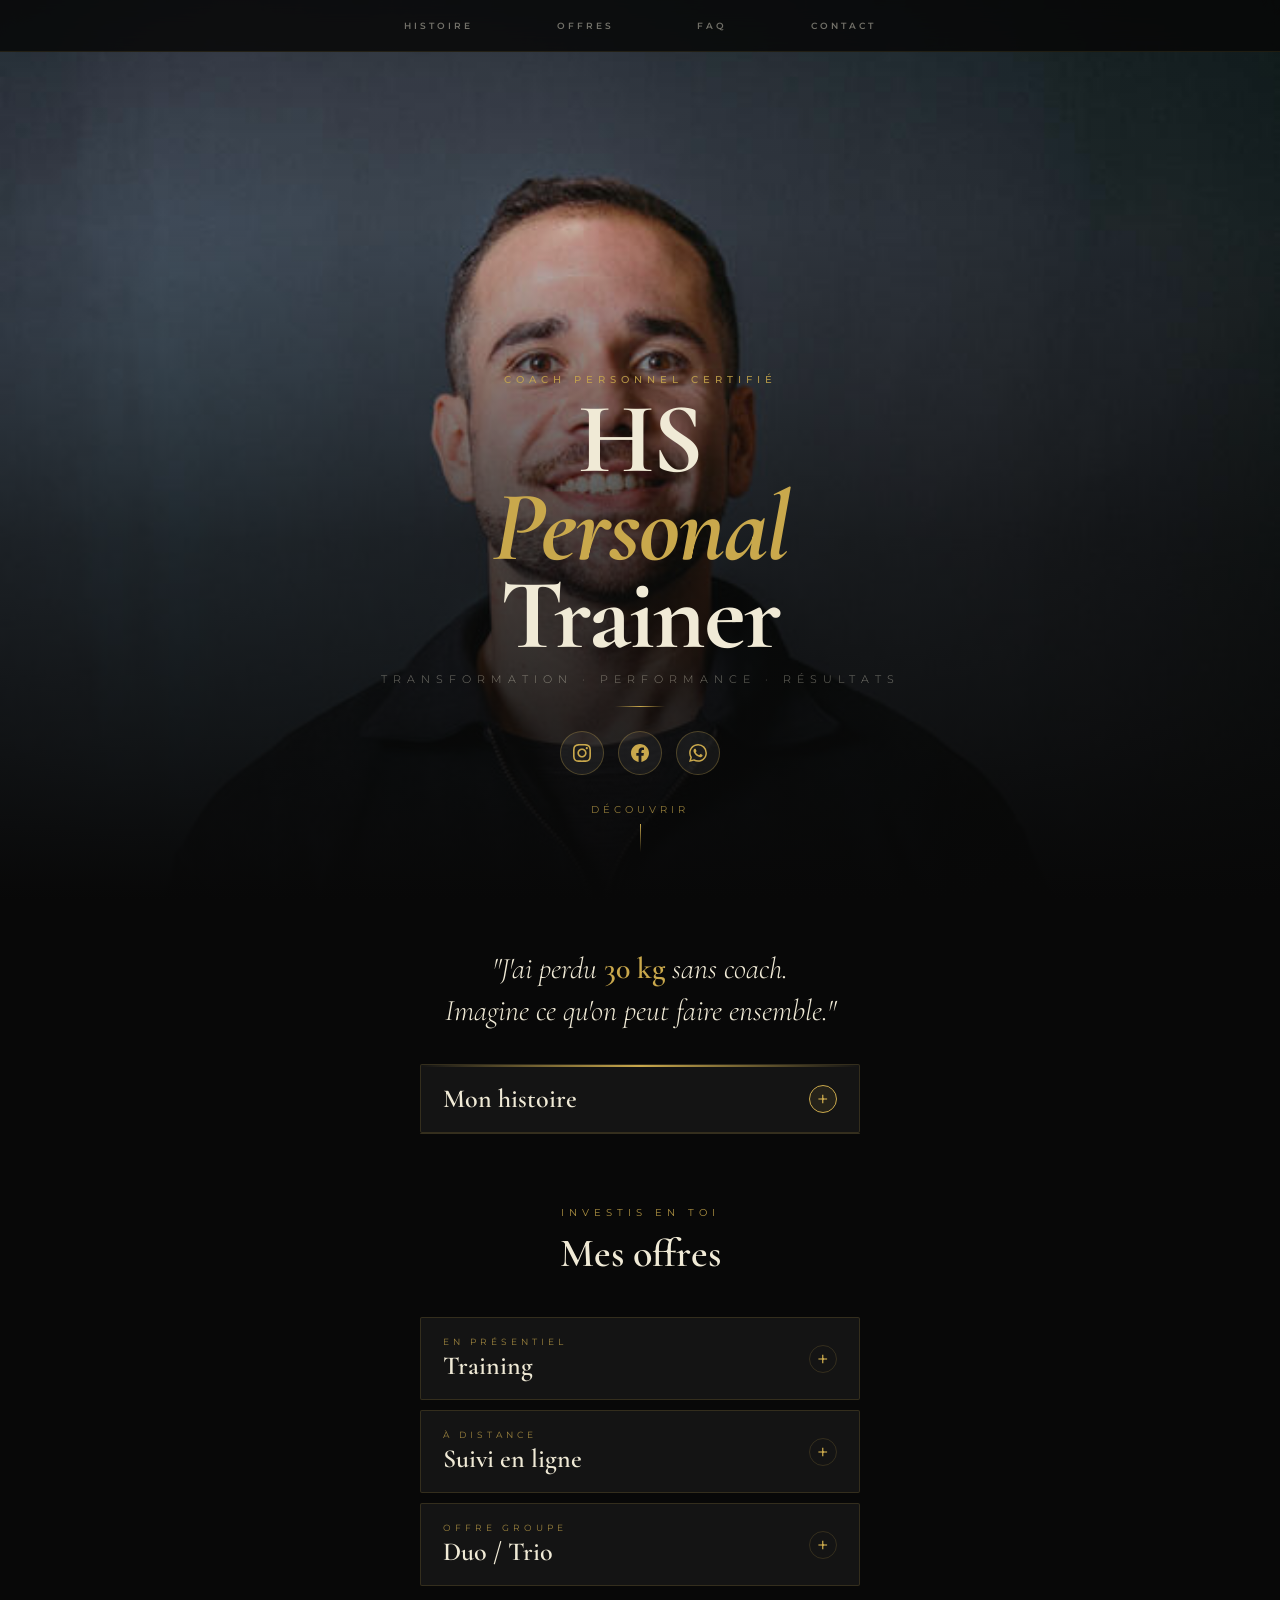
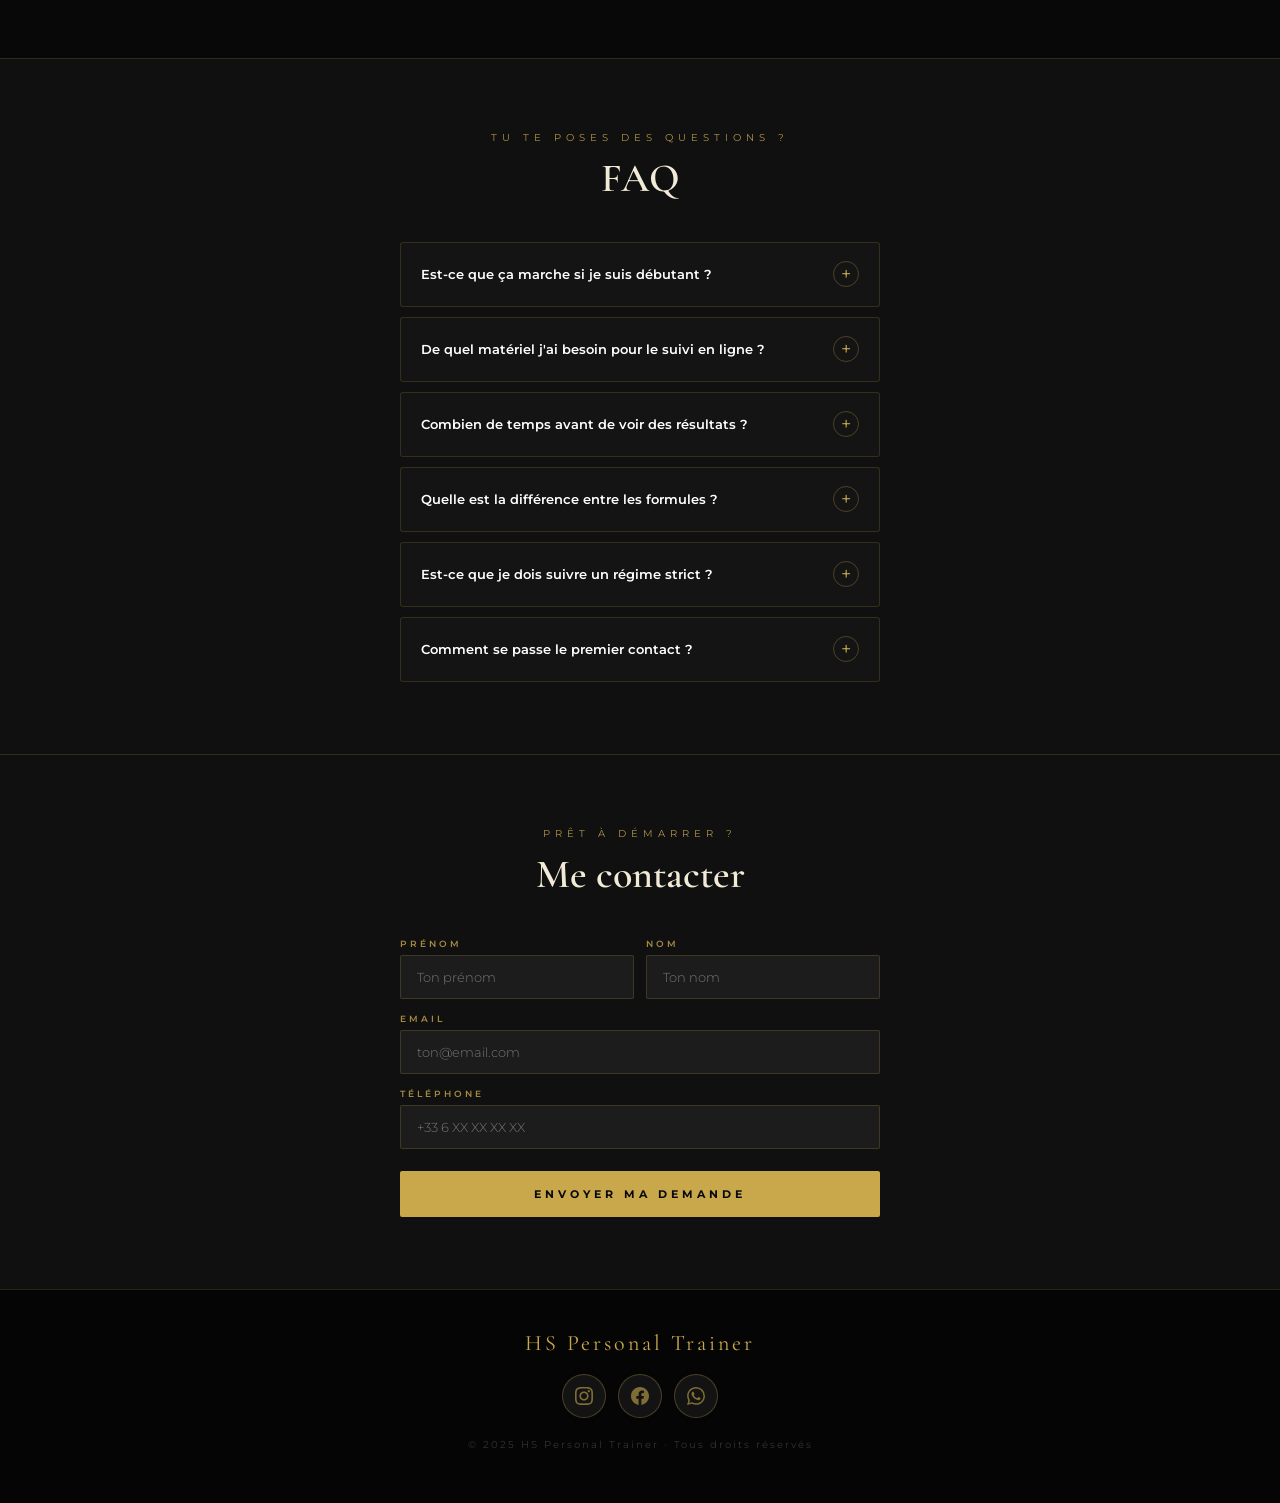
==== index.html @ ca347dcc "Rename Index.html to index.html" ====
<!DOCTYPE html>
<html lang="fr">
<head>
<meta charset="UTF-8">
<meta name="viewport" content="width=device-width, initial-scale=1.0">
<title>HS Personal Trainer</title>
<link href="https://fonts.googleapis.com/css2?family=Cormorant+Garamond:wght@300;400;600;700&family=Montserrat:wght@300;400;500;600;700;800&display=swap" rel="stylesheet">
<style>
  :root {
    --gold:#C9A84C; --gold-light:#E2C06A; --gold-dark:#8A6A22;
    --black:#080808; --dark:#101010; --card-bg:#141414;
    --border:rgba(201,168,76,0.18); --border-active:rgba(201,168,76,0.55);
    --text:#F0EAD6; --text-dim:rgba(240,234,214,0.45);
  }
  * { margin:0; padding:0; box-sizing:border-box; }
  body { background:var(--black); color:var(--text); font-family:'Montserrat',sans-serif; overflow-x:hidden; }

  /* HERO */
  .hero { min-height:100vh; display:flex; flex-direction:column; align-items:center; justify-content:flex-end; position:relative; text-align:center; overflow:hidden; padding-bottom:48px; }
  .hero-bg { position:absolute; inset:0; z-index:0; }
  .hero-bg img { width:100%; height:100%; object-fit:cover; object-position:center top; display:block; }
  .hero-bg::after { content:''; position:absolute; inset:0; background:linear-gradient(to bottom, rgba(8,8,8,0.05) 0%, rgba(8,8,8,0.15) 25%, rgba(8,8,8,0.7) 60%, rgba(8,8,8,1) 100%); }
  .hero-content { position:relative; z-index:2; display:flex; flex-direction:column; align-items:center; width:100%; padding:0 24px; }
  .brand-tag { font-size:10px; letter-spacing:5px; text-transform:uppercase; color:var(--gold); font-weight:500; margin-bottom:10px; opacity:0.85; }
  .brand-name { font-family:'Cormorant Garamond',serif; font-size:clamp(60px,14vw,100px); font-weight:700; line-height:0.88; letter-spacing:-2px; color:var(--text); }
  .brand-name span { color:var(--gold); font-style:italic; }
  .brand-sub { font-size:11px; letter-spacing:6px; text-transform:uppercase; color:var(--text-dim); font-weight:300; margin-top:12px; }
  .divider { width:50px; height:1px; background:linear-gradient(to right,transparent,var(--gold),transparent); margin:20px auto; }
  .social-bar { display:flex; gap:14px; margin-top:4px; }
  .social-btn { width:44px; height:44px; border-radius:50%; border:1px solid rgba(201,168,76,0.3); background:rgba(255,255,255,0.06); display:flex; align-items:center; justify-content:center; text-decoration:none; transition:all 0.25s; }
  .social-btn:hover { border-color:var(--gold); background:var(--gold); }
  .social-btn svg { width:18px; height:18px; display:block; }
  .scroll-hint { margin-top:28px; display:flex; flex-direction:column; align-items:center; gap:8px; cursor:pointer; }
  .scroll-hint span { font-size:10px; letter-spacing:4px; text-transform:uppercase; color:var(--gold); opacity:0.7; }
  .scroll-arrow { width:1px; height:28px; background:linear-gradient(to bottom,var(--gold),transparent); animation:pulse 2s ease infinite; }

  /* TARIFS */
  .section { padding:72px 20px; max-width:480px; margin:0 auto; background:var(--black); }
  .section-header { text-align:center; margin-bottom:40px; }
  .section-eyebrow { font-size:10px; letter-spacing:5px; text-transform:uppercase; color:var(--gold); margin-bottom:10px; opacity:0.85; }
  .section-title { font-family:'Cormorant Garamond',serif; font-size:40px; font-weight:600; color:var(--text); }
  .offer-list { display:flex; flex-direction:column; gap:10px; }

  /* ACCORDION */
  .offer-card { background:var(--card-bg); border:1px solid var(--border); border-radius:2px; overflow:hidden; position:relative; }
  .offer-card.active { border-color:var(--border-active); box-shadow:0 4px 30px rgba(201,168,76,0.1); }
  .offer-card::before { content:''; position:absolute; top:0; left:0; right:0; height:2px; background:linear-gradient(to right,transparent,var(--gold),transparent); opacity:0; transition:opacity 0.3s; }
  .offer-card.active::before { opacity:1; }
  .offer-header { padding:18px 22px; display:flex; align-items:center; justify-content:space-between; cursor:pointer; -webkit-user-select:none; user-select:none; }
  .offer-header:active { background:rgba(255,255,255,0.03); }
  .offer-category { font-size:9px; letter-spacing:4px; text-transform:uppercase; color:var(--gold); opacity:0.75; display:block; margin-bottom:3px; }
  .offer-name { font-family:'Cormorant Garamond',serif; font-size:26px; font-weight:600; color:var(--text); }
  .offer-toggle { width:28px; height:28px; border-radius:50%; border:1px solid var(--border); display:flex; align-items:center; justify-content:center; flex-shrink:0; color:var(--gold); font-size:20px; line-height:1; transition:all 0.3s; }
  .offer-card.active .offer-toggle { border-color:var(--gold); background:rgba(201,168,76,0.1); transform:rotate(45deg); }
  .offer-body { max-height:0; overflow:hidden; transition:max-height 0.4s ease; }
  .offer-card.active .offer-body { max-height:600px; }
  .offer-inner { padding:0 22px 22px; border-top:1px solid var(--border); }
  .offer-desc { font-size:12px; line-height:1.8; color:var(--text-dim); font-weight:300; margin:14px 0; }

  .packs-grid { display:flex; flex-direction:column; gap:7px; margin:14px 0; }
  .pack-row { background:rgba(255,255,255,0.03); border:1px solid rgba(201,168,76,0.1); border-radius:2px; padding:13px 15px; display:flex; align-items:center; justify-content:space-between; }
  .pack-row-name { font-size:11px; font-weight:700; letter-spacing:2px; text-transform:uppercase; color:var(--text); margin-bottom:2px; }
  .pack-row-duration { font-size:10px; color:var(--text-dim); letter-spacing:1px; }
  .pack-price-amount { font-family:'Cormorant Garamond',serif; font-size:28px; font-weight:700; color:var(--gold); line-height:1; text-align:right; }
  .pack-price-period { font-size:9px; color:var(--text-dim); letter-spacing:1px; margin-top:2px; text-align:right; }
  .pack-badge { font-size:9px; letter-spacing:2px; text-transform:uppercase; color:var(--black); background:var(--gold); padding:2px 6px; border-radius:2px; font-weight:700; margin-left:6px; }
  .features { display:flex; flex-direction:column; gap:7px; margin:14px 0; }
  .feature-item { display:flex; align-items:center; gap:10px; font-size:11px; }
  .feature-dot { width:5px; height:5px; border-radius:50%; flex-shrink:0; }
  .feature-item.included { color:var(--text); }
  .feature-item.included .feature-dot { background:var(--gold); }
  .feature-item.excluded { opacity:0.3; color:var(--text-dim); }
  .feature-item.excluded .feature-dot { background:rgba(255,255,255,0.2); }
  .cta-btn { display:block; width:100%; padding:14px; background:transparent; border:1px solid var(--gold); color:var(--gold); font-family:'Montserrat',sans-serif; font-size:10px; font-weight:700; letter-spacing:4px; text-transform:uppercase; cursor:pointer; margin-top:18px; text-decoration:none; text-align:center; border-radius:2px; -webkit-appearance:none; }

  /* CONTACT */
  .contact-section { background:var(--dark); padding:72px 20px; border-top:1px solid var(--border); }
  .contact-inner { max-width:480px; margin:0 auto; }
  .contact-form { display:flex; flex-direction:column; gap:14px; margin-top:36px; }
  .form-row { display:flex; gap:12px; }
  .form-row .input-wrap { flex:1; }
  .input-wrap { display:flex; flex-direction:column; gap:6px; }
  .input-label { font-size:9px; letter-spacing:3px; text-transform:uppercase; color:rgba(201,168,76,0.8); font-weight:600; }
  .input-field { background:rgba(255,255,255,0.05); border:1px solid rgba(201,168,76,0.2); border-radius:2px; padding:13px 16px; font-family:'Montserrat',sans-serif; font-size:13px; font-weight:300; color:var(--text); outline:none; width:100%; }
  .input-field:focus { border-color:var(--gold); }
  .submit-btn { margin-top:8px; padding:16px; background:var(--gold); border:none; color:var(--black); font-family:'Montserrat',sans-serif; font-size:11px; font-weight:700; letter-spacing:4px; text-transform:uppercase; cursor:pointer; border-radius:2px; width:100%; -webkit-appearance:none; }
  .form-success { display:none; text-align:center; padding:40px 24px; border:1px solid rgba(201,168,76,0.2); border-radius:3px; }
  .form-success-icon { font-size:32px; color:var(--gold); margin-bottom:14px; }
  .form-success p { font-size:13px; color:var(--text-dim); line-height:1.8; }
  .form-success strong { color:var(--gold); }

  /* FOOTER */
  .footer { background:#050505; text-align:center; padding:40px 24px 52px; border-top:1px solid var(--border); }
  .footer-logo { font-family:'Cormorant Garamond',serif; font-size:22px; color:var(--gold); letter-spacing:3px; margin-bottom:18px; }
  .footer-social { display:flex; justify-content:center; gap:12px; margin-bottom:20px; }
  .footer-copy { font-size:10px; color:rgba(255,255,255,0.18); letter-spacing:2px; }

  /* TIMELINE */
  .timeline-wrap { position:relative; padding:8px 0; }
  .timeline-wrap::before { content:''; position:absolute; left:50%; transform:translateX(-50%); top:0; bottom:0; width:1px; background:#C9A84C; opacity:0.25; }
  .tl-item { position:relative; margin-bottom:40px; }
  .tl-item:last-child { margin-bottom:0; }
  .tl-item:nth-child(odd) { padding-right:calc(50% + 24px); text-align:right; }
  .tl-item:nth-child(even) { padding-left:calc(50% + 24px); text-align:left; }
  .tl-dot { position:absolute; top:8px; left:50%; transform:translateX(-50%); width:11px; height:11px; border-radius:50%; background:var(--card-bg); border:2px solid var(--gold); z-index:2; transition:background 0.4s, box-shadow 0.4s; }
  .tl-item.visible .tl-dot { background:var(--gold); box-shadow:0 0 12px rgba(201,168,76,0.5); }
  .tl-item { opacity:0; transform:translateY(20px); transition:opacity 0.5s ease, transform 0.5s ease; }
  .tl-item.visible { opacity:1; transform:translateY(0); }
  .tl-year { font-family:'Cormorant Garamond',serif; font-size:34px; font-weight:700; color:var(--gold); line-height:1; margin-bottom:4px; }
  .tl-label { font-size:10px; font-weight:700; letter-spacing:2px; text-transform:uppercase; color:#ffffff; margin-bottom:6px; }
  .tl-desc { font-size:11px; line-height:1.8; color:#cccccc; font-weight:300; }
  .tl-badge { display:inline-block; margin-top:8px; padding:3px 10px; border:1px solid rgba(201,168,76,0.4); border-radius:20px; font-size:9px; letter-spacing:2px; text-transform:uppercase; color:var(--gold); }

  /* FAQ */
  .faq-section { background:var(--dark); padding:72px 20px; border-top:1px solid var(--border); }
  .faq-inner { max-width:480px; margin:0 auto; }
  .faq-list { display:flex; flex-direction:column; gap:10px; margin-top:40px; }
  .faq-item { background:var(--card-bg); border:1px solid var(--border); border-radius:3px; overflow:hidden; opacity:0; transform:translateY(16px); transition:opacity 0.4s ease, transform 0.4s ease, border-color 0.3s; }
  .faq-item.visible { opacity:1; transform:translateY(0); }
  .faq-item.open { border-color:rgba(201,168,76,0.5); }
  .faq-question { padding:18px 20px; display:flex; align-items:center; justify-content:space-between; gap:12px; cursor:pointer; -webkit-user-select:none; user-select:none; }
  .faq-question:active { background:rgba(255,255,255,0.02); }
  .faq-q-text { font-size:13px; font-weight:600; color:#ffffff; line-height:1.4; flex:1; }
  .faq-toggle { width:26px; height:26px; border-radius:50%; border:1px solid rgba(201,168,76,0.3); display:flex; align-items:center; justify-content:center; color:var(--gold); font-size:18px; line-height:1; flex-shrink:0; transition:transform 0.3s, background 0.3s, border-color 0.3s; }
  .faq-item.open .faq-toggle { transform:rotate(45deg); background:rgba(201,168,76,0.1); border-color:var(--gold); }
  .faq-answer { max-height:0; overflow:hidden; transition:max-height 0.4s ease; border-top:1px solid transparent; }
  .faq-item.open .faq-answer { max-height:300px; border-top-color:rgba(201,168,76,0.15); }
  .faq-a-text { padding:16px 20px; font-size:12px; line-height:1.9; color:#cccccc; font-weight:300; }
  .faq-a-text strong { color:var(--gold); font-weight:600; }

  /* NAVBAR */
  .navbar {
    position:fixed; top:0; left:0; right:0; z-index:999;
    background:rgba(8,8,8,0.85);
    backdrop-filter:blur(12px); -webkit-backdrop-filter:blur(12px);
    border-bottom:1px solid rgba(201,168,76,0.12);
    padding:0 20px;
    display:flex; align-items:center; justify-content:center;
    height:52px;
  }
  .navbar ul {
    display:flex; gap:0; list-style:none; width:100%; max-width:480px; justify-content:space-between;
  }
  .navbar ul li a {
    font-size:9px; letter-spacing:3px; text-transform:uppercase;
    color:rgba(240,234,214,0.45); text-decoration:none; font-weight:600;
    padding:6px 4px; display:block;
    transition:color 0.25s;
    border-bottom:1px solid transparent;
  }
  .navbar ul li a:hover { color:var(--gold); }
  .navbar ul li a.active {
    color:var(--gold);
    border-bottom-color:var(--gold);
  }

  @keyframes pulse { 0%,100%{opacity:1} 50%{opacity:0.3} }

  /* ACCROCHE */
  .accroche {
    text-align:center; padding:48px 24px 0; max-width:480px; margin:0 auto;
  }
  .accroche-text {
    font-family:'Cormorant Garamond',serif;
    font-size:clamp(22px,5vw,30px);
    font-style:italic;
    color:var(--text);
    line-height:1.4;
    font-weight:300;
  }
  .accroche-text strong { color:var(--gold); font-style:normal; font-weight:600; }

  /* ABOUT */
  .about-card {
    max-width:480px; margin:32px auto 0; padding:0 20px;
  }
  .about-header {
    padding:18px 22px;
    display:flex; align-items:center; justify-content:space-between;
    cursor:pointer; -webkit-user-select:none; user-select:none;
    background:var(--card-bg);
    border:1px solid var(--border);
    border-radius:2px;
    position:relative;
  }
  .about-header::before {
    content:''; position:absolute; top:0; left:0; right:0; height:2px;
    background:linear-gradient(to right,transparent,var(--gold),transparent);
  }
  .about-title {
    font-family:'Cormorant Garamond',serif;
    font-size:26px; font-weight:600; color:var(--text);
  }
  .about-toggle {
    width:28px; height:28px; border-radius:50%;
    border:1px solid var(--gold); background:rgba(201,168,76,0.1);
    display:flex; align-items:center; justify-content:center;
    color:var(--gold); font-size:20px; line-height:1; transition:transform 0.3s;
    flex-shrink:0;
  }
  .about-card.open .about-toggle { transform:rotate(45deg); }
  .about-body {
    max-height:0; overflow:hidden; transition:max-height 0.4s ease;
    background:var(--card-bg);
    border:1px solid var(--border); border-top:none;
    border-radius:0 0 2px 2px;
  }
  .about-card.open .about-body { max-height:600px; }
  .about-inner { padding:24px 22px; max-height:320px; overflow-y:auto; -webkit-overflow-scrolling:touch; }

</style>
</head>
<body>

<!-- NAVBAR -->
<nav class="navbar">
  <ul>
    <li><a href="#aboutCard" onclick="smoothScroll('aboutCard')">Histoire</a></li>
    <li><a href="#tarifs" onclick="smoothScroll('tarifs')">Offres</a></li>
    <li><a href="#faq-section" onclick="smoothScroll('faq-section')">FAQ</a></li>
    <li><a href="#contact" onclick="smoothScroll('contact')">Contact</a></li>
  </ul>
</nav>

<!-- HERO -->
<section class="hero">
  <div class="hero-bg">
    <img src="[data-uri]" alt="Hélio Santo">
  </div>
  <div class="hero-content">
    <p class="brand-tag">Coach Personnel Certifié</p>
    <h1 class="brand-name">HS<br><span>Personal</span><br>Trainer</h1>
    <p class="brand-sub">Transformation · Performance · Résultats</p>
    <div class="divider"></div>
    <div class="social-bar">
      <a class="social-btn" href="https://www.instagram.com/helioosanto?igsh=MW5tNTdtajlxYWZvYg%3D%3D&utm_source=qr" target="_blank">
        <svg viewBox="0 0 24 24"><path fill="#C9A84C" d="M12 2.163c3.204 0 3.584.012 4.85.07 3.252.148 4.771 1.691 4.919 4.919.058 1.265.069 1.645.069 4.849 0 3.205-.012 3.584-.069 4.849-.149 3.225-1.664 4.771-4.919 4.919-1.266.058-1.644.07-4.85.07-3.204 0-3.584-.012-4.849-.07-3.26-.149-4.771-1.699-4.919-4.92-.058-1.265-.07-1.644-.07-4.849 0-3.204.013-3.583.07-4.849.149-3.227 1.664-4.771 4.919-4.919 1.266-.057 1.645-.069 4.849-.069zm0-2.163c-3.259 0-3.667.014-4.947.072-4.358.2-6.78 2.618-6.98 6.98-.059 1.281-.073 1.689-.073 4.948 0 3.259.014 3.668.072 4.948.2 4.358 2.618 6.78 6.98 6.98 1.281.058 1.689.072 4.948.072 3.259 0 3.668-.014 4.948-.072 4.354-.2 6.782-2.618 6.979-6.98.059-1.28.073-1.689.073-4.948 0-3.259-.014-3.667-.072-4.947-.196-4.354-2.617-6.78-6.979-6.98-1.281-.059-1.69-.073-4.949-.073zm0 5.838c-3.403 0-6.162 2.759-6.162 6.162s2.759 6.163 6.162 6.163 6.162-2.759 6.162-6.163c0-3.403-2.759-6.162-6.162-6.162zm0 10.162c-2.209 0-4-1.79-4-4 0-2.209 1.791-4 4-4s4 1.791 4 4c0 2.21-1.791 4-4 4zm6.406-11.845c-.796 0-1.441.645-1.441 1.44s.645 1.44 1.441 1.44c.795 0 1.439-.645 1.439-1.44s-.644-1.44-1.439-1.44z"/></svg>
      </a>
      <a class="social-btn" href="https://www.facebook.com/share/1AyCTRtEKN/?mibextid=wwXIfr" target="_blank">
        <svg viewBox="0 0 24 24"><path fill="#C9A84C" d="M24 12.073c0-6.627-5.373-12-12-12s-12 5.373-12 12c0 5.99 4.388 10.954 10.125 11.854v-8.385H7.078v-3.47h3.047V9.43c0-3.007 1.792-4.669 4.533-4.669 1.312 0 2.686.235 2.686.235v2.953H15.83c-1.491 0-1.956.925-1.956 1.874v2.25h3.328l-.532 3.47h-2.796v8.385C19.612 23.027 24 18.062 24 12.073z"/></svg>
      </a>
      <a class="social-btn" href="https://wa.me/33614696264" target="_blank">
        <svg viewBox="0 0 24 24"><path fill="#C9A84C" d="M17.472 14.382c-.297-.149-1.758-.867-2.03-.967-.273-.099-.471-.148-.67.15-.197.297-.767.966-.94 1.164-.173.199-.347.223-.644.075-.297-.15-1.255-.463-2.39-1.475-.883-.788-1.48-1.761-1.653-2.059-.173-.297-.018-.458.13-.606.134-.133.298-.347.446-.52.149-.174.198-.298.298-.497.099-.198.05-.371-.025-.52-.075-.149-.669-1.612-.916-2.207-.242-.579-.487-.5-.669-.51-.173-.008-.371-.01-.57-.01-.198 0-.52.074-.792.372-.272.297-1.04 1.016-1.04 2.479 0 1.462 1.065 2.875 1.213 3.074.149.198 2.096 3.2 5.077 4.487.709.306 1.262.489 1.694.625.712.227 1.36.195 1.871.118.571-.085 1.758-.719 2.006-1.413.248-.694.248-1.289.173-1.413-.074-.124-.272-.198-.57-.347m-5.421 7.403h-.004a9.87 9.87 0 01-5.031-1.378l-.361-.214-3.741.982.998-3.648-.235-.374a9.86 9.86 0 01-1.51-5.26c.001-5.45 4.436-9.884 9.888-9.884 2.64 0 5.122 1.03 6.988 2.898a9.825 9.825 0 012.893 6.994c-.003 5.45-4.437 9.884-9.885 9.884m8.413-18.297A11.815 11.815 0 0012.05 0C5.495 0 .16 5.335.157 11.892c0 2.096.547 4.142 1.588 5.945L.057 24l6.305-1.654a11.882 11.882 0 005.683 1.448h.005c6.554 0 11.89-5.335 11.893-11.893a11.821 11.821 0 00-3.48-8.413z"/></svg>
      </a>
    </div>
    <div class="scroll-hint" onclick="document.getElementById('tarifs').scrollIntoView({behavior:'smooth'})">
      <span>Découvrir</span><div class="scroll-arrow"></div>
    </div>
  </div>
</section>

<!-- ACCROCHE + ABOUT -->
<div style="background:var(--black); padding-bottom:0;">
  <div class="accroche">
    <p class="accroche-text">"J'ai perdu <strong>30 kg</strong> sans coach.<br>Imagine ce qu'on peut faire ensemble."</p>
  </div>
  <div class="about-card" id="aboutCard">
    <div class="about-header" onclick="toggleAbout()">
      <span class="about-title">Mon histoire</span>
      <div class="about-toggle">+</div>
    </div>
    <div class="about-body">
      <div class="about-inner">
        <div class="timeline-wrap">

          <div class="tl-item" id="tl1">
            <div class="tl-dot"></div>
            <div class="tl-year">2021</div>
            <div class="tl-label">Point de départ</div>
            <p class="tl-desc">Cigarettes, alcool, fast-food, sédentarité. Une hygiène de vie destructrice. 30 kg de trop et aucune perspective de changement.</p>
            <span class="tl-badge">Le déclic arrive</span>
          </div>

          <div class="tl-item" id="tl2">
            <div class="tl-dot"></div>
            <div class="tl-year">2022</div>
            <div class="tl-label">Tout arrêter</div>
            <p class="tl-desc">Du jour au lendemain, j'ai tout jeté à la poubelle. Sans coach, sans accompagnement. Juste une décision radicale et irrévocable.</p>
            <span class="tl-badge">Zéro compromis</span>
          </div>

          <div class="tl-item" id="tl3">
            <div class="tl-dot"></div>
            <div class="tl-year">2023</div>
            <div class="tl-label">La transformation</div>
            <p class="tl-desc">30 kg perdus. La musculation devient une passion. Je découvre l'amour de transmettre ce que d'autres passionnés m'ont apporté.</p>
            <span class="tl-badge">30 kg perdus</span>
          </div>

          <div class="tl-item" id="tl4">
            <div class="tl-dot"></div>
            <div class="tl-year">2025</div>
            <div class="tl-label">Le coach est né</div>
            <p class="tl-desc">CQP Instructeur Fitness obtenu. Je veux être le coach que je n'ai jamais eu, pour ceux qui veulent vraiment changer.</p>
            <span class="tl-badge">CQP Certifié</span>
          </div>

        </div>
      </div>
    </div>
  </div>
</div>

<!-- TARIFS -->
<section class="section" id="tarifs">
  <div class="section-header">
    <p class="section-eyebrow">Investis en toi</p>
    <h2 class="section-title">Mes offres</h2>
  </div>
  <div class="offer-list">

    <div class="offer-card" id="c1">
      <div class="offer-header" onclick="toggleCard('c1')">
        <div><span class="offer-category">En présentiel</span><span class="offer-name">Training</span></div>
        <div class="offer-toggle">+</div>
      </div>
      <div class="offer-body"><div class="offer-inner">
        <p class="offer-desc">Séances en salle avec suivi complet de ton entraînement et de ta nutrition.</p>
        <div class="features">
          <div class="feature-item included"><div class="feature-dot"></div>Application mobile</div>
          <div class="feature-item included"><div class="feature-dot"></div>Suivi entraînement</div>
          <div class="feature-item included"><div class="feature-dot"></div>Suivi diététique</div>
          <div class="feature-item excluded"><div class="feature-dot"></div>Pas de majoration week-end &amp; après 20h (Perfect only)</div>
          <div class="feature-item excluded"><div class="feature-dot"></div>Résultats durables garantis (Perfect only)</div>
        </div>
        <div class="packs-grid">
          <div class="pack-row"><div><div class="pack-row-name">Clean</div><div class="pack-row-duration">3 mois · 12 semaines</div></div><div><div class="pack-price-amount">280€</div><div class="pack-price-period">/ 4 semaines</div></div></div>
          <div class="pack-row"><div><div class="pack-row-name">Healthy <span class="pack-badge">-15%</span></div><div class="pack-row-duration">6 mois · 24 semaines</div></div><div><div class="pack-price-amount">240€</div><div class="pack-price-period">/ 4 semaines</div></div></div>
          <div class="pack-row" style="border-color:rgba(201,168,76,0.3)"><div><div class="pack-row-name">Perfect <span class="pack-badge">-30%</span></div><div class="pack-row-duration">12 mois · 52 semaines</div></div><div><div class="pack-price-amount">200€</div><div class="pack-price-period">/ 4 semaines</div></div></div>
        </div>
        <a class="cta-btn" href="#contact" onclick="document.getElementById('contact').scrollIntoView({behavior:'smooth'});return false;">Commencer maintenant</a>
      </div></div>
    </div>

    <div class="offer-card" id="c2">
      <div class="offer-header" onclick="toggleCard('c2')">
        <div><span class="offer-category">À distance</span><span class="offer-name">Suivi en ligne</span></div>
        <div class="offer-toggle">+</div>
      </div>
      <div class="offer-body"><div class="offer-inner">
        <p class="offer-desc">Tu t'entraînes où tu veux, je t'accompagne à distance. Programme personnalisé et suivi diététique.</p>
        <div class="features">
          <div class="feature-item included"><div class="feature-dot"></div>Application mobile</div>
          <div class="feature-item included"><div class="feature-dot"></div>Suivi d'entraînement</div>
          <div class="feature-item included"><div class="feature-dot"></div>Suivi diététique</div>
          <div class="feature-item included"><div class="feature-dot"></div>On-demand (6 &amp; 12 mois)</div>
          <div class="feature-item included"><div class="feature-dot"></div>Conseil 7j/7 (12 mois)</div>
        </div>
        <div class="packs-grid">
          <div class="pack-row"><div><div class="pack-row-name">Pack 3 mois</div><div class="pack-row-duration">Sans conseil 7j/7 ni on-demand</div></div><div><div class="pack-price-amount">150€</div><div class="pack-price-period">/ mois</div></div></div>
          <div class="pack-row"><div><div class="pack-row-name">Pack 6 mois</div><div class="pack-row-duration">Avec on-demand</div></div><div><div class="pack-price-amount">120€</div><div class="pack-price-period">/ mois</div></div></div>
          <div class="pack-row" style="border-color:rgba(201,168,76,0.3)"><div><div class="pack-row-name">Pack 12 mois <span class="pack-badge">★</span></div><div class="pack-row-duration">On-demand + Conseil 7j/7</div></div><div><div class="pack-price-amount">90€</div><div class="pack-price-period">/ mois</div></div></div>
        </div>
        <a class="cta-btn" href="#contact" onclick="document.getElementById('contact').scrollIntoView({behavior:'smooth'});return false;">Commencer maintenant</a>
      </div></div>
    </div>

    <div class="offer-card" id="c3">
      <div class="offer-header" onclick="toggleCard('c3')">
        <div><span class="offer-category">Offre groupe</span><span class="offer-name">Duo / Trio</span></div>
        <div class="offer-toggle">+</div>
      </div>
      <div class="offer-body"><div class="offer-inner">
        <p class="offer-desc">À plusieurs, l'effort se partage et la motivation décuple. Même qualité de suivi qu'en solo.</p>
        <div class="features">
          <div class="feature-item included"><div class="feature-dot"></div>Application mobile</div>
          <div class="feature-item included"><div class="feature-dot"></div>Suivi entraînement</div>
          <div class="feature-item included"><div class="feature-dot"></div>Suivi diététique</div>
          <div class="feature-item excluded"><div class="feature-dot"></div>Pas de majoration week-end &amp; après 20h (Perfect only)</div>
          <div class="feature-item excluded"><div class="feature-dot"></div>Résultats durables garantis (Perfect only)</div>
        </div>
        <div class="packs-grid">
          <div class="pack-row"><div><div class="pack-row-name">Clean</div><div class="pack-row-duration">3 mois · 12 semaines</div></div><div><div class="pack-price-amount">360€</div><div class="pack-price-period">/ 4 semaines</div></div></div>
          <div class="pack-row"><div><div class="pack-row-name">Healthy <span class="pack-badge">-10%</span></div><div class="pack-row-duration">6 mois · 24 semaines</div></div><div><div class="pack-price-amount">320€</div><div class="pack-price-period">/ 4 semaines</div></div></div>
          <div class="pack-row" style="border-color:rgba(201,168,76,0.3)"><div><div class="pack-row-name">Perfect <span class="pack-badge">-20%</span></div><div class="pack-row-duration">12 mois · 52 semaines</div></div><div><div class="pack-price-amount">280€</div><div class="pack-price-period">/ 4 semaines</div></div></div>
        </div>
        <a class="cta-btn" href="#contact" onclick="document.getElementById('contact').scrollIntoView({behavior:'smooth'});return false;">Commencer maintenant</a>
      </div></div>
    </div>

  </div>
</section>

<!-- FAQ -->
<section class="faq-section" id="faq-section">
  <div class="faq-inner">
    <div class="section-header">
      <p class="section-eyebrow">Tu te poses des questions ?</p>
      <h2 class="section-title">FAQ</h2>
    </div>
    <div class="faq-list">

      <div class="faq-item" id="f1">
        <div class="faq-question" onclick="toggleFaq('f1')">
          <span class="faq-q-text">Est-ce que ça marche si je suis débutant ?</span>
          <div class="faq-toggle">+</div>
        </div>
        <div class="faq-answer"><p class="faq-a-text">Absolument. Les débutants sont souvent ceux qui progressent le plus vite. Mon rôle c'est justement de t'éviter les erreurs que j'ai faites moi-même quand j'ai commencé seul. <strong>Tu pars de zéro ? C'est le meilleur moment pour bien faire les choses.</strong></p></div>
      </div>

      <div class="faq-item" id="f2">
        <div class="faq-question" onclick="toggleFaq('f2')">
          <span class="faq-q-text">De quel matériel j'ai besoin pour le suivi en ligne ?</span>
          <div class="faq-toggle">+</div>
        </div>
        <div class="faq-answer"><p class="faq-a-text">Ça dépend de tes objectifs et de ce que tu as accès. <strong>On adapte ton programme à ta situation</strong> — salle de sport, maison, peu d'équipement. L'important c'est la régularité, pas le matériel.</p></div>
      </div>

      <div class="faq-item" id="f3">
        <div class="faq-question" onclick="toggleFaq('f3')">
          <span class="faq-q-text">Combien de temps avant de voir des résultats ?</span>
          <div class="faq-toggle">+</div>
        </div>
        <div class="faq-answer"><p class="faq-a-text">Les premiers changements se sentent en <strong>3 à 4 semaines</strong> — plus d'énergie, meilleur sommeil, corps qui se recompose. Les résultats visibles arrivent généralement entre <strong>6 et 12 semaines</strong> selon ton implication et tes objectifs.</p></div>
      </div>

      <div class="faq-item" id="f4">
        <div class="faq-question" onclick="toggleFaq('f4')">
          <span class="faq-q-text">Quelle est la différence entre les formules ?</span>
          <div class="faq-toggle">+</div>
        </div>
        <div class="faq-answer"><p class="faq-a-text"><strong>Training</strong> c'est du présentiel, on s'entraîne ensemble en salle. <strong>Suivi en ligne</strong> c'est à distance, tu t'entraînes où tu veux avec mon accompagnement. <strong>Duo/Trio</strong> c'est la même chose qu'en Training mais à 2 ou 3, ce qui réduit le tarif.</p></div>
      </div>

      <div class="faq-item" id="f5">
        <div class="faq-question" onclick="toggleFaq('f5')">
          <span class="faq-q-text">Est-ce que je dois suivre un régime strict ?</span>
          <div class="faq-toggle">+</div>
        </div>
        <div class="faq-answer"><p class="faq-a-text">Non. Je ne crois pas aux régimes draconiens, j'y suis passé moi-même. <strong>On construit ensemble une alimentation que tu peux tenir sur la durée.</strong> L'objectif c'est un changement de vie, pas une souffrance temporaire.</p></div>
      </div>

      <div class="faq-item" id="f6">
        <div class="faq-question" onclick="toggleFaq('f6')">
          <span class="faq-q-text">Comment se passe le premier contact ?</span>
          <div class="faq-toggle">+</div>
        </div>
        <div class="faq-answer"><p class="faq-a-text">Tu remplis le formulaire de contact ou tu m'envoies un message sur WhatsApp. <strong>On fait un premier échange gratuit</strong> pour comprendre tes objectifs, ta situation et voir si on est sur la même longueur d'onde. Sans engagement.</p></div>
      </div>

    </div>
  </div>
</section>

<!-- CONTACT -->
<section class="contact-section" id="contact">
  <div class="contact-inner">
    <div class="section-header">
      <p class="section-eyebrow">Prêt à démarrer ?</p>
      <h2 class="section-title">Me contacter</h2>
    </div>
    <div id="contactForm" class="contact-form">
      <div class="form-row">
        <div class="input-wrap"><label class="input-label">Prénom</label><input class="input-field" type="text" id="prenom" placeholder="Ton prénom"></div>
        <div class="input-wrap"><label class="input-label">Nom</label><input class="input-field" type="text" id="nom" placeholder="Ton nom"></div>
      </div>
      <div class="input-wrap"><label class="input-label">Email</label><input class="input-field" type="email" id="email" placeholder="ton@email.com"></div>
      <div class="input-wrap"><label class="input-label">Téléphone</label><input class="input-field" type="tel" id="tel" placeholder="+33 6 XX XX XX XX"></div>
      <button class="submit-btn" id="submitBtn">Envoyer ma demande</button>
    </div>
    <div id="formSuccess" class="form-success">
      <div class="form-success-icon">✦</div>
      <p><strong>Merci !</strong><br>Tes informations ont bien été reçues.<br>Je te recontacte très rapidement.</p>
    </div>
  </div>
</section>

<!-- FOOTER -->
<footer class="footer">
  <div class="footer-logo">HS Personal Trainer</div>
  <div class="footer-social">
    <a class="social-btn" href="https://www.instagram.com/helioosanto?igsh=MW5tNTdtajlxYWZvYg%3D%3D&utm_source=qr" target="_blank"><svg viewBox="0 0 24 24"><path fill="rgba(201,168,76,0.6)" d="M12 2.163c3.204 0 3.584.012 4.85.07 3.252.148 4.771 1.691 4.919 4.919.058 1.265.069 1.645.069 4.849 0 3.205-.012 3.584-.069 4.849-.149 3.225-1.664 4.771-4.919 4.919-1.266.058-1.644.07-4.85.07-3.204 0-3.584-.012-4.849-.07-3.26-.149-4.771-1.699-4.919-4.92-.058-1.265-.07-1.644-.07-4.849 0-3.204.013-3.583.07-4.849.149-3.227 1.664-4.771 4.919-4.919 1.266-.057 1.645-.069 4.849-.069zm0-2.163c-3.259 0-3.667.014-4.947.072-4.358.2-6.78 2.618-6.98 6.98-.059 1.281-.073 1.689-.073 4.948 0 3.259.014 3.668.072 4.948.2 4.358 2.618 6.78 6.98 6.98 1.281.058 1.689.072 4.948.072 3.259 0 3.668-.014 4.948-.072 4.354-.2 6.782-2.618 6.979-6.98.059-1.28.073-1.689.073-4.948 0-3.259-.014-3.667-.072-4.947-.196-4.354-2.617-6.78-6.979-6.98-1.281-.059-1.69-.073-4.949-.073zm0 5.838c-3.403 0-6.162 2.759-6.162 6.162s2.759 6.163 6.162 6.163 6.162-2.759 6.162-6.163c0-3.403-2.759-6.162-6.162-6.162zm0 10.162c-2.209 0-4-1.79-4-4 0-2.209 1.791-4 4-4s4 1.791 4 4c0 2.21-1.791 4-4 4zm6.406-11.845c-.796 0-1.441.645-1.441 1.44s.645 1.44 1.441 1.44c.795 0 1.439-.645 1.439-1.44s-.644-1.44-1.439-1.44z"/></svg></a>
    <a class="social-btn" href="https://www.facebook.com/share/1AyCTRtEKN/?mibextid=wwXIfr" target="_blank"><svg viewBox="0 0 24 24"><path fill="rgba(201,168,76,0.6)" d="M24 12.073c0-6.627-5.373-12-12-12s-12 5.373-12 12c0 5.99 4.388 10.954 10.125 11.854v-8.385H7.078v-3.47h3.047V9.43c0-3.007 1.792-4.669 4.533-4.669 1.312 0 2.686.235 2.686.235v2.953H15.83c-1.491 0-1.956.925-1.956 1.874v2.25h3.328l-.532 3.47h-2.796v8.385C19.612 23.027 24 18.062 24 12.073z"/></svg></a>
    <a class="social-btn" href="https://wa.me/33614696264" target="_blank"><svg viewBox="0 0 24 24"><path fill="rgba(201,168,76,0.6)" d="M17.472 14.382c-.297-.149-1.758-.867-2.03-.967-.273-.099-.471-.148-.67.15-.197.297-.767.966-.94 1.164-.173.199-.347.223-.644.075-.297-.15-1.255-.463-2.39-1.475-.883-.788-1.48-1.761-1.653-2.059-.173-.297-.018-.458.13-.606.134-.133.298-.347.446-.52.149-.174.198-.298.298-.497.099-.198.05-.371-.025-.52-.075-.149-.669-1.612-.916-2.207-.242-.579-.487-.5-.669-.51-.173-.008-.371-.01-.57-.01-.198 0-.52.074-.792.372-.272.297-1.04 1.016-1.04 2.479 0 1.462 1.065 2.875 1.213 3.074.149.198 2.096 3.2 5.077 4.487.709.306 1.262.489 1.694.625.712.227 1.36.195 1.871.118.571-.085 1.758-.719 2.006-1.413.248-.694.248-1.289.173-1.413-.074-.124-.272-.198-.57-.347m-5.421 7.403h-.004a9.87 9.87 0 01-5.031-1.378l-.361-.214-3.741.982.998-3.648-.235-.374a9.86 9.86 0 01-1.51-5.26c.001-5.45 4.436-9.884 9.888-9.884 2.64 0 5.122 1.03 6.988 2.898a9.825 9.825 0 012.893 6.994c-.003 5.45-4.437 9.884-9.885 9.884m8.413-18.297A11.815 11.815 0 0012.05 0C5.495 0 .16 5.335.157 11.892c0 2.096.547 4.142 1.588 5.945L.057 24l6.305-1.654a11.882 11.882 0 005.683 1.448h.005c6.554 0 11.89-5.335 11.893-11.893a11.821 11.821 0 00-3.48-8.413z"/></svg></a>
  </div>
  <div class="footer-copy">© 2025 HS Personal Trainer · Tous droits réservés</div>
</footer>

<script>
function toggleCard(id) {
  var card = document.getElementById(id);
  var isOpen = card.classList.contains('active');
  document.querySelectorAll('.offer-card').forEach(function(c) { c.classList.remove('active'); });
  if (!isOpen) { card.classList.add('active'); }
}

// Timeline animation
function initTimeline() {
  var tlItems = document.querySelectorAll('.tl-item');
  if (!tlItems.length) return;
  var obs = new IntersectionObserver(function(entries) {
    entries.forEach(function(entry) {
      if (entry.isIntersecting) {
        var idx = Array.from(tlItems).indexOf(entry.target);
        setTimeout(function() { entry.target.classList.add('visible'); }, idx * 150);
      }
    });
  }, { threshold: 0.1 });
  tlItems.forEach(function(item) { obs.observe(item); });
}
initTimeline();

// Smooth scroll
function smoothScroll(id) {
  var el = document.getElementById(id);
  if (el) {
    var offset = 60;
    var top = el.getBoundingClientRect().top + window.pageYOffset - offset;
    window.scrollTo({ top: top, behavior: 'smooth' });
  }
  return false;
}

// Active nav link on scroll
var sections = ['aboutCard', 'tarifs', 'faq-section', 'contact'];
var navLinks = document.querySelectorAll('.navbar ul li a');
window.addEventListener('scroll', function() {
  var scrollY = window.pageYOffset + 200;
  var current = '';
  sections.forEach(function(id) {
    var el = document.getElementById(id);
    if (el && el.offsetTop <= scrollY) { current = id; }
  });
  navLinks.forEach(function(link) {
    link.classList.remove('active');
    if (link.getAttribute('href') === '#' + current || (current === 'aboutCard' && link.getAttribute('href') === '#aboutCard')) {
      link.classList.add('active');
    }
  });
});

function toggleFaq(id) {
  var item = document.getElementById(id);
  var isOpen = item.classList.contains('open');
  document.querySelectorAll('.faq-item').forEach(function(i) { i.classList.remove('open'); });
  if (!isOpen) { item.classList.add('open'); }
}

// FAQ animation
var faqItems = document.querySelectorAll('.faq-item');
var faqObserver = new IntersectionObserver(function(entries) {
  entries.forEach(function(entry) {
    if (entry.isIntersecting && !entry.target.classList.contains('visible')) {
      var idx = Array.from(faqItems).indexOf(entry.target);
      setTimeout(function() { entry.target.classList.add('visible'); }, idx * 100);
    }
  });
}, { threshold: 0.1 });
faqItems.forEach(function(item) { faqObserver.observe(item); });

function toggleAbout() {
  var card = document.getElementById('aboutCard');
  card.classList.toggle('open');
}

document.getElementById('submitBtn').addEventListener('click', function() {
  var p = document.getElementById('prenom').value.trim();
  var n = document.getElementById('nom').value.trim();
  var e = document.getElementById('email').value.trim();
  var t = document.getElementById('tel').value.trim();
  if (!p || !n || !e || !t) { alert('Merci de remplir tous les champs.'); return; }
  var msg = encodeURIComponent('Nouvelle demande :\n\nNom : ' + p + ' ' + n + '\nEmail : ' + e + '\nTél : ' + t);
  window.location.href = 'https://wa.me/33614696264?text=' + msg;
  document.getElementById('contactForm').style.display = 'none';
  document.getElementById('formSuccess').style.display = 'block';
});
</script>
</body>
</html>
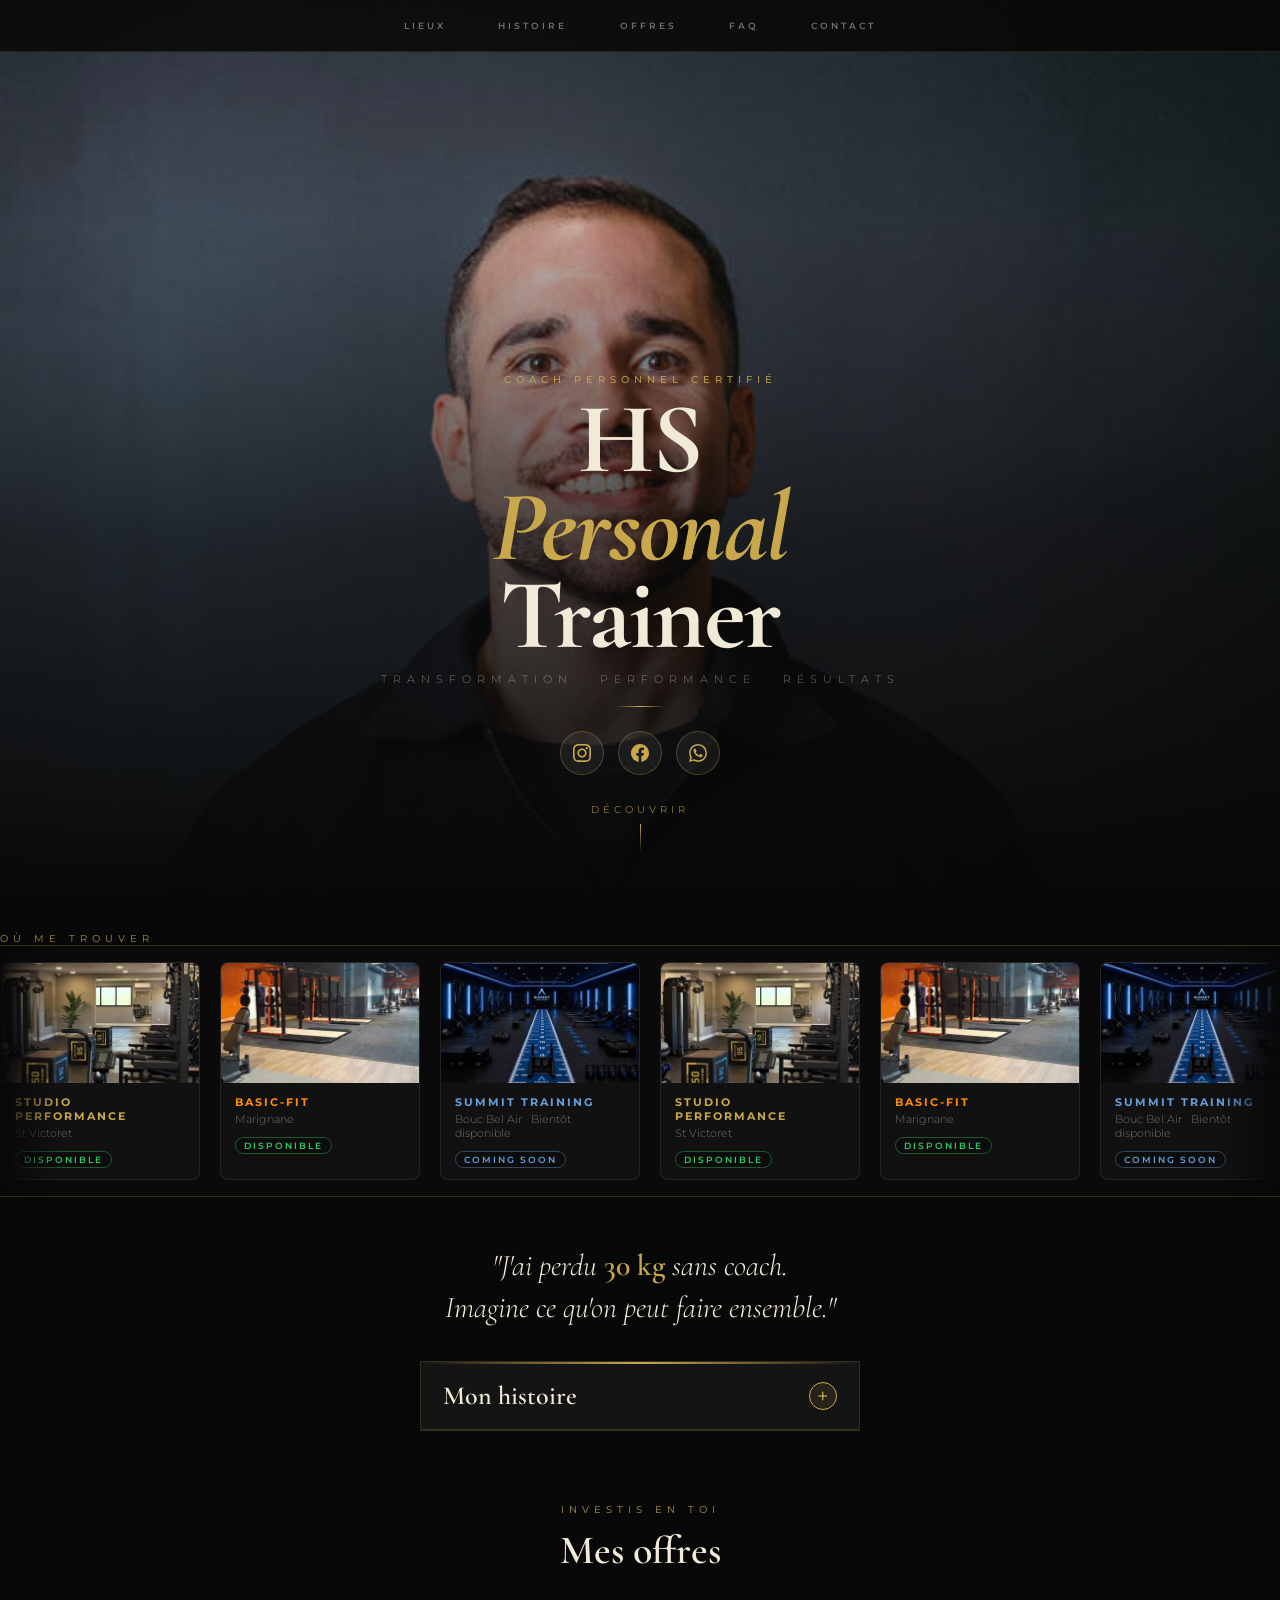
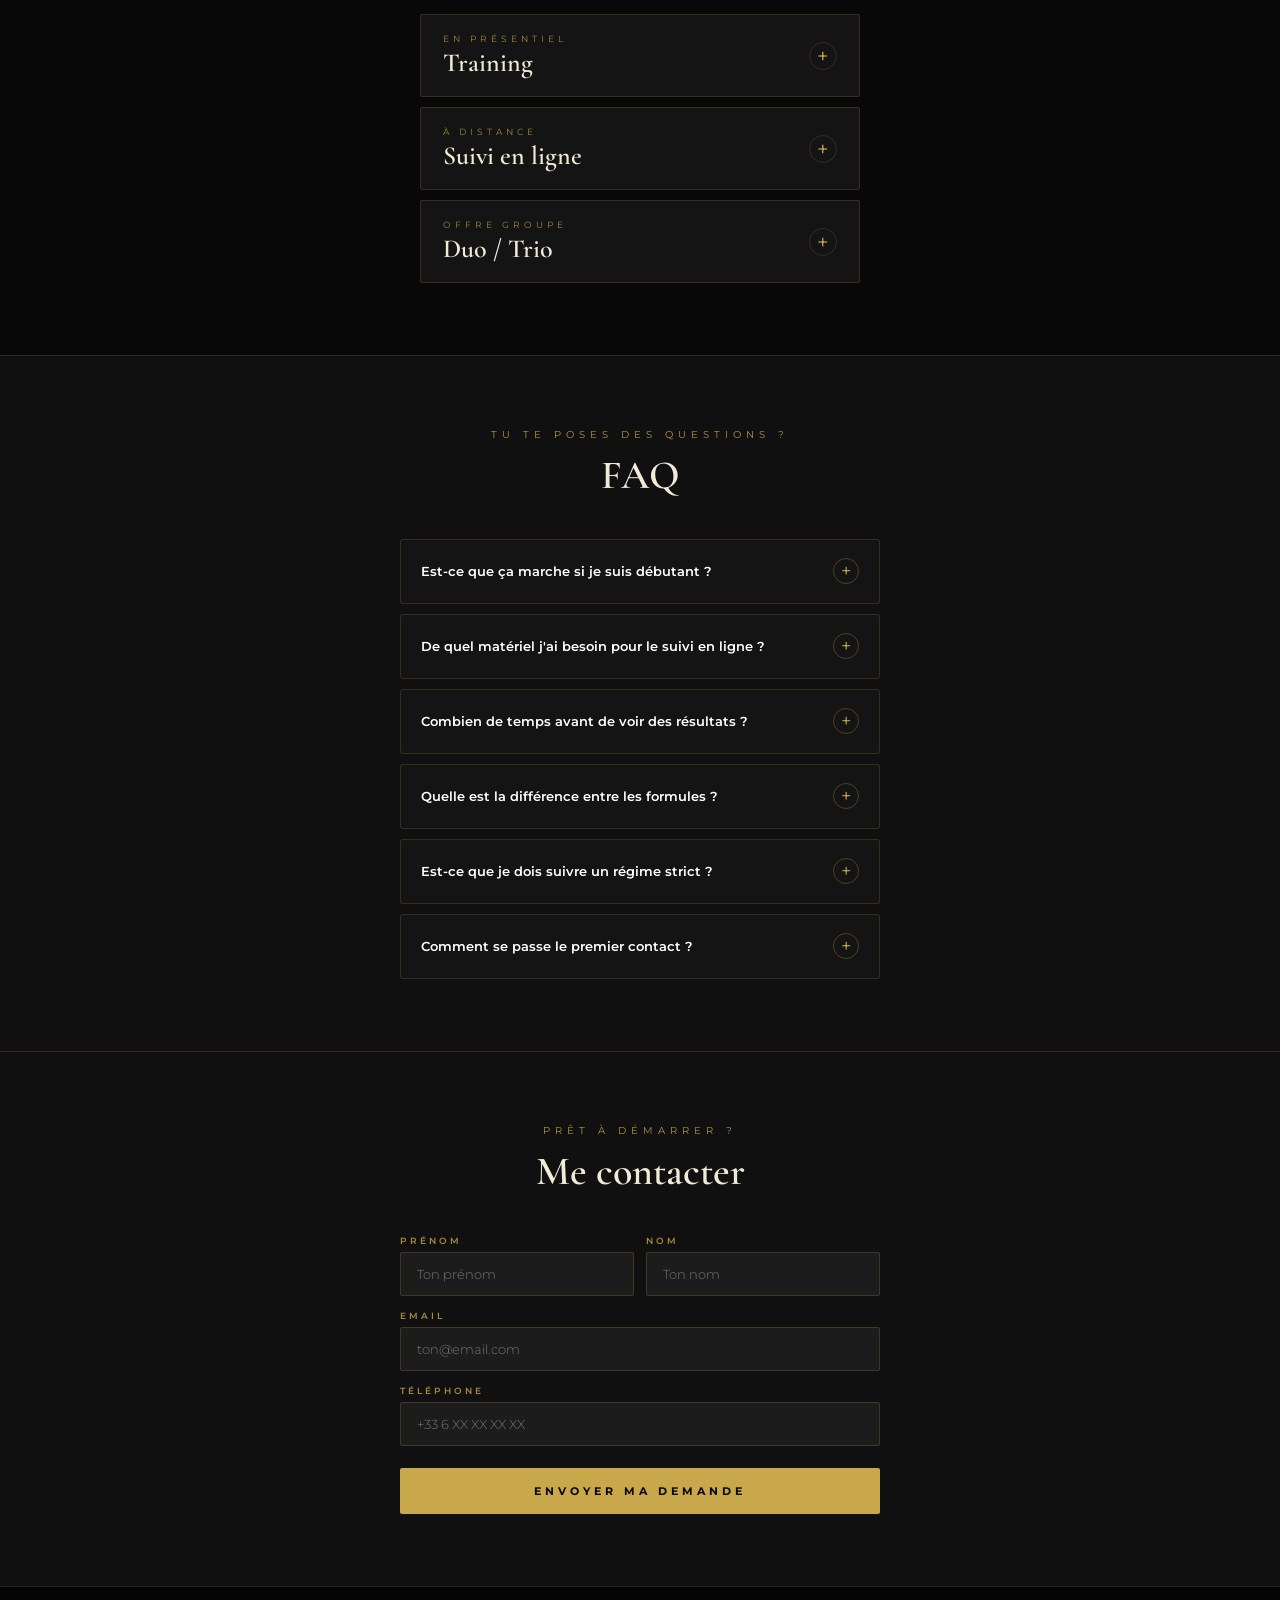
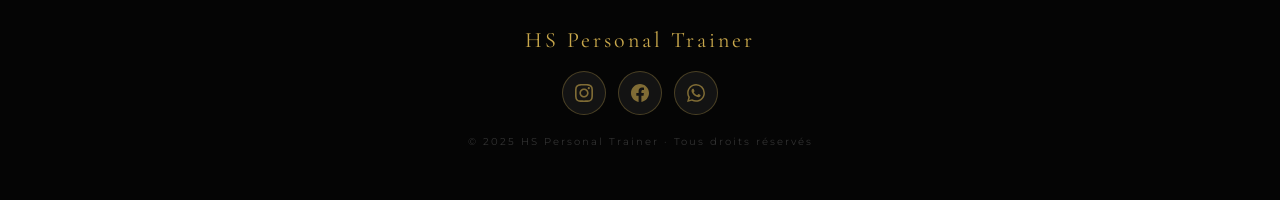
==== commit ad380a65: "Update index.html" ====
--- a/index.html
+++ b/index.html
@@ -154,6 +154,59 @@
     border-bottom-color:var(--gold);
   }
 
+  /* TICKER */
+  .label { font-size:10px; letter-spacing:5px; text-transform:uppercase; color:#C9A84C; opacity:0.8; }
+
+  .ticker-wrap {
+    width:100%; overflow:hidden;
+    border-top:1px solid rgba(201,168,76,0.2);
+    border-bottom:1px solid rgba(201,168,76,0.2);
+    background:#0a0a0a; padding:16px 0; position:relative;
+  }
+  .ticker-wrap::before, .ticker-wrap::after {
+    content:''; position:absolute; top:0; bottom:0; width:60px; z-index:2; pointer-events:none;
+  }
+  .ticker-wrap::before { left:0; background:linear-gradient(to right, #080808, transparent); }
+  .ticker-wrap::after  { right:0; background:linear-gradient(to left, #080808, transparent); }
+
+  .ticker-track {
+    display:flex; gap:20px; width:max-content;
+    animation:ticker 14s linear infinite;
+  }
+  .ticker-track:hover { animation-play-state:paused; }
+
+  @keyframes ticker {
+    0%   { transform:translateX(0); }
+    100% { transform:translateX(-50%); }
+  }
+
+  .slide-card {
+    width:200px; flex-shrink:0;
+    border-radius:8px; overflow:hidden;
+    border:1px solid rgba(255,255,255,0.08);
+    background:#111; text-decoration:none;
+    display:block; cursor:pointer;
+    transition:transform 0.25s, box-shadow 0.25s;
+  }
+  .slide-card:hover { transform:scale(1.04); }
+
+  .slide-img {
+    width:100%; height:120px;
+    display:flex; align-items:center; justify-content:center;
+    font-size:28px; font-weight:700; letter-spacing:2px;
+  }
+
+  .slide-info { padding:12px 14px; }
+  .slide-name { font-size:11px; font-weight:700; letter-spacing:2px; text-transform:uppercase; margin-bottom:3px; }
+  .slide-loc { font-size:11px; color:rgba(255,255,255,0.4); font-weight:300; margin-bottom:8px; }
+  .slide-badge {
+    font-size:9px; letter-spacing:2px; text-transform:uppercase; font-weight:600;
+    padding:2px 8px; border-radius:10px; border:1px solid; background:rgba(0,0,0,0.3);
+  }
+
+
+  .ticker-section { padding:32px 0 0; }
+
   @keyframes pulse { 0%,100%{opacity:1} 50%{opacity:0.3} }
 
   /* ACCROCHE */
@@ -215,6 +268,7 @@
 <!-- NAVBAR -->
 <nav class="navbar">
   <ul>
+    <li><a href="#ticker-section" onclick="smoothScroll('ticker-section')">Lieux</a></li>
     <li><a href="#aboutCard" onclick="smoothScroll('aboutCard')">Histoire</a></li>
     <li><a href="#tarifs" onclick="smoothScroll('tarifs')">Offres</a></li>
     <li><a href="#faq-section" onclick="smoothScroll('faq-section')">FAQ</a></li>
@@ -249,6 +303,73 @@
   </div>
 </section>
 
+<!-- TICKER -->
+<div class="ticker-section" id="ticker-section">
+<p class="label">Où me trouver</p>
+
+<div class="ticker-wrap">
+  <div class="ticker-track">
+
+    <!-- Studio Performance x2 pour loop -->
+    <a class="slide-card" href="https://www.instagram.com/studioperformance.stvictoret?igsh=eDJlZzE0bG45dnpk" target="_blank">
+      <div class="slide-img" style="background-image:url('[data-uri]');background-size:cover;background-position:center;"></div>
+      <div class="slide-info">
+        <div class="slide-name" style="color:#C9A84C">Studio Performance</div>
+        <div class="slide-loc">St Victoret</div>
+        <span class="slide-badge" style="color:#32C864;border-color:rgba(50,200,100,0.4)">Disponible</span>
+      </div>
+    </a>
+
+    <a class="slide-card" href="https://www.basic-fit.com/fr-fr/clubs/basic-fit-marignane-avenue-du-8-mai-1945-24-7-bb264b7f7f0a4cbbb1279835254ef968.html" target="_blank">
+      <div class="slide-img" style="background-image:url('[data-uri]');background-size:cover;background-position:center;"></div>
+      <div class="slide-info">
+        <div class="slide-name" style="color:#FF8C00">Basic-Fit</div>
+        <div class="slide-loc">Marignane</div>
+        <span class="slide-badge" style="color:#32C864;border-color:rgba(50,200,100,0.4)">Disponible</span>
+      </div>
+    </a>
+
+    <a class="slide-card" href="https://www.instagram.com/summittraining_boucbelair?igsh=cGNia3g2Y2Jqd3pz" target="_blank">
+      <div class="slide-img" style="background-image:url('[data-uri]');background-size:cover;background-position:center;"></div>
+      <div class="slide-info">
+        <div class="slide-name" style="color:#64A0DC">Summit Training</div>
+        <div class="slide-loc">Bouc Bel Air · Bientôt disponible</div>
+        <span class="slide-badge" style="color:#64A0DC;border-color:rgba(100,160,220,0.4)">Coming soon</span>
+      </div>
+    </a>
+
+    <!-- Duplicate for seamless loop -->
+    <a class="slide-card" href="https://www.instagram.com/studioperformance.stvictoret?igsh=eDJlZzE0bG45dnpk" target="_blank">
+      <div class="slide-img" style="background-image:url('[data-uri]');background-size:cover;background-position:center;"></div>
+      <div class="slide-info">
+        <div class="slide-name" style="color:#C9A84C">Studio Performance</div>
+        <div class="slide-loc">St Victoret</div>
+        <span class="slide-badge" style="color:#32C864;border-color:rgba(50,200,100,0.4)">Disponible</span>
+      </div>
+    </a>
+
+    <a class="slide-card" href="https://www.basic-fit.com/fr-fr/clubs/basic-fit-marignane-avenue-du-8-mai-1945-24-7-bb264b7f7f0a4cbbb1279835254ef968.html" target="_blank">
+      <div class="slide-img" style="background-image:url('[data-uri]');background-size:cover;background-position:center;"></div>
+      <div class="slide-info">
+        <div class="slide-name" style="color:#FF8C00">Basic-Fit</div>
+        <div class="slide-loc">Marignane</div>
+        <span class="slide-badge" style="color:#32C864;border-color:rgba(50,200,100,0.4)">Disponible</span>
+      </div>
+    </a>
+
+    <a class="slide-card" href="https://www.instagram.com/summittraining_boucbelair?igsh=cGNia3g2Y2Jqd3pz" target="_blank">
+      <div class="slide-img" style="background-image:url('[data-uri]');background-size:cover;background-position:center;"></div>
+      <div class="slide-info">
+        <div class="slide-name" style="color:#64A0DC">Summit Training</div>
+        <div class="slide-loc">Bouc Bel Air · Bientôt disponible</div>
+        <span class="slide-badge" style="color:#64A0DC;border-color:rgba(100,160,220,0.4)">Coming soon</span>
+      </div>
+    </a>
+
+  </div>
+</div>
+</div>
+
 <!-- ACCROCHE + ABOUT -->
 <div style="background:var(--black); padding-bottom:0;">
   <div class="accroche">
@@ -512,7 +633,7 @@
 }
 
 // Active nav link on scroll
-var sections = ['aboutCard', 'tarifs', 'faq-section', 'contact'];
+var sections = ['ticker-section', 'aboutCard', 'tarifs', 'faq-section', 'contact'];
 var navLinks = document.querySelectorAll('.navbar ul li a');
 window.addEventListener('scroll', function() {
   var scrollY = window.pageYOffset + 200;
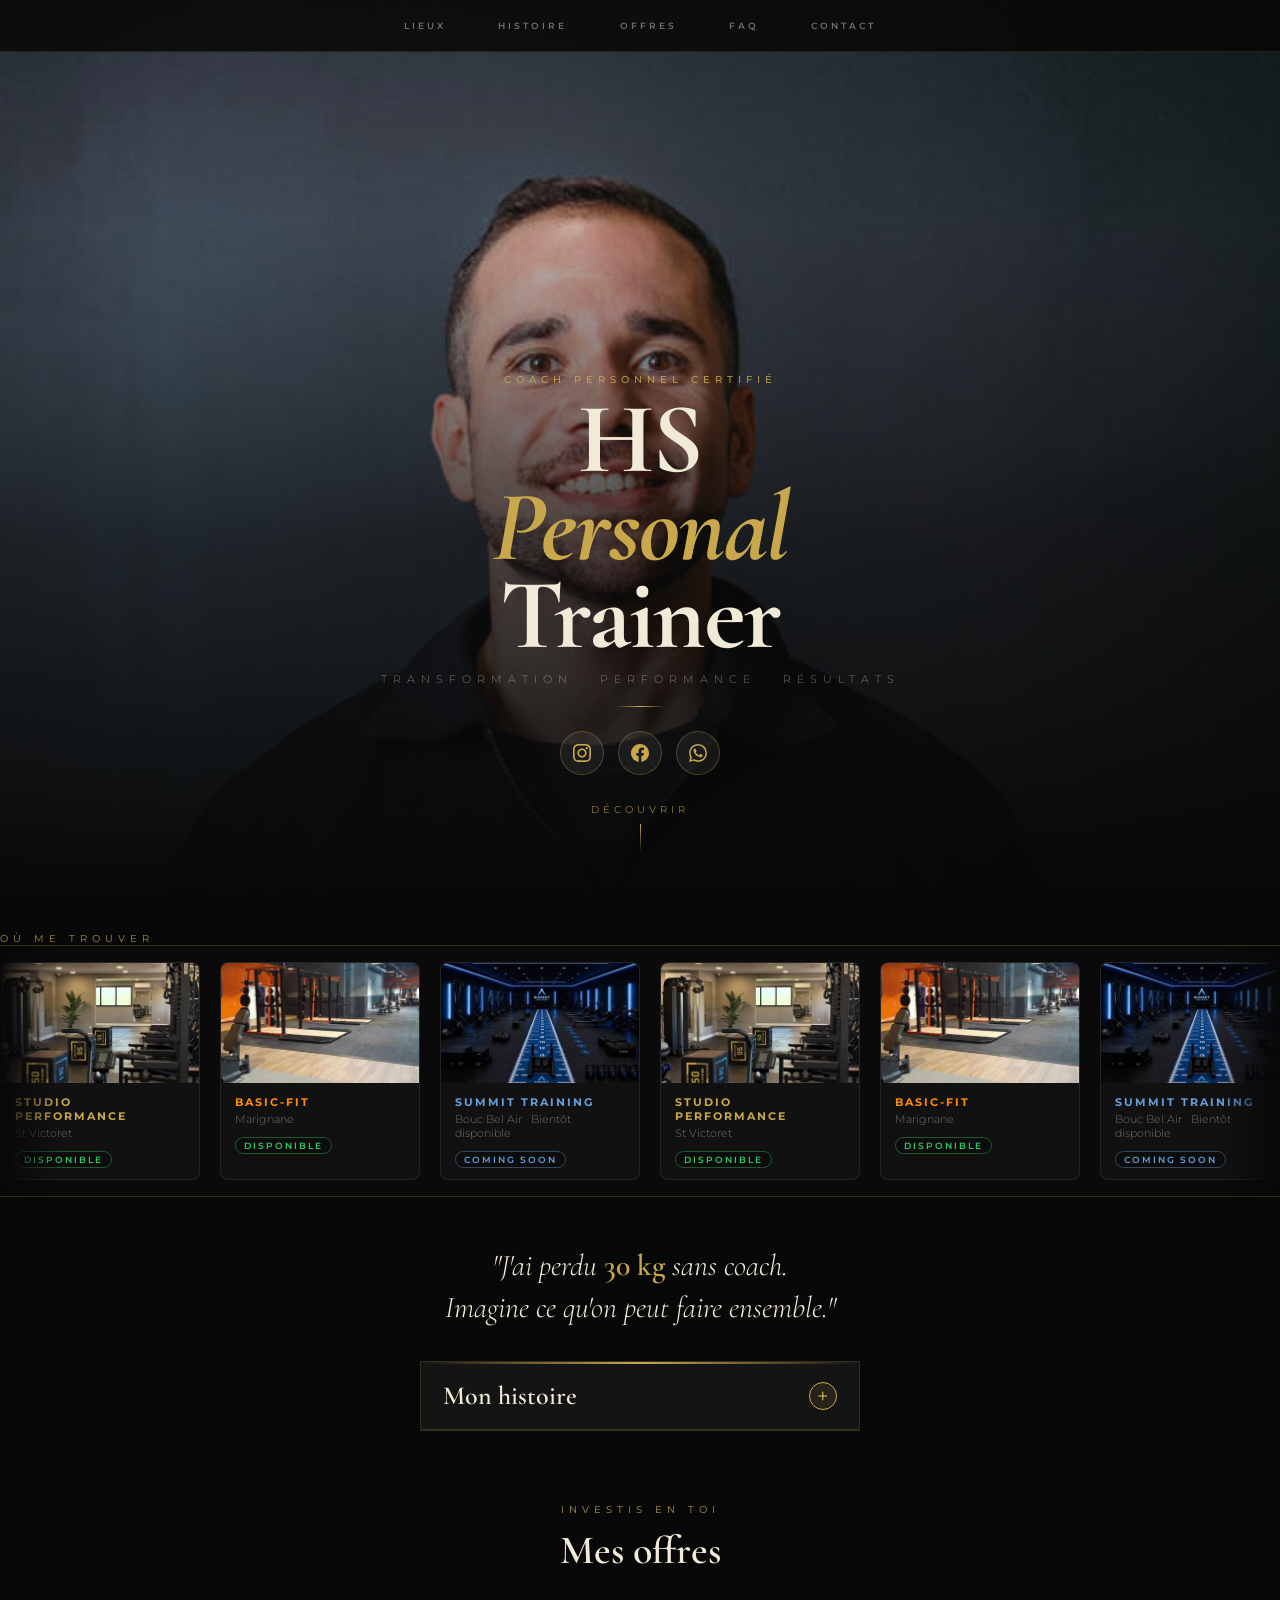
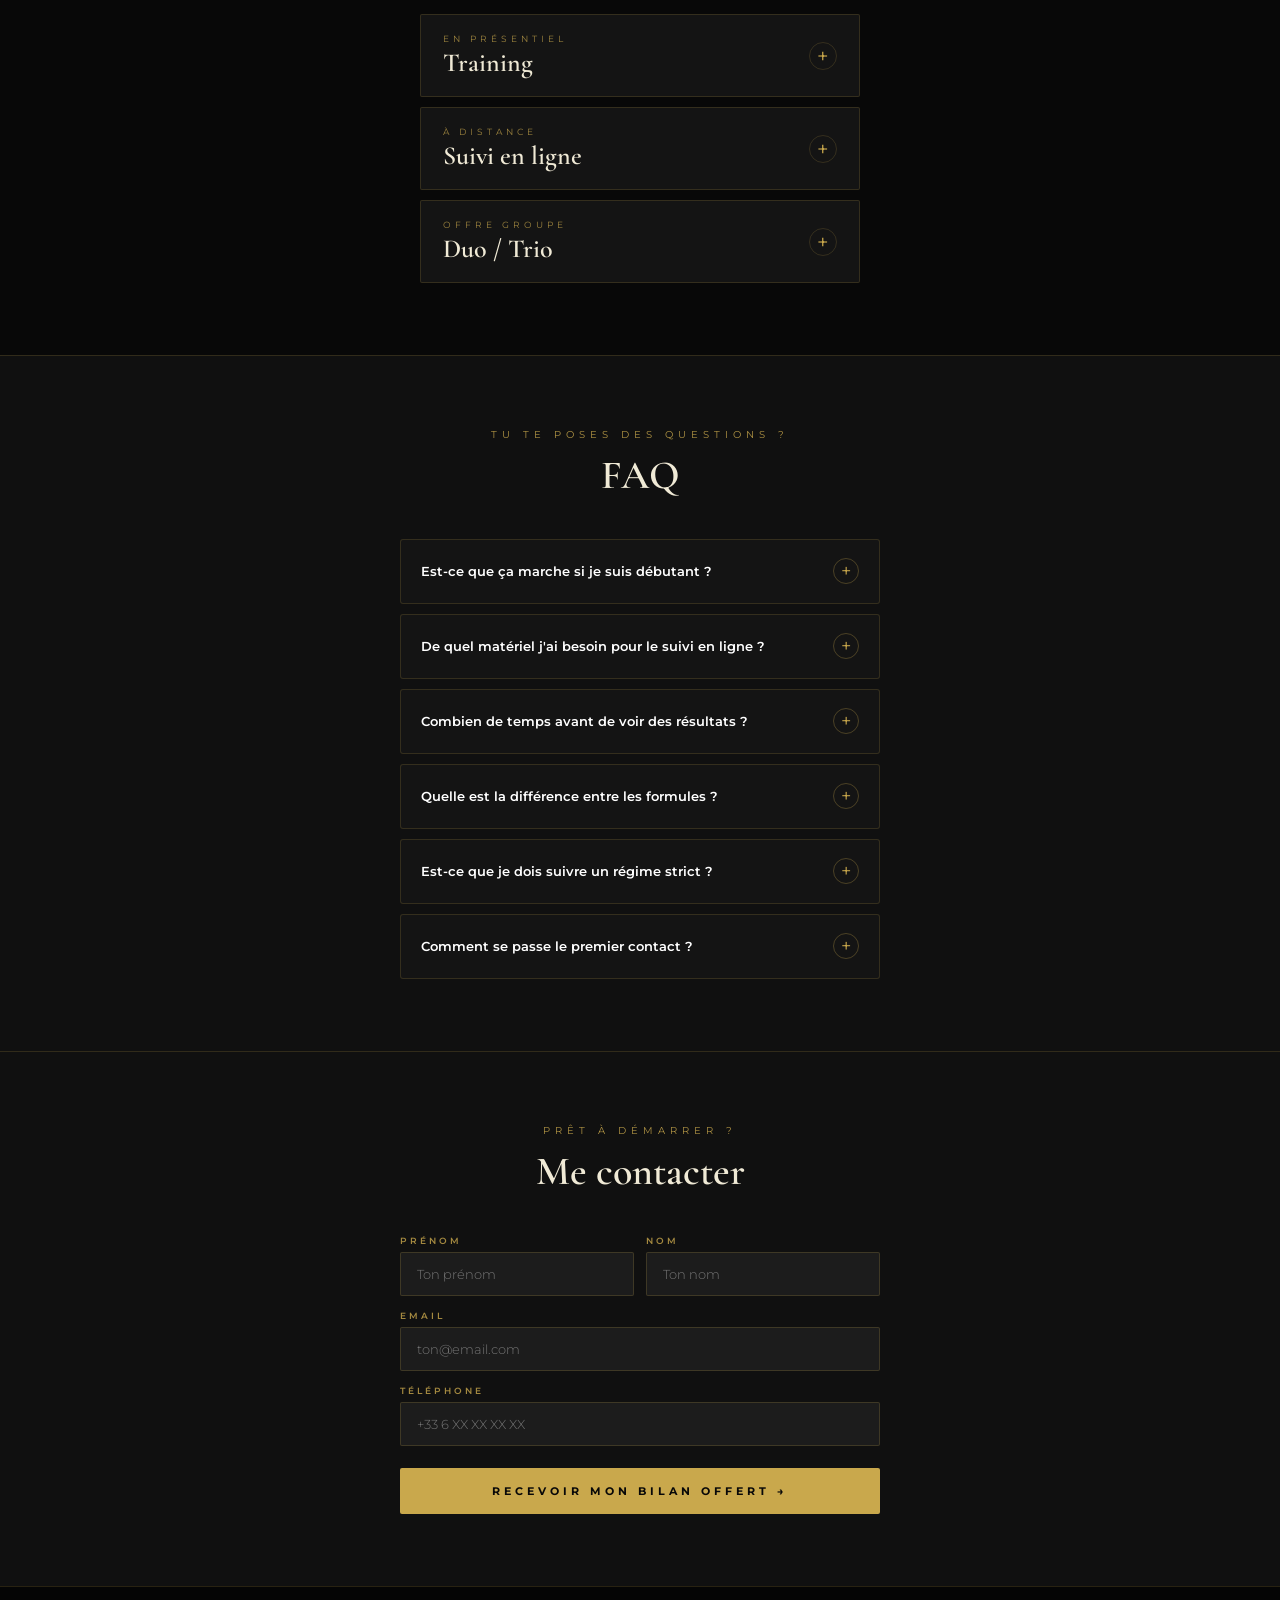
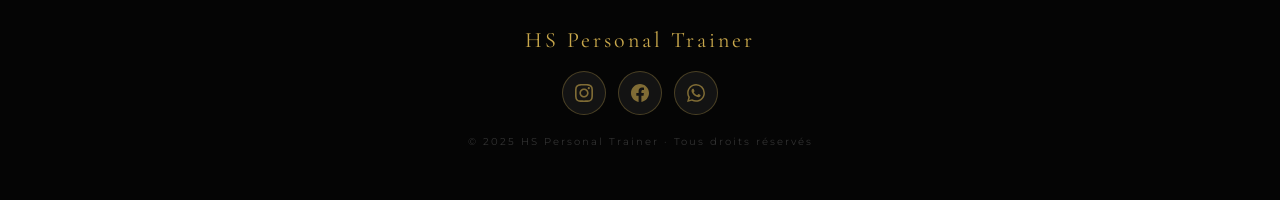
==== commit 1b2aeb74: "Update index.html" ====
--- a/index.html
+++ b/index.html
@@ -577,7 +577,7 @@
       </div>
       <div class="input-wrap"><label class="input-label">Email</label><input class="input-field" type="email" id="email" placeholder="ton@email.com"></div>
       <div class="input-wrap"><label class="input-label">Téléphone</label><input class="input-field" type="tel" id="tel" placeholder="+33 6 XX XX XX XX"></div>
-      <button class="submit-btn" id="submitBtn">Envoyer ma demande</button>
+      <button class="submit-btn" id="submitBtn">Recevoir mon bilan offert →</button>
     </div>
     <div id="formSuccess" class="form-success">
       <div class="form-success-icon">✦</div>
@@ -680,10 +680,31 @@
   var e = document.getElementById('email').value.trim();
   var t = document.getElementById('tel').value.trim();
   if (!p || !n || !e || !t) { alert('Merci de remplir tous les champs.'); return; }
-  var msg = encodeURIComponent('Nouvelle demande :\n\nNom : ' + p + ' ' + n + '\nEmail : ' + e + '\nTél : ' + t);
-  window.location.href = 'https://wa.me/33614696264?text=' + msg;
-  document.getElementById('contactForm').style.display = 'none';
-  document.getElementById('formSuccess').style.display = 'block';
+
+  var btn = document.getElementById('submitBtn');
+  btn.textContent = 'Envoi en cours...';
+  btn.disabled = true;
+
+  // 1. Enregistre le contact via Formspree
+  var data = new FormData();
+  data.append('prenom', p);
+  data.append('nom', n);
+  data.append('email', e);
+  data.append('telephone', t);
+  data.append('_subject', '📩 Nouveau contact — ' + p + ' ' + n);
+  data.append('_replyto', e);
+
+  fetch('https://formspree.io/f/xaqzwvqd', {
+    method: 'POST',
+    body: data,
+    headers: { 'Accept': 'application/json' }
+  }).finally(function() {
+    // 2. Redirige vers le questionnaire avec les infos en URL
+    var params = new URLSearchParams({
+      prenom: p, nom: n, email: e, tel: t
+    });
+    window.location.href = 'bilan-questionnaire.html?' + params.toString();
+  });
 });
 </script>
 </body>
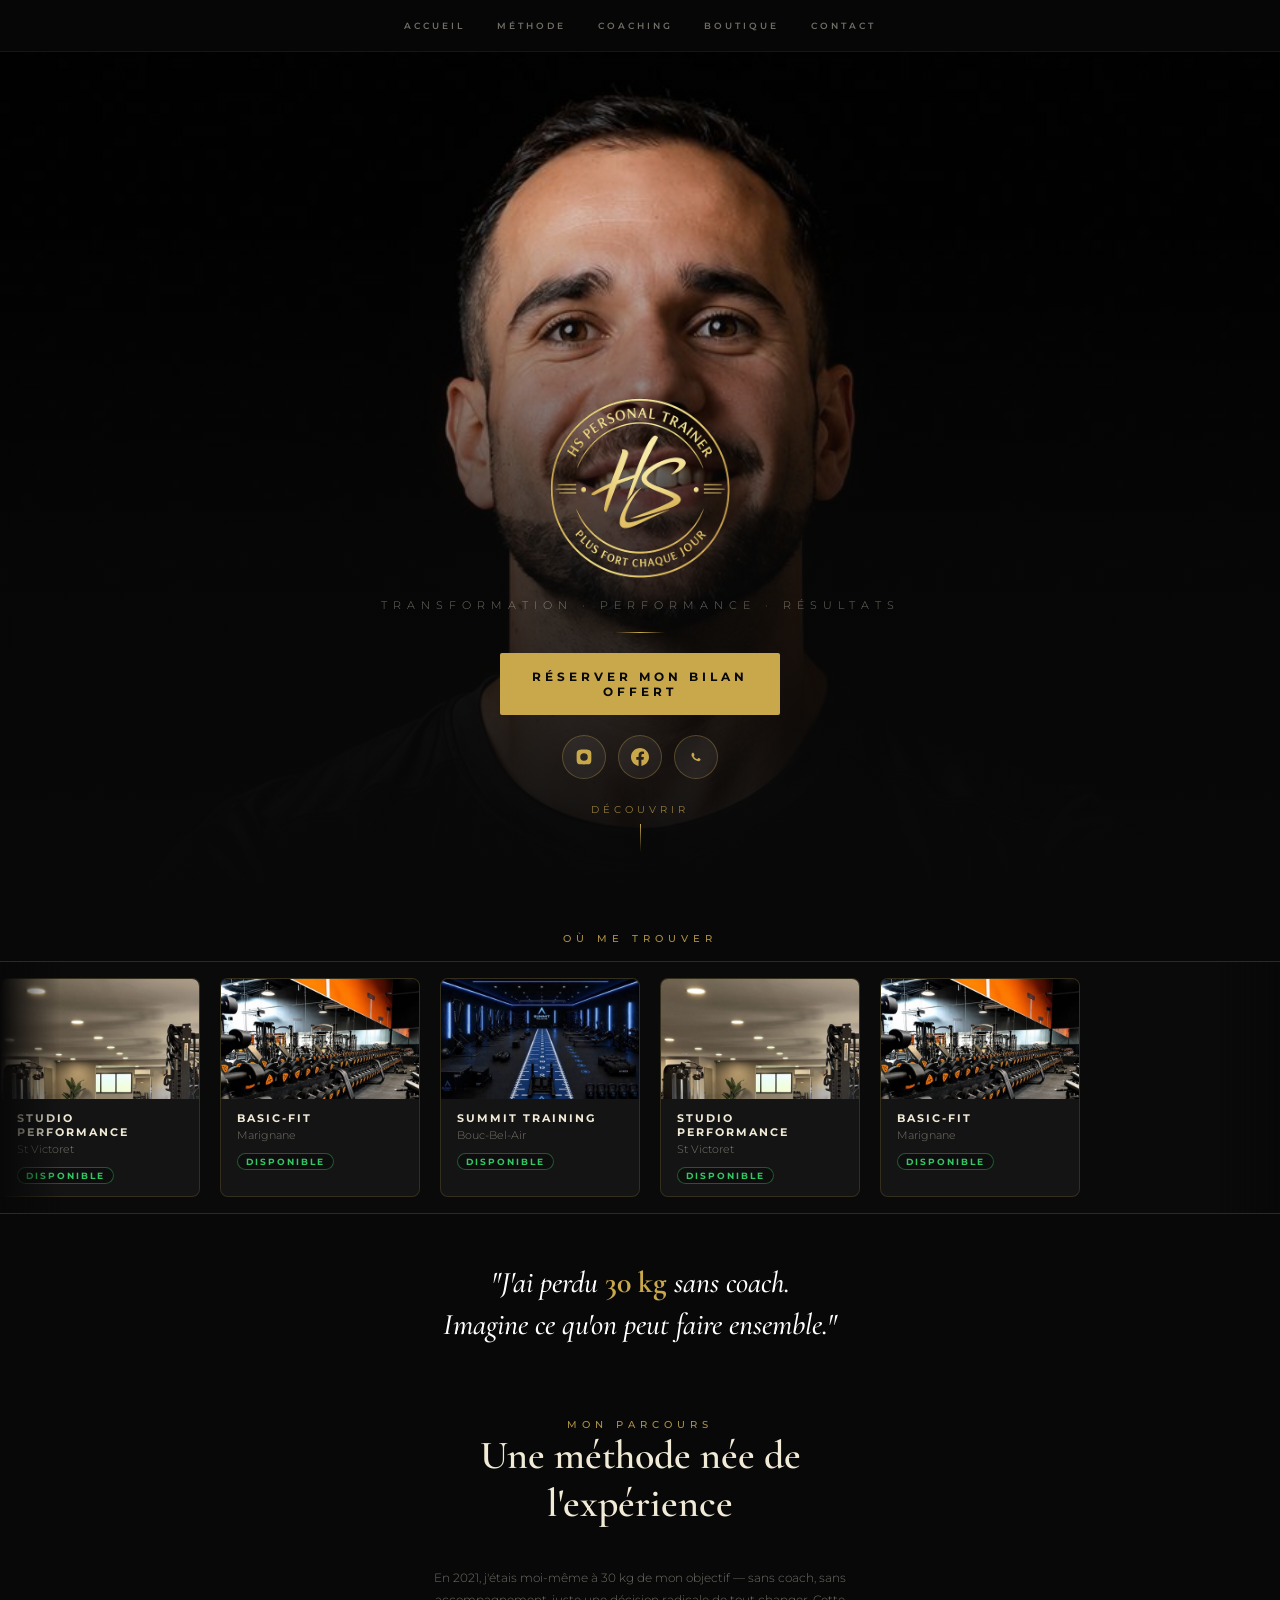
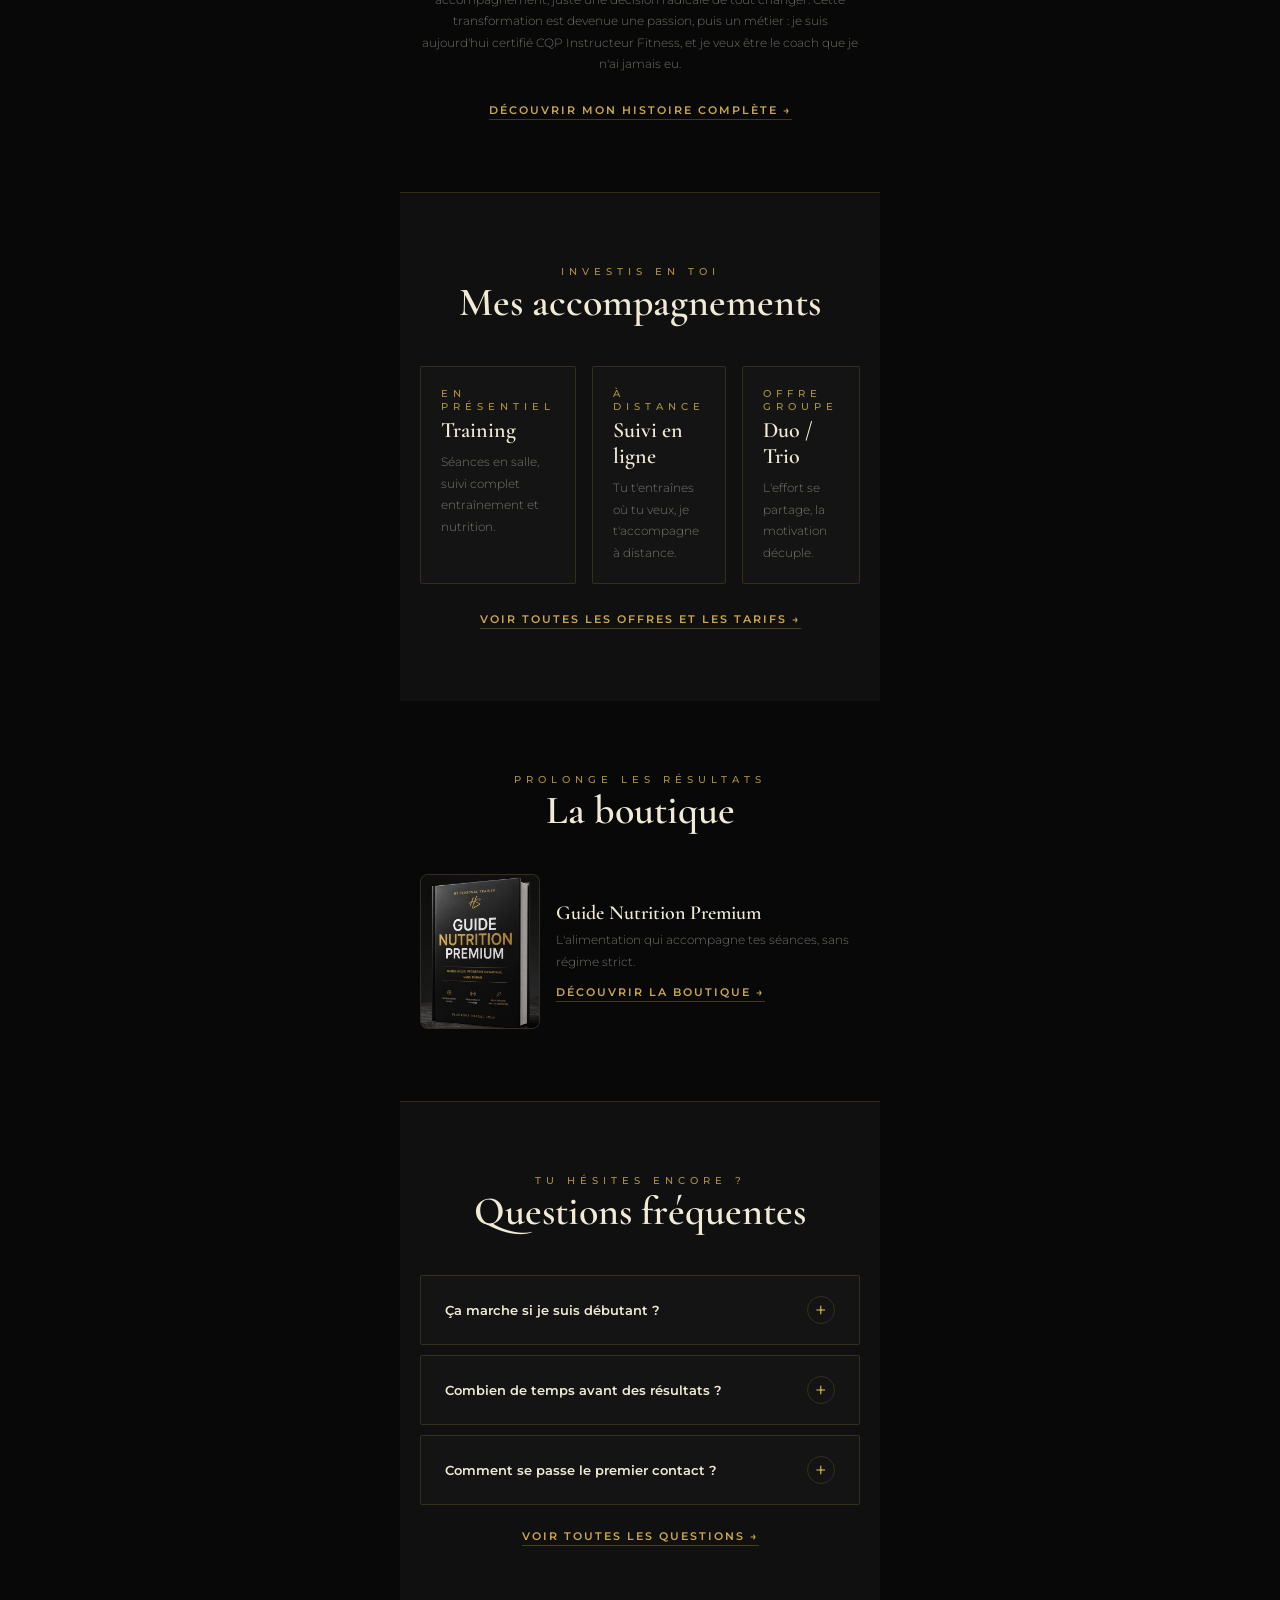
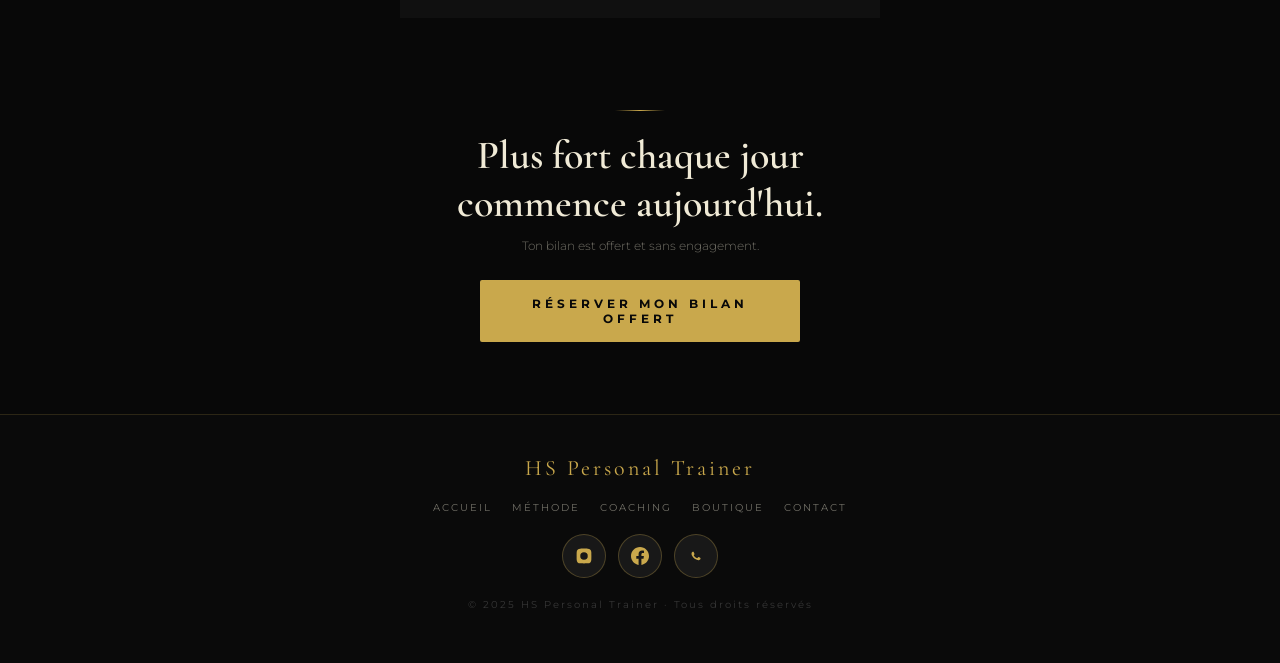
==== commit 1c6a2651: "Add files via upload" ====
--- a/index.html
+++ b/index.html
@@ -3,709 +3,282 @@
 <head>
 <meta charset="UTF-8">
 <meta name="viewport" content="width=device-width, initial-scale=1.0">
-<title>HS Personal Trainer</title>
-<link href="https://fonts.googleapis.com/css2?family=Cormorant+Garamond:wght@300;400;600;700&family=Montserrat:wght@300;400;500;600;700;800&display=swap" rel="stylesheet">
+<title>HS Personal Trainer — Coach sportif premium à Marignane, Aix-en-Provence</title>
+<meta name="description" content="Coach sportif certifié à Marignane, Saint-Victoret et Bouc-Bel-Air. Accompagnement premium, méthode personnalisée, résultats durables. Réservez votre bilan offert.">
+<link rel="stylesheet" href="design-system.css">
+<script src="common.js" defer></script>
 <style>
-  :root {
-    --gold:#C9A84C; --gold-light:#E2C06A; --gold-dark:#8A6A22;
-    --black:#080808; --dark:#101010; --card-bg:#141414;
-    --border:rgba(201,168,76,0.18); --border-active:rgba(201,168,76,0.55);
-    --text:#F0EAD6; --text-dim:rgba(240,234,214,0.45);
-  }
-  * { margin:0; padding:0; box-sizing:border-box; }
-  body { background:var(--black); color:var(--text); font-family:'Montserrat',sans-serif; overflow-x:hidden; }
-
-  /* HERO */
-  .hero { min-height:100vh; display:flex; flex-direction:column; align-items:center; justify-content:flex-end; position:relative; text-align:center; overflow:hidden; padding-bottom:48px; }
-  .hero-bg { position:absolute; inset:0; z-index:0; }
-  .hero-bg img { width:100%; height:100%; object-fit:cover; object-position:center top; display:block; }
-  .hero-bg::after { content:''; position:absolute; inset:0; background:linear-gradient(to bottom, rgba(8,8,8,0.05) 0%, rgba(8,8,8,0.15) 25%, rgba(8,8,8,0.7) 60%, rgba(8,8,8,1) 100%); }
-  .hero-content { position:relative; z-index:2; display:flex; flex-direction:column; align-items:center; width:100%; padding:0 24px; }
-  .brand-tag { font-size:10px; letter-spacing:5px; text-transform:uppercase; color:var(--gold); font-weight:500; margin-bottom:10px; opacity:0.85; }
-  .brand-name { font-family:'Cormorant Garamond',serif; font-size:clamp(60px,14vw,100px); font-weight:700; line-height:0.88; letter-spacing:-2px; color:var(--text); }
-  .brand-name span { color:var(--gold); font-style:italic; }
-  .brand-sub { font-size:11px; letter-spacing:6px; text-transform:uppercase; color:var(--text-dim); font-weight:300; margin-top:12px; }
-  .divider { width:50px; height:1px; background:linear-gradient(to right,transparent,var(--gold),transparent); margin:20px auto; }
-  .social-bar { display:flex; gap:14px; margin-top:4px; }
-  .social-btn { width:44px; height:44px; border-radius:50%; border:1px solid rgba(201,168,76,0.3); background:rgba(255,255,255,0.06); display:flex; align-items:center; justify-content:center; text-decoration:none; transition:all 0.25s; }
-  .social-btn:hover { border-color:var(--gold); background:var(--gold); }
-  .social-btn svg { width:18px; height:18px; display:block; }
-  .scroll-hint { margin-top:28px; display:flex; flex-direction:column; align-items:center; gap:8px; cursor:pointer; }
-  .scroll-hint span { font-size:10px; letter-spacing:4px; text-transform:uppercase; color:var(--gold); opacity:0.7; }
-  .scroll-arrow { width:1px; height:28px; background:linear-gradient(to bottom,var(--gold),transparent); animation:pulse 2s ease infinite; }
-
-  /* TARIFS */
-  .section { padding:72px 20px; max-width:480px; margin:0 auto; background:var(--black); }
-  .section-header { text-align:center; margin-bottom:40px; }
-  .section-eyebrow { font-size:10px; letter-spacing:5px; text-transform:uppercase; color:var(--gold); margin-bottom:10px; opacity:0.85; }
-  .section-title { font-family:'Cormorant Garamond',serif; font-size:40px; font-weight:600; color:var(--text); }
-  .offer-list { display:flex; flex-direction:column; gap:10px; }
-
-  /* ACCORDION */
-  .offer-card { background:var(--card-bg); border:1px solid var(--border); border-radius:2px; overflow:hidden; position:relative; }
-  .offer-card.active { border-color:var(--border-active); box-shadow:0 4px 30px rgba(201,168,76,0.1); }
-  .offer-card::before { content:''; position:absolute; top:0; left:0; right:0; height:2px; background:linear-gradient(to right,transparent,var(--gold),transparent); opacity:0; transition:opacity 0.3s; }
-  .offer-card.active::before { opacity:1; }
-  .offer-header { padding:18px 22px; display:flex; align-items:center; justify-content:space-between; cursor:pointer; -webkit-user-select:none; user-select:none; }
-  .offer-header:active { background:rgba(255,255,255,0.03); }
-  .offer-category { font-size:9px; letter-spacing:4px; text-transform:uppercase; color:var(--gold); opacity:0.75; display:block; margin-bottom:3px; }
-  .offer-name { font-family:'Cormorant Garamond',serif; font-size:26px; font-weight:600; color:var(--text); }
-  .offer-toggle { width:28px; height:28px; border-radius:50%; border:1px solid var(--border); display:flex; align-items:center; justify-content:center; flex-shrink:0; color:var(--gold); font-size:20px; line-height:1; transition:all 0.3s; }
-  .offer-card.active .offer-toggle { border-color:var(--gold); background:rgba(201,168,76,0.1); transform:rotate(45deg); }
-  .offer-body { max-height:0; overflow:hidden; transition:max-height 0.4s ease; }
-  .offer-card.active .offer-body { max-height:600px; }
-  .offer-inner { padding:0 22px 22px; border-top:1px solid var(--border); }
-  .offer-desc { font-size:12px; line-height:1.8; color:var(--text-dim); font-weight:300; margin:14px 0; }
-
-  .packs-grid { display:flex; flex-direction:column; gap:7px; margin:14px 0; }
-  .pack-row { background:rgba(255,255,255,0.03); border:1px solid rgba(201,168,76,0.1); border-radius:2px; padding:13px 15px; display:flex; align-items:center; justify-content:space-between; }
-  .pack-row-name { font-size:11px; font-weight:700; letter-spacing:2px; text-transform:uppercase; color:var(--text); margin-bottom:2px; }
-  .pack-row-duration { font-size:10px; color:var(--text-dim); letter-spacing:1px; }
-  .pack-price-amount { font-family:'Cormorant Garamond',serif; font-size:28px; font-weight:700; color:var(--gold); line-height:1; text-align:right; }
-  .pack-price-period { font-size:9px; color:var(--text-dim); letter-spacing:1px; margin-top:2px; text-align:right; }
-  .pack-badge { font-size:9px; letter-spacing:2px; text-transform:uppercase; color:var(--black); background:var(--gold); padding:2px 6px; border-radius:2px; font-weight:700; margin-left:6px; }
-  .features { display:flex; flex-direction:column; gap:7px; margin:14px 0; }
-  .feature-item { display:flex; align-items:center; gap:10px; font-size:11px; }
-  .feature-dot { width:5px; height:5px; border-radius:50%; flex-shrink:0; }
-  .feature-item.included { color:var(--text); }
-  .feature-item.included .feature-dot { background:var(--gold); }
-  .feature-item.excluded { opacity:0.3; color:var(--text-dim); }
-  .feature-item.excluded .feature-dot { background:rgba(255,255,255,0.2); }
-  .cta-btn { display:block; width:100%; padding:14px; background:transparent; border:1px solid var(--gold); color:var(--gold); font-family:'Montserrat',sans-serif; font-size:10px; font-weight:700; letter-spacing:4px; text-transform:uppercase; cursor:pointer; margin-top:18px; text-decoration:none; text-align:center; border-radius:2px; -webkit-appearance:none; }
-
-  /* CONTACT */
-  .contact-section { background:var(--dark); padding:72px 20px; border-top:1px solid var(--border); }
-  .contact-inner { max-width:480px; margin:0 auto; }
-  .contact-form { display:flex; flex-direction:column; gap:14px; margin-top:36px; }
-  .form-row { display:flex; gap:12px; }
-  .form-row .input-wrap { flex:1; }
-  .input-wrap { display:flex; flex-direction:column; gap:6px; }
-  .input-label { font-size:9px; letter-spacing:3px; text-transform:uppercase; color:rgba(201,168,76,0.8); font-weight:600; }
-  .input-field { background:rgba(255,255,255,0.05); border:1px solid rgba(201,168,76,0.2); border-radius:2px; padding:13px 16px; font-family:'Montserrat',sans-serif; font-size:13px; font-weight:300; color:var(--text); outline:none; width:100%; }
-  .input-field:focus { border-color:var(--gold); }
-  .submit-btn { margin-top:8px; padding:16px; background:var(--gold); border:none; color:var(--black); font-family:'Montserrat',sans-serif; font-size:11px; font-weight:700; letter-spacing:4px; text-transform:uppercase; cursor:pointer; border-radius:2px; width:100%; -webkit-appearance:none; }
-  .form-success { display:none; text-align:center; padding:40px 24px; border:1px solid rgba(201,168,76,0.2); border-radius:3px; }
-  .form-success-icon { font-size:32px; color:var(--gold); margin-bottom:14px; }
-  .form-success p { font-size:13px; color:var(--text-dim); line-height:1.8; }
-  .form-success strong { color:var(--gold); }
-
-  /* FOOTER */
-  .footer { background:#050505; text-align:center; padding:40px 24px 52px; border-top:1px solid var(--border); }
-  .footer-logo { font-family:'Cormorant Garamond',serif; font-size:22px; color:var(--gold); letter-spacing:3px; margin-bottom:18px; }
-  .footer-social { display:flex; justify-content:center; gap:12px; margin-bottom:20px; }
-  .footer-copy { font-size:10px; color:rgba(255,255,255,0.18); letter-spacing:2px; }
-
-  /* TIMELINE */
-  .timeline-wrap { position:relative; padding:8px 0; }
-  .timeline-wrap::before { content:''; position:absolute; left:50%; transform:translateX(-50%); top:0; bottom:0; width:1px; background:#C9A84C; opacity:0.25; }
-  .tl-item { position:relative; margin-bottom:40px; }
-  .tl-item:last-child { margin-bottom:0; }
-  .tl-item:nth-child(odd) { padding-right:calc(50% + 24px); text-align:right; }
-  .tl-item:nth-child(even) { padding-left:calc(50% + 24px); text-align:left; }
-  .tl-dot { position:absolute; top:8px; left:50%; transform:translateX(-50%); width:11px; height:11px; border-radius:50%; background:var(--card-bg); border:2px solid var(--gold); z-index:2; transition:background 0.4s, box-shadow 0.4s; }
-  .tl-item.visible .tl-dot { background:var(--gold); box-shadow:0 0 12px rgba(201,168,76,0.5); }
-  .tl-item { opacity:0; transform:translateY(20px); transition:opacity 0.5s ease, transform 0.5s ease; }
-  .tl-item.visible { opacity:1; transform:translateY(0); }
-  .tl-year { font-family:'Cormorant Garamond',serif; font-size:34px; font-weight:700; color:var(--gold); line-height:1; margin-bottom:4px; }
-  .tl-label { font-size:10px; font-weight:700; letter-spacing:2px; text-transform:uppercase; color:#ffffff; margin-bottom:6px; }
-  .tl-desc { font-size:11px; line-height:1.8; color:#cccccc; font-weight:300; }
-  .tl-badge { display:inline-block; margin-top:8px; padding:3px 10px; border:1px solid rgba(201,168,76,0.4); border-radius:20px; font-size:9px; letter-spacing:2px; text-transform:uppercase; color:var(--gold); }
-
-  /* FAQ */
-  .faq-section { background:var(--dark); padding:72px 20px; border-top:1px solid var(--border); }
-  .faq-inner { max-width:480px; margin:0 auto; }
-  .faq-list { display:flex; flex-direction:column; gap:10px; margin-top:40px; }
-  .faq-item { background:var(--card-bg); border:1px solid var(--border); border-radius:3px; overflow:hidden; opacity:0; transform:translateY(16px); transition:opacity 0.4s ease, transform 0.4s ease, border-color 0.3s; }
-  .faq-item.visible { opacity:1; transform:translateY(0); }
-  .faq-item.open { border-color:rgba(201,168,76,0.5); }
-  .faq-question { padding:18px 20px; display:flex; align-items:center; justify-content:space-between; gap:12px; cursor:pointer; -webkit-user-select:none; user-select:none; }
-  .faq-question:active { background:rgba(255,255,255,0.02); }
-  .faq-q-text { font-size:13px; font-weight:600; color:#ffffff; line-height:1.4; flex:1; }
-  .faq-toggle { width:26px; height:26px; border-radius:50%; border:1px solid rgba(201,168,76,0.3); display:flex; align-items:center; justify-content:center; color:var(--gold); font-size:18px; line-height:1; flex-shrink:0; transition:transform 0.3s, background 0.3s, border-color 0.3s; }
-  .faq-item.open .faq-toggle { transform:rotate(45deg); background:rgba(201,168,76,0.1); border-color:var(--gold); }
-  .faq-answer { max-height:0; overflow:hidden; transition:max-height 0.4s ease; border-top:1px solid transparent; }
-  .faq-item.open .faq-answer { max-height:300px; border-top-color:rgba(201,168,76,0.15); }
-  .faq-a-text { padding:16px 20px; font-size:12px; line-height:1.9; color:#cccccc; font-weight:300; }
-  .faq-a-text strong { color:var(--gold); font-weight:600; }
-
-  /* NAVBAR */
-  .navbar {
-    position:fixed; top:0; left:0; right:0; z-index:999;
-    background:rgba(8,8,8,0.85);
-    backdrop-filter:blur(12px); -webkit-backdrop-filter:blur(12px);
-    border-bottom:1px solid rgba(201,168,76,0.12);
-    padding:0 20px;
-    display:flex; align-items:center; justify-content:center;
-    height:52px;
-  }
-  .navbar ul {
-    display:flex; gap:0; list-style:none; width:100%; max-width:480px; justify-content:space-between;
-  }
-  .navbar ul li a {
-    font-size:9px; letter-spacing:3px; text-transform:uppercase;
-    color:rgba(240,234,214,0.45); text-decoration:none; font-weight:600;
-    padding:6px 4px; display:block;
-    transition:color 0.25s;
-    border-bottom:1px solid transparent;
-  }
-  .navbar ul li a:hover { color:var(--gold); }
-  .navbar ul li a.active {
-    color:var(--gold);
-    border-bottom-color:var(--gold);
-  }
-
-  /* TICKER */
-  .label { font-size:10px; letter-spacing:5px; text-transform:uppercase; color:#C9A84C; opacity:0.8; }
-
-  .ticker-wrap {
-    width:100%; overflow:hidden;
-    border-top:1px solid rgba(201,168,76,0.2);
-    border-bottom:1px solid rgba(201,168,76,0.2);
-    background:#0a0a0a; padding:16px 0; position:relative;
-  }
-  .ticker-wrap::before, .ticker-wrap::after {
-    content:''; position:absolute; top:0; bottom:0; width:60px; z-index:2; pointer-events:none;
-  }
-  .ticker-wrap::before { left:0; background:linear-gradient(to right, #080808, transparent); }
-  .ticker-wrap::after  { right:0; background:linear-gradient(to left, #080808, transparent); }
-
-  .ticker-track {
-    display:flex; gap:20px; width:max-content;
-    animation:ticker 14s linear infinite;
-  }
-  .ticker-track:hover { animation-play-state:paused; }
-
-  @keyframes ticker {
-    0%   { transform:translateX(0); }
-    100% { transform:translateX(-50%); }
-  }
-
-  .slide-card {
-    width:200px; flex-shrink:0;
-    border-radius:8px; overflow:hidden;
-    border:1px solid rgba(255,255,255,0.08);
-    background:#111; text-decoration:none;
-    display:block; cursor:pointer;
-    transition:transform 0.25s, box-shadow 0.25s;
-  }
-  .slide-card:hover { transform:scale(1.04); }
-
-  .slide-img {
-    width:100%; height:120px;
-    display:flex; align-items:center; justify-content:center;
-    font-size:28px; font-weight:700; letter-spacing:2px;
-  }
-
-  .slide-info { padding:12px 14px; }
-  .slide-name { font-size:11px; font-weight:700; letter-spacing:2px; text-transform:uppercase; margin-bottom:3px; }
-  .slide-loc { font-size:11px; color:rgba(255,255,255,0.4); font-weight:300; margin-bottom:8px; }
-  .slide-badge {
-    font-size:9px; letter-spacing:2px; text-transform:uppercase; font-weight:600;
-    padding:2px 8px; border-radius:10px; border:1px solid; background:rgba(0,0,0,0.3);
-  }
-
-
-  .ticker-section { padding:32px 0 0; }
-
-  @keyframes pulse { 0%,100%{opacity:1} 50%{opacity:0.3} }
-
-  /* ACCROCHE */
-  .accroche {
-    text-align:center; padding:48px 24px 0; max-width:480px; margin:0 auto;
-  }
+  /* Styles propres à la page Accueil uniquement — aucune règle de fondation ici */
+  .hero {
+    min-height: 100vh; display: flex; flex-direction: column;
+    align-items: center; justify-content: flex-end; position: relative;
+    text-align: center; overflow: hidden; padding-bottom: var(--sp-12);
+  }
+  .hero-bg { position: absolute; inset: 0; z-index: 0; background: linear-gradient(160deg, #1c1c1c, var(--black)); }
+  .hero-bg::after {
+    content: ''; position: absolute; inset: 0;
+    background: linear-gradient(to bottom, rgba(8,8,8,0.05) 0%, rgba(8,8,8,0.15) 25%, rgba(8,8,8,0.75) 60%, rgba(8,8,8,1) 100%);
+  }
+  .hero-content { position: relative; z-index: 2; display: flex; flex-direction: column; align-items: center; width: 100%; padding: 0 var(--sp-6); }
+  .hero-sub { font-size: 11px; letter-spacing: 6px; text-transform: uppercase; color: var(--text-dim); font-weight: 300; margin-top: var(--sp-3); }
+  .scroll-hint { margin-top: var(--sp-6); display: flex; flex-direction: column; align-items: center; gap: var(--sp-2); cursor: pointer; }
+  .scroll-hint span { font-size: 10px; letter-spacing: 4px; text-transform: uppercase; color: var(--gold); opacity: 0.7; }
+  .scroll-arrow { width: 1px; height: 28px; background: linear-gradient(to bottom, var(--gold), transparent); }
+
+  .accroche { text-align: center; padding: var(--sp-12) var(--sp-6) 0; max-width: var(--content-width); margin: 0 auto; }
   .accroche-text {
-    font-family:'Cormorant Garamond',serif;
-    font-size:clamp(22px,5vw,30px);
-    font-style:italic;
-    color:var(--text);
-    line-height:1.4;
-    font-weight:300;
-  }
-  .accroche-text strong { color:var(--gold); font-style:normal; font-weight:600; }
-
-  /* ABOUT */
-  .about-card {
-    max-width:480px; margin:32px auto 0; padding:0 20px;
-  }
-  .about-header {
-    padding:18px 22px;
-    display:flex; align-items:center; justify-content:space-between;
-    cursor:pointer; -webkit-user-select:none; user-select:none;
-    background:var(--card-bg);
-    border:1px solid var(--border);
-    border-radius:2px;
-    position:relative;
-  }
-  .about-header::before {
-    content:''; position:absolute; top:0; left:0; right:0; height:2px;
-    background:linear-gradient(to right,transparent,var(--gold),transparent);
-  }
-  .about-title {
-    font-family:'Cormorant Garamond',serif;
-    font-size:26px; font-weight:600; color:var(--text);
-  }
-  .about-toggle {
-    width:28px; height:28px; border-radius:50%;
-    border:1px solid var(--gold); background:rgba(201,168,76,0.1);
-    display:flex; align-items:center; justify-content:center;
-    color:var(--gold); font-size:20px; line-height:1; transition:transform 0.3s;
-    flex-shrink:0;
-  }
-  .about-card.open .about-toggle { transform:rotate(45deg); }
-  .about-body {
-    max-height:0; overflow:hidden; transition:max-height 0.4s ease;
-    background:var(--card-bg);
-    border:1px solid var(--border); border-top:none;
-    border-radius:0 0 2px 2px;
-  }
-  .about-card.open .about-body { max-height:600px; }
-  .about-inner { padding:24px 22px; max-height:320px; overflow-y:auto; -webkit-overflow-scrolling:touch; }
-
+    font-family: var(--font-display); font-size: clamp(22px,5vw,30px); font-style: italic;
+    color: var(--white); line-height: 1.4; font-weight: 500;
+  }
+  .accroche-text strong { color: var(--gold); font-style: normal; font-weight: 700; }
+
+  .preview-card { padding: var(--sp-5); }
+  .preview-card .eyebrow { display: block; margin-bottom: 4px; }
+  .preview-card .h3 { font-size: 22px; margin-bottom: var(--sp-2); }
+
+  .product-teaser { display: flex; gap: var(--sp-4); align-items: center; }
+  .product-teaser .product-card { flex-shrink: 0; width: 120px; }
+
+  /* Cartes du ticker "Où me trouver" — format fidèle à l'original : photo dominante */
+  .ticker-card {
+    width: 200px; flex-shrink: 0; border-radius: var(--radius-lg); overflow: hidden;
+    border: 1px solid var(--border); background: var(--card-bg); display: block;
+  }
+  .ticker-card__img {
+    width: 100%; height: 120px; display: flex; align-items: center; justify-content: center;
+    text-align: center; color: rgba(201,168,76,0.5); font-family: var(--font-display);
+    font-size: 15px; font-weight: 600; letter-spacing: 1px; line-height: 1.3;
+  }
+  .ticker-card__body { padding: var(--sp-3) var(--sp-4); }
+  .ticker-card__name { font-size: 11px; font-weight: 700; letter-spacing: 2px; text-transform: uppercase; margin-bottom: 3px; }
+  .ticker-card__loc { font-size: 11px; color: var(--text-dim); font-weight: 300; margin-bottom: var(--sp-2); }
 </style>
 </head>
 <body>
 
-<!-- NAVBAR -->
 <nav class="navbar">
   <ul>
-    <li><a href="#ticker-section" onclick="smoothScroll('ticker-section')">Lieux</a></li>
-    <li><a href="#aboutCard" onclick="smoothScroll('aboutCard')">Histoire</a></li>
-    <li><a href="#tarifs" onclick="smoothScroll('tarifs')">Offres</a></li>
-    <li><a href="#faq-section" onclick="smoothScroll('faq-section')">FAQ</a></li>
-    <li><a href="#contact" onclick="smoothScroll('contact')">Contact</a></li>
+    <li><a href="index.html" data-page="accueil">Accueil</a></li>
+    <li><a href="methode.html" data-page="methode">Méthode</a></li>
+    <li><a href="coaching.html" data-page="coaching">Coaching</a></li>
+    <li><a href="boutique.html" data-page="boutique">Boutique</a></li>
+    <li><a href="contact.html" data-page="contact">Contact</a></li>
   </ul>
 </nav>
 
 <!-- HERO -->
-<section class="hero">
+<header class="hero">
   <div class="hero-bg">
-    <img src="[data-uri]" alt="Hélio Santo">
+    <img src="images/hero.jpg" alt="Hélio Santonocito, coach sportif HS Personal Trainer" style="width:100%;height:100%;object-fit:cover;object-position:center top;">
   </div>
   <div class="hero-content">
-    <p class="brand-tag">Coach Personnel Certifié</p>
-    <h1 class="brand-name">HS<br><span>Personal</span><br>Trainer</h1>
-    <p class="brand-sub">Transformation · Performance · Résultats</p>
+    <!-- Logo réel — fichier séparé : logo.png (à placer à côté du HTML en production) -->
+    <img src="images/logo.png" alt="HS Personal Trainer" width="180" height="180" style="width:180px;height:180px;object-fit:contain;margin:0 auto 8px;display:block;">
+    <p class="hero-sub">Transformation · Performance · Résultats</p>
     <div class="divider"></div>
-    <div class="social-bar">
-      <a class="social-btn" href="https://www.instagram.com/helioosanto?igsh=MW5tNTdtajlxYWZvYg%3D%3D&utm_source=qr" target="_blank">
-        <svg viewBox="0 0 24 24"><path fill="#C9A84C" d="M12 2.163c3.204 0 3.584.012 4.85.07 3.252.148 4.771 1.691 4.919 4.919.058 1.265.069 1.645.069 4.849 0 3.205-.012 3.584-.069 4.849-.149 3.225-1.664 4.771-4.919 4.919-1.266.058-1.644.07-4.85.07-3.204 0-3.584-.012-4.849-.07-3.26-.149-4.771-1.699-4.919-4.92-.058-1.265-.07-1.644-.07-4.849 0-3.204.013-3.583.07-4.849.149-3.227 1.664-4.771 4.919-4.919 1.266-.057 1.645-.069 4.849-.069zm0-2.163c-3.259 0-3.667.014-4.947.072-4.358.2-6.78 2.618-6.98 6.98-.059 1.281-.073 1.689-.073 4.948 0 3.259.014 3.668.072 4.948.2 4.358 2.618 6.78 6.98 6.98 1.281.058 1.689.072 4.948.072 3.259 0 3.668-.014 4.948-.072 4.354-.2 6.782-2.618 6.979-6.98.059-1.28.073-1.689.073-4.948 0-3.259-.014-3.667-.072-4.947-.196-4.354-2.617-6.78-6.979-6.98-1.281-.059-1.69-.073-4.949-.073zm0 5.838c-3.403 0-6.162 2.759-6.162 6.162s2.759 6.163 6.162 6.163 6.162-2.759 6.162-6.163c0-3.403-2.759-6.162-6.162-6.162zm0 10.162c-2.209 0-4-1.79-4-4 0-2.209 1.791-4 4-4s4 1.791 4 4c0 2.21-1.791 4-4 4zm6.406-11.845c-.796 0-1.441.645-1.441 1.44s.645 1.44 1.441 1.44c.795 0 1.439-.645 1.439-1.44s-.644-1.44-1.439-1.44z"/></svg>
-      </a>
-      <a class="social-btn" href="https://www.facebook.com/share/1AyCTRtEKN/?mibextid=wwXIfr" target="_blank">
-        <svg viewBox="0 0 24 24"><path fill="#C9A84C" d="M24 12.073c0-6.627-5.373-12-12-12s-12 5.373-12 12c0 5.99 4.388 10.954 10.125 11.854v-8.385H7.078v-3.47h3.047V9.43c0-3.007 1.792-4.669 4.533-4.669 1.312 0 2.686.235 2.686.235v2.953H15.83c-1.491 0-1.956.925-1.956 1.874v2.25h3.328l-.532 3.47h-2.796v8.385C19.612 23.027 24 18.062 24 12.073z"/></svg>
-      </a>
-      <a class="social-btn" href="https://wa.me/33614696264" target="_blank">
-        <svg viewBox="0 0 24 24"><path fill="#C9A84C" d="M17.472 14.382c-.297-.149-1.758-.867-2.03-.967-.273-.099-.471-.148-.67.15-.197.297-.767.966-.94 1.164-.173.199-.347.223-.644.075-.297-.15-1.255-.463-2.39-1.475-.883-.788-1.48-1.761-1.653-2.059-.173-.297-.018-.458.13-.606.134-.133.298-.347.446-.52.149-.174.198-.298.298-.497.099-.198.05-.371-.025-.52-.075-.149-.669-1.612-.916-2.207-.242-.579-.487-.5-.669-.51-.173-.008-.371-.01-.57-.01-.198 0-.52.074-.792.372-.272.297-1.04 1.016-1.04 2.479 0 1.462 1.065 2.875 1.213 3.074.149.198 2.096 3.2 5.077 4.487.709.306 1.262.489 1.694.625.712.227 1.36.195 1.871.118.571-.085 1.758-.719 2.006-1.413.248-.694.248-1.289.173-1.413-.074-.124-.272-.198-.57-.347m-5.421 7.403h-.004a9.87 9.87 0 01-5.031-1.378l-.361-.214-3.741.982.998-3.648-.235-.374a9.86 9.86 0 01-1.51-5.26c.001-5.45 4.436-9.884 9.888-9.884 2.64 0 5.122 1.03 6.988 2.898a9.825 9.825 0 012.893 6.994c-.003 5.45-4.437 9.884-9.885 9.884m8.413-18.297A11.815 11.815 0 0012.05 0C5.495 0 .16 5.335.157 11.892c0 2.096.547 4.142 1.588 5.945L.057 24l6.305-1.654a11.882 11.882 0 005.683 1.448h.005c6.554 0 11.89-5.335 11.893-11.893a11.821 11.821 0 00-3.48-8.413z"/></svg>
-      </a>
-    </div>
-    <div class="scroll-hint" onclick="document.getElementById('tarifs').scrollIntoView({behavior:'smooth'})">
+    <a href="contact.html" class="btn-primary" style="max-width:280px">Réserver mon bilan offert</a>
+    <div class="icon-row" style="display:flex;gap:12px;margin-top:20px">
+      <a class="btn-icon" href="https://www.instagram.com/helioosanto?igsh=MW5tNTdtajlxYWZvYg%3D%3D&utm_source=qr" target="_blank" aria-label="Instagram HS Personal Trainer">
+        <svg viewBox="0 0 24 24" width="18" height="18"><path fill="#C9A84C" d="M12 2.163c3.204 0 3.584.012 4.85.07 3.252.148 4.771 1.691 4.919 4.919.058 1.265.069 1.645.069 4.849 0 3.205-.012 3.584-.069 4.849-.149 3.225-1.664 4.771-4.919 4.919-1.266.058-1.644.07-4.85.07-3.204 0-3.584-.012-4.849-.07-3.26-.149-4.771-1.699-4.919-4.92-.058-1.265-.07-1.644-.07-4.849 0-3.204.013-3.583.07-4.849.149-3.227 1.664-4.771 4.919-4.919 1.266-.057 1.645-.069 4.849-.069zM12 7.001a4.999 4.999 0 100 9.998 4.999 4.999 0 000-9.998z"/></svg>
+      </a>
+      <a class="btn-icon" href="https://www.facebook.com/share/1AyCTRtEKN" target="_blank" aria-label="Facebook HS Personal Trainer">
+        <svg viewBox="0 0 24 24" width="18" height="18"><path fill="#C9A84C" d="M24 12.073c0-6.627-5.373-12-12-12s-12 5.373-12 12c0 5.99 4.388 10.954 10.125 11.854v-8.385H7.078v-3.47h3.047V9.43c0-3.007 1.792-4.669 4.533-4.669 1.312 0 2.686.235 2.686.235v2.953H15.83c-1.491 0-1.956.925-1.956 1.874v2.25h3.328l-.532 3.47h-2.796v8.385C19.612 23.027 24 18.062 24 12.073z"/></svg>
+      </a>
+      <a class="btn-icon" href="https://wa.me/33614696264" target="_blank" aria-label="Contacter Hélio sur WhatsApp">
+        <svg viewBox="0 0 24 24" width="18" height="18"><path fill="#C9A84C" d="M17.472 14.382c-.297-.149-1.758-.867-2.03-.967-.273-.099-.471-.148-.67.15-.197.297-.767.966-.94 1.164-.173.199-.347.223-.644.075-.297-.15-1.255-.463-2.39-1.475-.883-.788-1.48-1.761-1.653-2.059-.173-.297-.018-.458.13-.606a11 11 0 00.446-.52c.149-.174.198-.298.298-.497.099-.198.05-.371-.025-.52-.075-.149-.669-1.612-.916-2.207-.242-.579-.487-.5-.669-.51a5 5 0 00-.57-.01c-.198 0-.52.074-.792.372-.272.297-1.04 1.016-1.04 2.479 0 1.462 1.065 2.875 1.213 3.074.149.198 2.096 3.2 5.077 4.487.709.306 1.262.489 1.694.625.712.227 1.36.195 1.871.118.571-.085 1.758-.719 2.006-1.413.248-.694.248-1.289.173-1.413-.074-.124-.272-.198-.57-.347z"/></svg>
+      </a>
+    </div>
+    <div class="scroll-hint" onclick="HS.scrollToId('lieux')">
       <span>Découvrir</span><div class="scroll-arrow"></div>
     </div>
   </div>
-</section>
-
-<!-- TICKER -->
-<div class="ticker-section" id="ticker-section">
-<p class="label">Où me trouver</p>
-
-<div class="ticker-wrap">
-  <div class="ticker-track">
-
-    <!-- Studio Performance x2 pour loop -->
-    <a class="slide-card" href="https://www.instagram.com/studioperformance.stvictoret?igsh=eDJlZzE0bG45dnpk" target="_blank">
-      <div class="slide-img" style="background-image:url('[data-uri]');background-size:cover;background-position:center;"></div>
-      <div class="slide-info">
-        <div class="slide-name" style="color:#C9A84C">Studio Performance</div>
-        <div class="slide-loc">St Victoret</div>
-        <span class="slide-badge" style="color:#32C864;border-color:rgba(50,200,100,0.4)">Disponible</span>
+</header>
+
+<!-- TICKER LIEUX -->
+<section id="lieux">
+  <p class="eyebrow text-center" style="padding-top:32px">Où me trouver</p>
+  <div class="ticker-wrap" style="margin-top:16px">
+    <div class="ticker-track">
+      <a class="ticker-card hover-lift" href="coaching.html#studio-performance">
+        <img class="ticker-card__img ticker-card__img--photo" src="images/venue-studioperformance.jpg" alt="Salle Studio Performance Saint-Victoret">
+        <div class="ticker-card__body">
+          <div class="ticker-card__name">Studio Performance</div>
+          <div class="ticker-card__loc">St Victoret</div>
+          <span class="badge badge--status badge--ok">Disponible</span>
+        </div>
+      </a>
+      <a class="ticker-card hover-lift" href="coaching.html#basic-fit">
+        <img class="ticker-card__img ticker-card__img--photo" src="images/venue-basicfit.jpg" alt="Salle Basic-Fit Marignane">
+        <div class="ticker-card__body">
+          <div class="ticker-card__name">Basic-Fit</div>
+          <div class="ticker-card__loc">Marignane</div>
+          <span class="badge badge--status badge--ok">Disponible</span>
+        </div>
+      </a>
+      <a class="ticker-card hover-lift" href="coaching.html#summit-training">
+        <img class="ticker-card__img ticker-card__img--photo" src="images/venue-summittraining.jpg" alt="Salle Summit Training Bouc-Bel-Air">
+        <div class="ticker-card__body">
+          <div class="ticker-card__name">Summit Training</div>
+          <div class="ticker-card__loc">Bouc-Bel-Air</div>
+          <span class="badge badge--status badge--ok">Disponible</span>
+        </div>
+      </a>
+      <!-- Duplication pour boucle continue -->
+      <a class="ticker-card hover-lift" href="coaching.html#studio-performance">
+        <img class="ticker-card__img ticker-card__img--photo" src="images/venue-studioperformance.jpg" alt="Salle Studio Performance Saint-Victoret">
+        <div class="ticker-card__body">
+          <div class="ticker-card__name">Studio Performance</div>
+          <div class="ticker-card__loc">St Victoret</div>
+          <span class="badge badge--status badge--ok">Disponible</span>
+        </div>
+      </a>
+      <a class="ticker-card hover-lift" href="coaching.html#basic-fit">
+        <img class="ticker-card__img ticker-card__img--photo" src="images/venue-basicfit.jpg" alt="Salle Basic-Fit Marignane">
+        <div class="ticker-card__body">
+          <div class="ticker-card__name">Basic-Fit</div>
+          <div class="ticker-card__loc">Marignane</div>
+          <span class="badge badge--status badge--ok">Disponible</span>
+        </div>
+      </a>
+    </div>
+  </div>
+</section>
+<!-- ACCROCHE -->
+<div class="accroche reveal">
+  <p class="accroche-text">"J'ai perdu <strong>30 kg</strong> sans coach.<br>Imagine ce qu'on peut faire ensemble."</p>
+</div>
+
+<!-- EXTRAIT MÉTHODE -->
+<section class="section">
+  <div class="section-header reveal">
+    <p class="eyebrow">Mon parcours</p>
+    <h2 class="h2">Une méthode née de l'expérience</h2>
+  </div>
+  <p class="body-text reveal delay-1" style="text-align:center;margin-bottom:24px">
+    En 2021, j'étais moi-même à 30 kg de mon objectif — sans coach, sans accompagnement, juste une décision radicale de tout changer. Cette transformation est devenue une passion, puis un métier : je suis aujourd'hui certifié CQP Instructeur Fitness, et je veux être le coach que je n'ai jamais eu.
+  </p>
+  <div class="text-center reveal delay-2">
+    <a href="methode.html" class="btn-text">Découvrir mon histoire complète →</a>
+  </div>
+</section>
+
+<!-- APERÇU OFFRES -->
+<section class="section on-dark">
+  <div class="section-header reveal">
+    <p class="eyebrow">Investis en toi</p>
+    <h2 class="h2">Mes accompagnements</h2>
+  </div>
+  <div class="grid-3">
+    <div class="card preview-card reveal">
+      <span class="eyebrow">En présentiel</span>
+      <h3 class="h3">Training</h3>
+      <p class="body-text">Séances en salle, suivi complet entraînement et nutrition.</p>
+    </div>
+    <div class="card preview-card reveal delay-1">
+      <span class="eyebrow">À distance</span>
+      <h3 class="h3">Suivi en ligne</h3>
+      <p class="body-text">Tu t'entraînes où tu veux, je t'accompagne à distance.</p>
+    </div>
+    <div class="card preview-card reveal delay-2">
+      <span class="eyebrow">Offre groupe</span>
+      <h3 class="h3">Duo / Trio</h3>
+      <p class="body-text">L'effort se partage, la motivation décuple.</p>
+    </div>
+  </div>
+  <div class="text-center reveal delay-3" style="margin-top:24px">
+    <a href="coaching.html" class="btn-text">Voir toutes les offres et les tarifs →</a>
+  </div>
+</section>
+
+<!-- TEASER BOUTIQUE -->
+<section class="section">
+  <div class="section-header reveal">
+    <p class="eyebrow">Prolonge les résultats</p>
+    <h2 class="h2">La boutique</h2>
+  </div>
+  <div class="product-teaser reveal">
+    <div class="product-card">
+      <img src="images/cover-nutrition-premium.jpg" alt="Couverture du Guide Nutrition Premium HS Personal Trainer" style="width:100%;display:block;border-radius:var(--radius-md) var(--radius-md) 0 0;">
+    </div>
+    <div>
+      <div class="h3" style="font-size:20px;margin-bottom:4px">Guide Nutrition Premium</div>
+      <p class="body-text" style="margin-bottom:8px">L'alimentation qui accompagne tes séances, sans régime strict.</p>
+      <a href="boutique.html" class="btn-text">Découvrir la boutique →</a>
+    </div>
+  </div>
+</section>
+
+<!-- RÉASSURANCE -->
+<section class="section on-dark">
+  <div class="section-header reveal">
+    <p class="eyebrow">Tu hésites encore ?</p>
+    <h2 class="h2">Questions fréquentes</h2>
+  </div>
+  <div style="display:flex;flex-direction:column;gap:10px">
+    <div class="card reveal" id="home-faq-1" data-accordion="home-faq">
+      <div class="card-header" onclick="HS.toggleAccordion('home-faq-1')">
+        <span style="font-size:13px;font-weight:600">Ça marche si je suis débutant ?</span>
+        <div class="card-toggle">+</div>
       </div>
-    </a>
-
-    <a class="slide-card" href="https://www.basic-fit.com/fr-fr/clubs/basic-fit-marignane-avenue-du-8-mai-1945-24-7-bb264b7f7f0a4cbbb1279835254ef968.html" target="_blank">
-      <div class="slide-img" style="background-image:url('[data-uri]');background-size:cover;background-position:center;"></div>
-      <div class="slide-info">
-        <div class="slide-name" style="color:#FF8C00">Basic-Fit</div>
-        <div class="slide-loc">Marignane</div>
-        <span class="slide-badge" style="color:#32C864;border-color:rgba(50,200,100,0.4)">Disponible</span>
+      <div class="card-body"><div class="card-inner">
+        <p class="body-text" style="margin:14px 0">Absolument — les débutants progressent souvent le plus vite. Mon rôle est de t'éviter les erreurs que j'ai faites moi-même en commençant seul.</p>
+      </div></div>
+    </div>
+    <div class="card reveal delay-1" id="home-faq-2" data-accordion="home-faq">
+      <div class="card-header" onclick="HS.toggleAccordion('home-faq-2')">
+        <span style="font-size:13px;font-weight:600">Combien de temps avant des résultats ?</span>
+        <div class="card-toggle">+</div>
       </div>
-    </a>
-
-    <a class="slide-card" href="https://www.instagram.com/summittraining_boucbelair?igsh=cGNia3g2Y2Jqd3pz" target="_blank">
-      <div class="slide-img" style="background-image:url('[data-uri]');background-size:cover;background-position:center;"></div>
-      <div class="slide-info">
-        <div class="slide-name" style="color:#64A0DC">Summit Training</div>
-        <div class="slide-loc">Bouc Bel Air · Bientôt disponible</div>
-        <span class="slide-badge" style="color:#64A0DC;border-color:rgba(100,160,220,0.4)">Coming soon</span>
+      <div class="card-body"><div class="card-inner">
+        <p class="body-text" style="margin:14px 0">Les premiers changements se sentent en 3 à 4 semaines. Les résultats visibles arrivent généralement entre 6 et 12 semaines selon ton implication.</p>
+      </div></div>
+    </div>
+    <div class="card reveal delay-2" id="home-faq-3" data-accordion="home-faq">
+      <div class="card-header" onclick="HS.toggleAccordion('home-faq-3')">
+        <span style="font-size:13px;font-weight:600">Comment se passe le premier contact ?</span>
+        <div class="card-toggle">+</div>
       </div>
-    </a>
-
-    <!-- Duplicate for seamless loop -->
-    <a class="slide-card" href="https://www.instagram.com/studioperformance.stvictoret?igsh=eDJlZzE0bG45dnpk" target="_blank">
-      <div class="slide-img" style="background-image:url('[data-uri]');background-size:cover;background-position:center;"></div>
-      <div class="slide-info">
-        <div class="slide-name" style="color:#C9A84C">Studio Performance</div>
-        <div class="slide-loc">St Victoret</div>
-        <span class="slide-badge" style="color:#32C864;border-color:rgba(50,200,100,0.4)">Disponible</span>
-      </div>
-    </a>
-
-    <a class="slide-card" href="https://www.basic-fit.com/fr-fr/clubs/basic-fit-marignane-avenue-du-8-mai-1945-24-7-bb264b7f7f0a4cbbb1279835254ef968.html" target="_blank">
-      <div class="slide-img" style="background-image:url('[data-uri]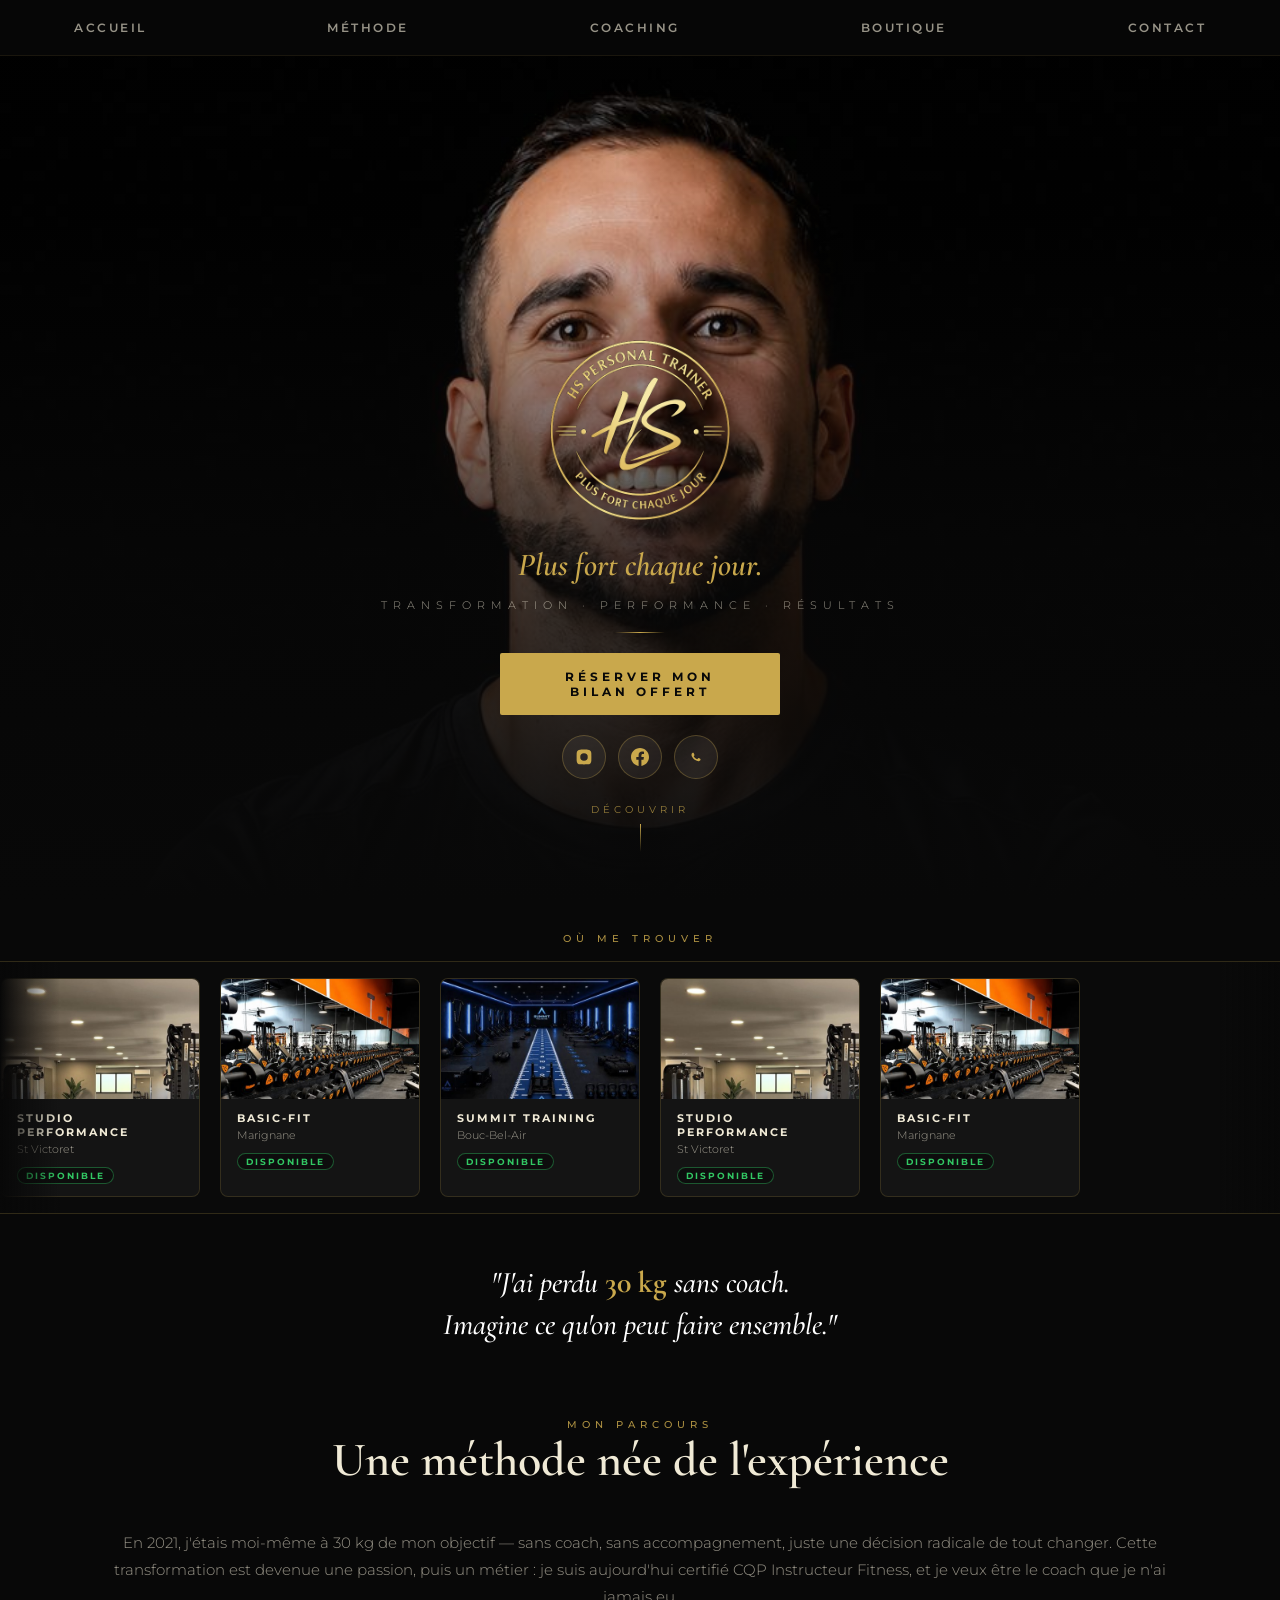
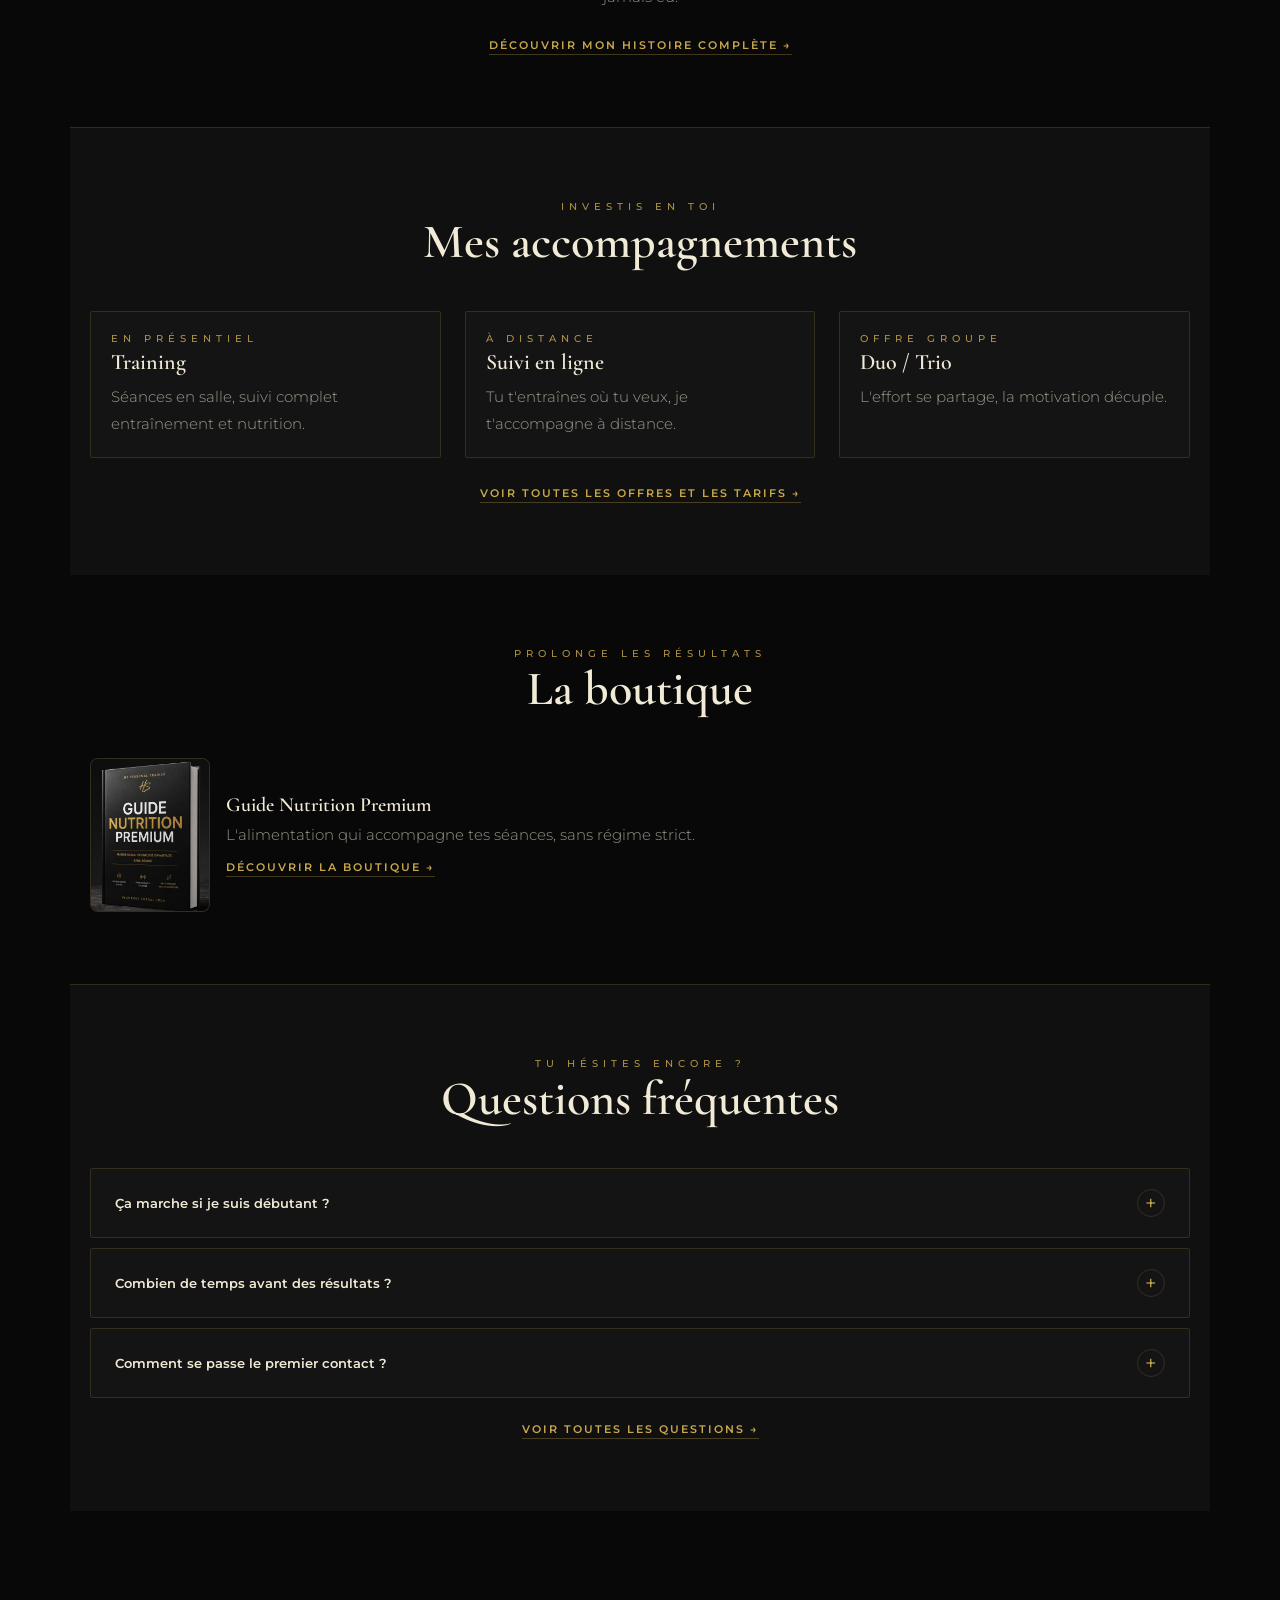
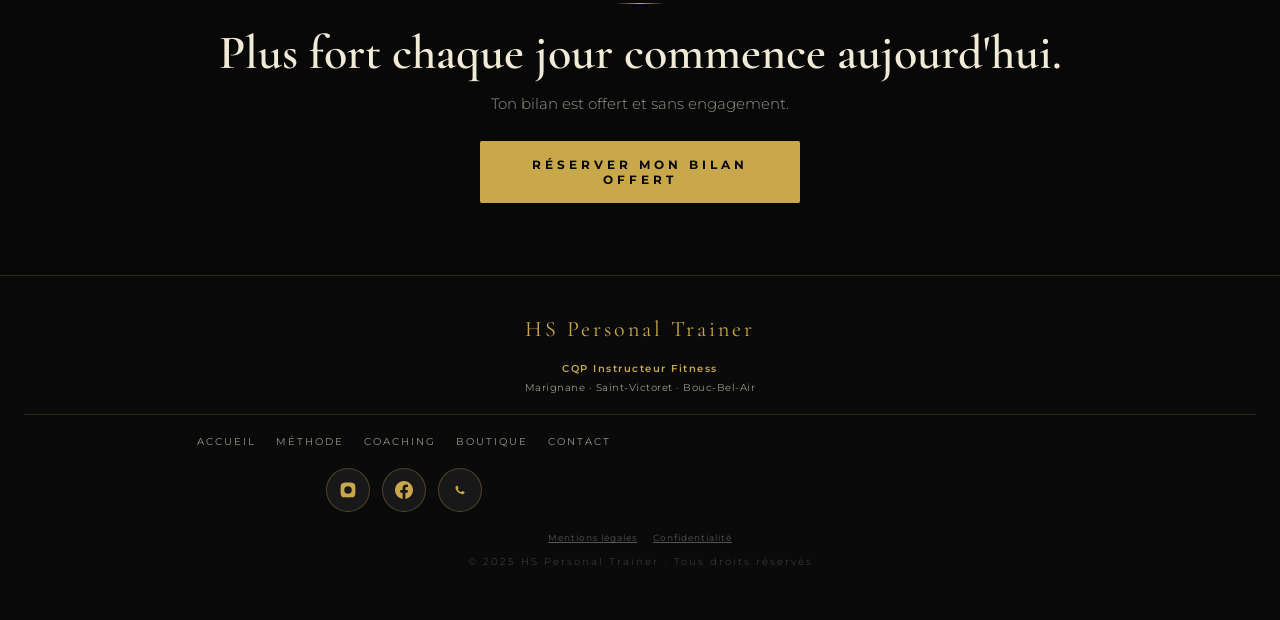
==== commit f1a2a057: "Add files via upload" ====
--- a/index.html
+++ b/index.html
@@ -21,6 +21,10 @@
   }
   .hero-content { position: relative; z-index: 2; display: flex; flex-direction: column; align-items: center; width: 100%; padding: 0 var(--sp-6); }
   .hero-sub { font-size: 11px; letter-spacing: 6px; text-transform: uppercase; color: var(--text-dim); font-weight: 300; margin-top: var(--sp-3); }
+  .hero-slogan {
+    font-family: var(--font-display); font-style: italic; font-weight: 600;
+    font-size: clamp(22px,5.5vw,32px); color: var(--gold); margin-top: var(--sp-4); line-height: 1.3;
+  }
   .scroll-hint { margin-top: var(--sp-6); display: flex; flex-direction: column; align-items: center; gap: var(--sp-2); cursor: pointer; }
   .scroll-hint span { font-size: 10px; letter-spacing: 4px; text-transform: uppercase; color: var(--gold); opacity: 0.7; }
   .scroll-arrow { width: 1px; height: 28px; background: linear-gradient(to bottom, var(--gold), transparent); }
@@ -74,6 +78,7 @@
   <div class="hero-content">
     <!-- Logo réel — fichier séparé : logo.png (à placer à côté du HTML en production) -->
     <img src="images/logo.png" alt="HS Personal Trainer" width="180" height="180" style="width:180px;height:180px;object-fit:contain;margin:0 auto 8px;display:block;">
+    <p class="hero-slogan">Plus fort chaque jour.</p>
     <p class="hero-sub">Transformation · Performance · Résultats</p>
     <div class="divider"></div>
     <a href="contact.html" class="btn-primary" style="max-width:280px">Réserver mon bilan offert</a>
@@ -258,6 +263,10 @@
 
 <footer class="footer">
   <div class="footer-logo">HS Personal Trainer</div>
+  <div class="footer-trust">
+    <span class="footer-trust__badge">CQP Instructeur Fitness</span>
+    <span class="footer-trust__zone">Marignane · Saint-Victoret · Bouc-Bel-Air</span>
+  </div>
   <nav class="footer-nav" aria-label="Navigation pied de page">
     <a href="index.html">Accueil</a>
     <a href="methode.html">Méthode</a>
@@ -270,12 +279,16 @@
     <a class="btn-icon" href="https://www.facebook.com/share/1AyCTRtEKN" target="_blank" aria-label="Facebook"><svg viewBox="0 0 24 24" width="18" height="18"><path fill="#C9A84C" d="M24 12.073c0-6.627-5.373-12-12-12s-12 5.373-12 12c0 5.99 4.388 10.954 10.125 11.854v-8.385H7.078v-3.47h3.047V9.43c0-3.007 1.792-4.669 4.533-4.669 1.312 0 2.686.235 2.686.235v2.953H15.83c-1.491 0-1.956.925-1.956 1.874v2.25h3.328l-.532 3.47h-2.796v8.385C19.612 23.027 24 18.062 24 12.073z"/></svg></a>
     <a class="btn-icon" href="https://wa.me/33614696264" target="_blank" aria-label="WhatsApp"><svg viewBox="0 0 24 24" width="18" height="18"><path fill="#C9A84C" d="M17.472 14.382c-.297-.149-1.758-.867-2.03-.967-.273-.099-.471-.148-.67.15-.197.297-.767.966-.94 1.164-.173.199-.347.223-.644.075-.297-.15-1.255-.463-2.39-1.475-.883-.788-1.48-1.761-1.653-2.059-.173-.297-.018-.458.13-.606a11 11 0 00.446-.52c.149-.174.198-.298.298-.497.099-.198.05-.371-.025-.52-.075-.149-.669-1.612-.916-2.207-.242-.579-.487-.5-.669-.51a5 5 0 00-.57-.01c-.198 0-.52.074-.792.372-.272.297-1.04 1.016-1.04 2.479 0 1.462 1.065 2.875 1.213 3.074.149.198 2.096 3.2 5.077 4.487.709.306 1.262.489 1.694.625.712.227 1.36.195 1.871.118.571-.085 1.758-.719 2.006-1.413.248-.694.248-1.289.173-1.413-.074-.124-.272-.198-.57-.347z"/></svg></a>
   </div>
+  <div class="footer-legal">
+    <a href="mentions-legales.html">Mentions légales</a>
+    <a href="politique-confidentialite.html">Confidentialité</a>
+  </div>
   <div class="footer-copy">© 2025 HS Personal Trainer · Tous droits réservés</div>
 </footer>
 
 <script>
-  HS.setActiveNavPage('accueil');
   document.addEventListener('DOMContentLoaded', function () {
+    HS.setActiveNavPage('accueil');
     HS.initScrollSpy(['lieux']);
   });
 </script>
--- a/design-system.css
+++ b/design-system.css
@@ -24,7 +24,7 @@
   --border-soft:   rgba(201,168,76,0.10);
 
   --text:      #F0EAD6;
-  --text-dim:  rgba(240,234,214,0.45);
+  --text-dim:  rgba(240,234,214,0.62);
   --text-mute: rgba(240,234,214,0.65);
   --white:     #ffffff;
 
@@ -75,7 +75,9 @@
 
   /* Layout */
   --content-width: 480px;   /* largeur max de lecture, mobile-first */
-  --nav-height: 52px;
+  --content-width-md: 760px;  /* tablette */
+  --content-width-lg: 1140px; /* desktop */
+  --nav-height: 56px;
   --z-nav: 999;
   --z-modal: 1000;
 }
@@ -200,9 +202,9 @@
   justify-content: space-between;
 }
 .navbar ul li a {
-  font-size: 9px; letter-spacing: 3px; text-transform: uppercase;
+  font-size: 10.5px; letter-spacing: 2px; text-transform: uppercase;
   color: var(--text-dim); font-weight: 600;
-  padding: var(--sp-2) var(--sp-1); display: block;
+  padding: var(--sp-3) var(--sp-1); display: block;
   border-bottom: 1px solid transparent;
   transition: color var(--t-fast) var(--ease);
 }
@@ -234,7 +236,7 @@
 /* Bouton secondaire : action alternative (en savoir plus, voir la méthode) */
 .btn-secondary {
   display: inline-block; width: 100%;
-  padding: var(--sp-4) - 1px;
+  padding: calc(var(--sp-4) - 1px);
   background: transparent;
   border: 1px solid var(--gold);
   border-radius: var(--radius-sm);
@@ -398,6 +400,12 @@
 .footer-nav { display: flex; justify-content: center; gap: var(--sp-5); flex-wrap: wrap; margin-bottom: var(--sp-5); }
 .footer-nav a { font-size: 10px; letter-spacing: 2px; text-transform: uppercase; color: var(--text-dim); }
 .footer-nav a:hover { color: var(--gold); }
+.footer-trust { display: flex; flex-direction: column; align-items: center; gap: 6px; margin-bottom: var(--sp-5); padding-bottom: var(--sp-5); border-bottom: 1px solid var(--border); }
+.footer-trust__badge { font-size: 10px; letter-spacing: 1.5px; color: var(--gold); font-weight: 600; }
+.footer-trust__zone { font-size: 10px; color: var(--text-dim); letter-spacing: 0.5px; }
+.footer-legal { display: flex; justify-content: center; gap: var(--sp-4); flex-wrap: wrap; margin-bottom: var(--sp-3); }
+.footer-legal a { font-size: 9px; color: rgba(255,255,255,0.3); letter-spacing: 1px; text-decoration: underline; }
+.footer-legal a:hover { color: var(--text-dim); }
 .footer-copy { font-size: 10px; color: rgba(255,255,255,0.18); letter-spacing: 2px; }
 
 /* ---------- 12. COMPOSANTS SPÉCIFIQUES ---------- */
@@ -559,11 +567,47 @@
 }
 .fit-for strong { color: var(--gold); }
 
-/* ---------- 17. BREAKPOINTS DE RÉFÉRENCE ----------
-   Mobile-first : le CSS de base cible le mobile (<640px).
-   sm : 640px  (tablette portrait)
-   md : 960px  (tablette paysage / petit desktop)
-   lg : 1200px (desktop)
-   Toujours ajouter les media queries en min-width, jamais
-   en max-width, pour rester cohérent avec l'écriture mobile-first.
+/* ---------- 18. RESPONSIVE DESKTOP (v1.2 — ajout additif) ----------
+   Élargit les fondations communes à toutes les pages sur tablette/desktop.
+   Les mises en page spécifiques (hero en 2 colonnes, grilles élargies)
+   sont ajoutées dans le CSS propre à chaque page, en s'appuyant sur
+   --content-width-md / --content-width-lg définis ci-dessus.
 ------------------------------------------------------------ */
+@media (min-width: 760px) {
+  .navbar ul { max-width: var(--content-width-md); }
+  .section, .footer-nav, .footer-social { max-width: var(--content-width-md); }
+  .footer-logo, .footer-copy { max-width: var(--content-width-md); margin-left: auto; margin-right: auto; }
+}
+
+@media (min-width: 1200px) {
+  body { font-size: 15px; }
+  .navbar ul { max-width: var(--content-width-lg); }
+  .navbar ul li a { font-size: 12px; letter-spacing: 2.5px; }
+  .section { max-width: var(--content-width-lg); padding-top: var(--sp-18); padding-bottom: var(--sp-18); }
+  .h1 { font-size: clamp(72px, 7vw, 120px); }
+  .h2 { font-size: 48px; }
+  .h3 { font-size: 30px; }
+  .body-text { font-size: 15px; }
+  .btn-primary, .btn-secondary { width: auto; padding-left: var(--sp-10); padding-right: var(--sp-10); }
+  .grid-3 { grid-template-columns: repeat(3, 1fr); gap: var(--sp-6); }
+  .grid-2 { grid-template-columns: 1fr 1fr; gap: var(--sp-8); }
+}
+
+/* Conteneur deux-colonnes générique, utilisable sur toute page
+   (texte d'un côté, image/visuel de l'autre) — desktop uniquement. */
+.desktop-split { display: block; }
+@media (min-width: 1200px) {
+  .desktop-split {
+    display: grid; grid-template-columns: 1fr 1fr; gap: var(--sp-12);
+    align-items: center; max-width: var(--content-width-lg); margin: 0 auto;
+  }
+  .desktop-split.reverse { direction: rtl; }
+  .desktop-split.reverse > * { direction: ltr; }
+}
+
+/* Listes de cartes empilées (offres, FAQ) : restent en 1 colonne jusqu'au
+   desktop pour ne pas comprimer des accordéons sur tablette moyenne. */
+.card-list { display: flex; flex-direction: column; gap: 10px; }
+@media (min-width: 1200px) {
+  .card-list { display: grid; grid-template-columns: 1fr 1fr; gap: var(--sp-5); align-items: start; }
+}
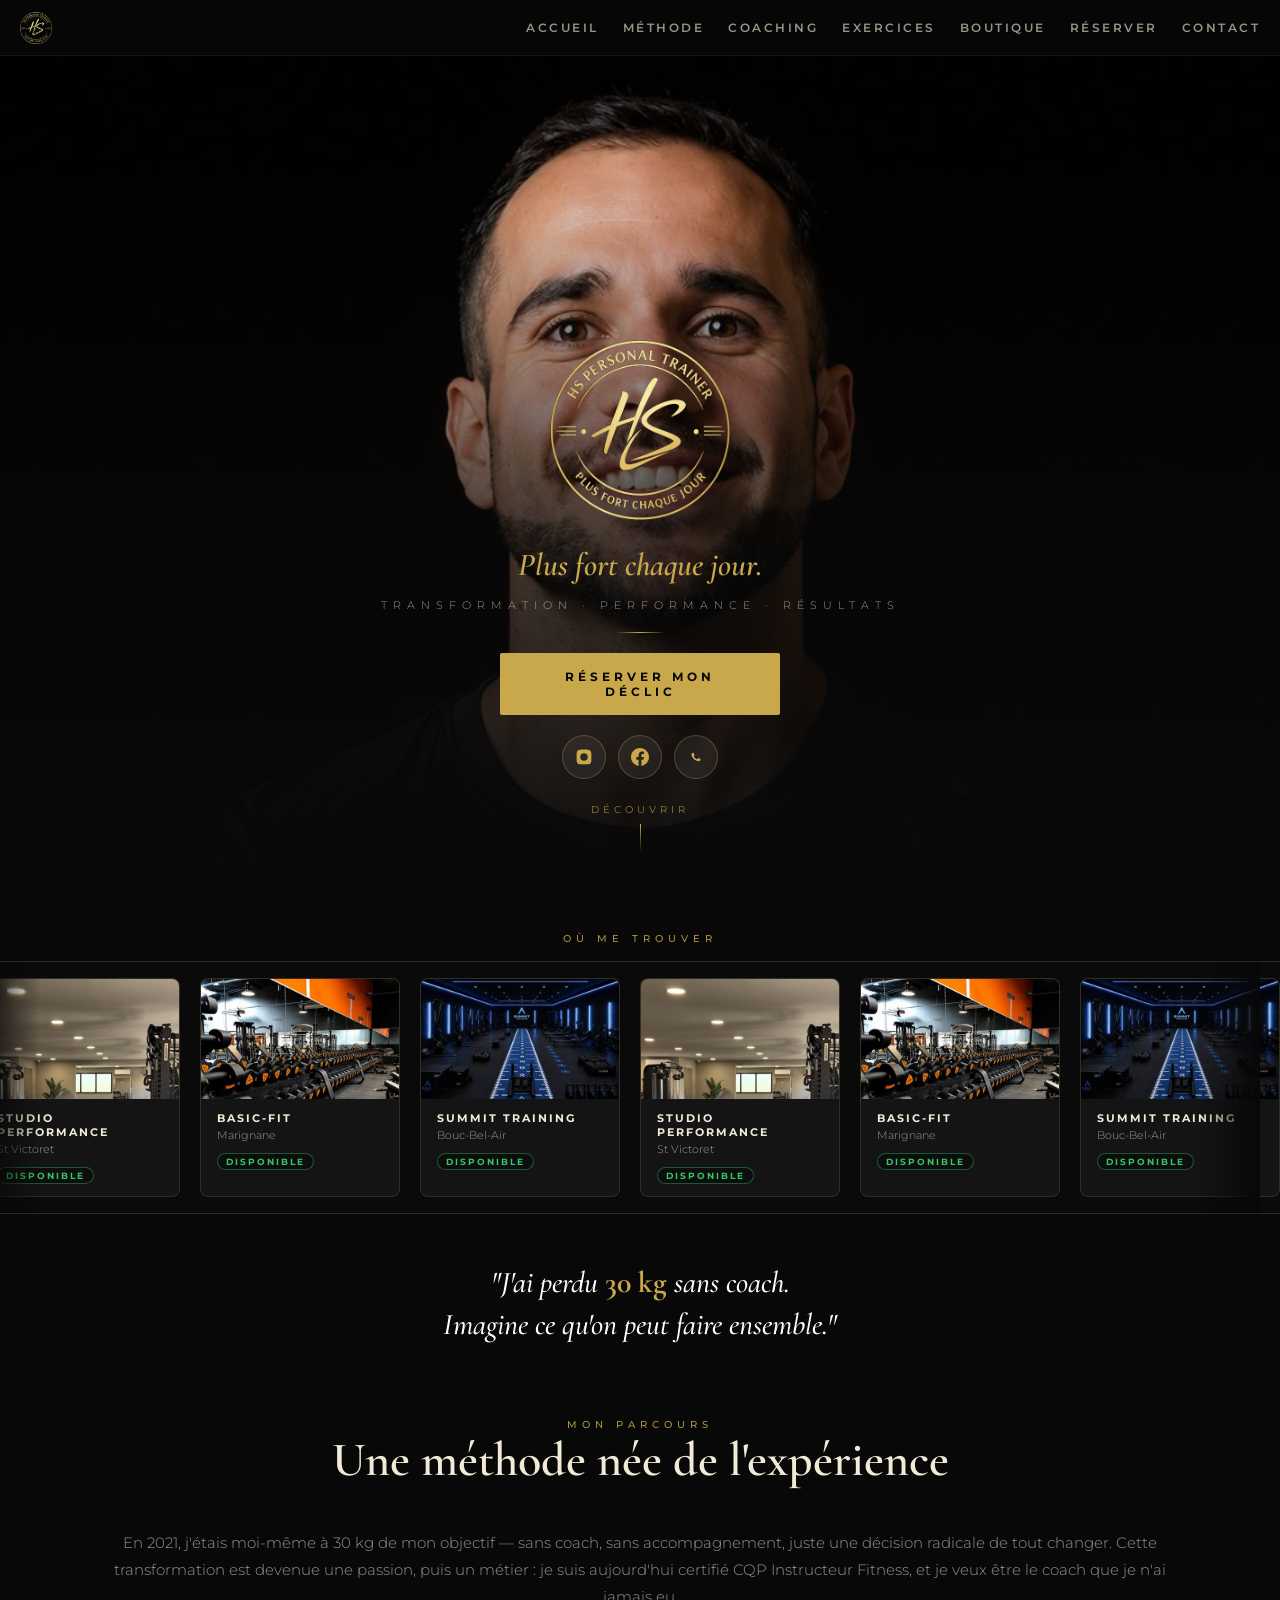
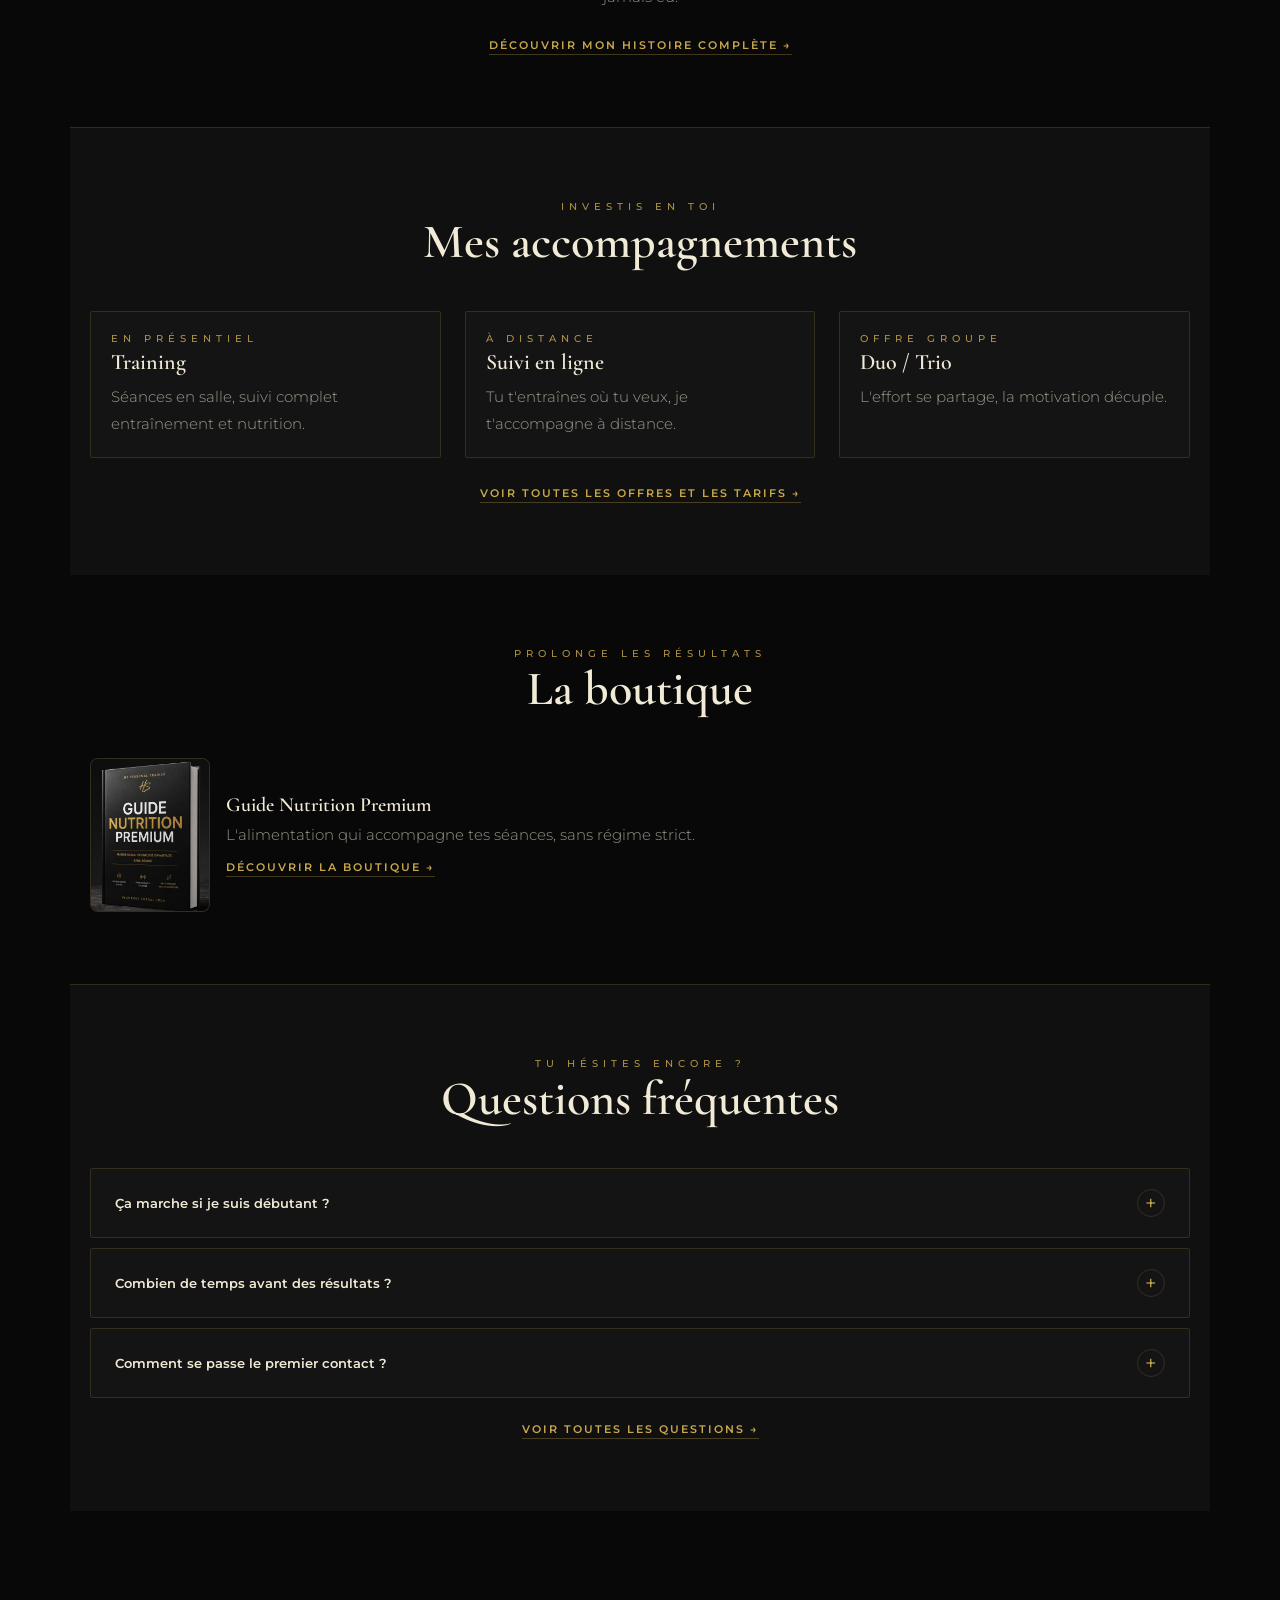
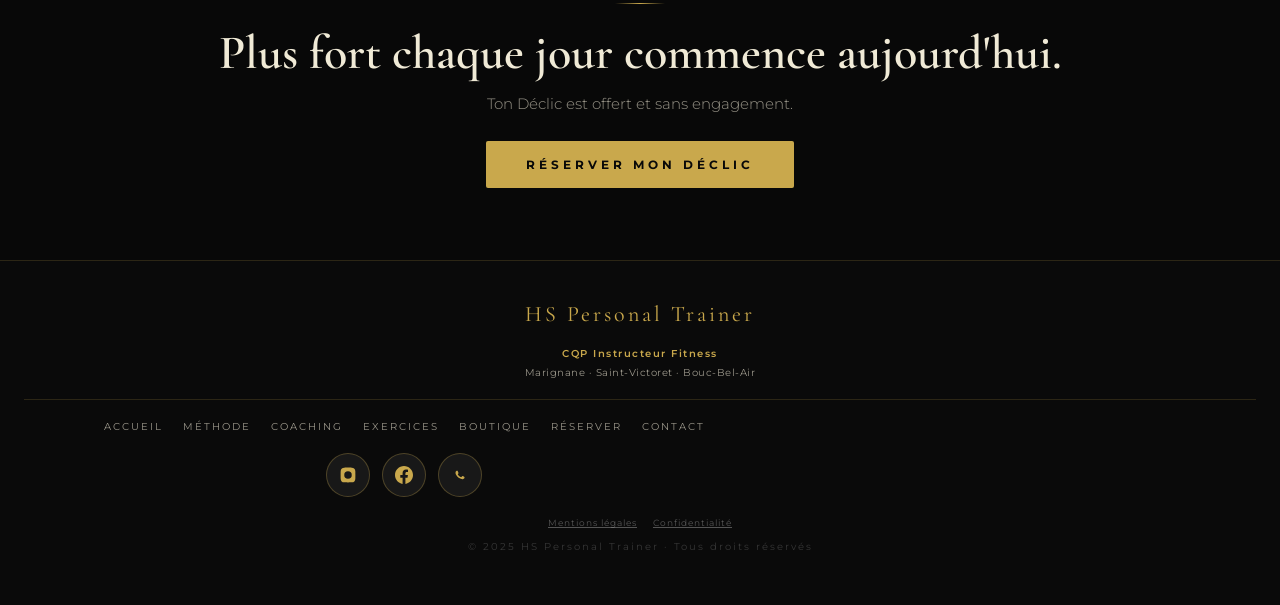
==== commit a8d92070: "Add files via upload" ====
--- a/index.html
+++ b/index.html
@@ -4,7 +4,11 @@
 <meta charset="UTF-8">
 <meta name="viewport" content="width=device-width, initial-scale=1.0">
 <title>HS Personal Trainer — Coach sportif premium à Marignane, Aix-en-Provence</title>
-<meta name="description" content="Coach sportif certifié à Marignane, Saint-Victoret et Bouc-Bel-Air. Accompagnement premium, méthode personnalisée, résultats durables. Réservez votre bilan offert.">
+<meta name="description" content="Coach sportif certifié à Marignane, Saint-Victoret et Bouc-Bel-Air. Accompagnement premium, méthode personnalisée, résultats durables. Réservez votre Déclic.">
+<link rel="icon" type="image/png" sizes="32x32" href="images/favicon-32.png">
+<link rel="icon" type="image/png" sizes="16x16" href="images/favicon-16.png">
+<link rel="apple-touch-icon" sizes="180x180" href="images/favicon-180.png">
+<link rel="shortcut icon" href="favicon.ico">
 <link rel="stylesheet" href="design-system.css">
 <script src="common.js" defer></script>
 <style>
@@ -61,14 +65,21 @@
 <body>
 
 <nav class="navbar">
+  <a href="index.html" class="navbar-brand"><img src="images/logo.png" alt="HS Personal Trainer"></a>
+  <button class="menu-toggle" id="menuToggle" aria-label="Ouvrir le menu" aria-expanded="false">
+    <span></span><span></span><span></span>
+  </button>
   <ul>
     <li><a href="index.html" data-page="accueil">Accueil</a></li>
     <li><a href="methode.html" data-page="methode">Méthode</a></li>
     <li><a href="coaching.html" data-page="coaching">Coaching</a></li>
+    <li><a href="bibliotheque-exercices.html" data-page="exercices">Exercices</a></li>
     <li><a href="boutique.html" data-page="boutique">Boutique</a></li>
+    <li><a href="reservation.html" data-page="reservation">Réserver</a></li>
     <li><a href="contact.html" data-page="contact">Contact</a></li>
   </ul>
 </nav>
+<div class="nav-overlay" id="navOverlay"></div>
 
 <!-- HERO -->
 <header class="hero">
@@ -78,18 +89,18 @@
   <div class="hero-content">
     <!-- Logo réel — fichier séparé : logo.png (à placer à côté du HTML en production) -->
     <img src="images/logo.png" alt="HS Personal Trainer" width="180" height="180" style="width:180px;height:180px;object-fit:contain;margin:0 auto 8px;display:block;">
-    <p class="hero-slogan">Plus fort chaque jour.</p>
+    <h1 class="hero-slogan">Plus fort chaque jour.</h1>
     <p class="hero-sub">Transformation · Performance · Résultats</p>
     <div class="divider"></div>
-    <a href="contact.html" class="btn-primary" style="max-width:280px">Réserver mon bilan offert</a>
+    <a href="contact.html" class="btn-primary" style="max-width:280px">Réserver mon Déclic</a>
     <div class="icon-row" style="display:flex;gap:12px;margin-top:20px">
-      <a class="btn-icon" href="https://www.instagram.com/helioosanto?igsh=MW5tNTdtajlxYWZvYg%3D%3D&utm_source=qr" target="_blank" aria-label="Instagram HS Personal Trainer">
+      <a class="btn-icon" href="https://www.instagram.com/helioosanto?igsh=MW5tNTdtajlxYWZvYg%3D%3D&utm_source=qr" target="_blank" rel="noopener" aria-label="Instagram HS Personal Trainer">
         <svg viewBox="0 0 24 24" width="18" height="18"><path fill="#C9A84C" d="M12 2.163c3.204 0 3.584.012 4.85.07 3.252.148 4.771 1.691 4.919 4.919.058 1.265.069 1.645.069 4.849 0 3.205-.012 3.584-.069 4.849-.149 3.225-1.664 4.771-4.919 4.919-1.266.058-1.644.07-4.85.07-3.204 0-3.584-.012-4.849-.07-3.26-.149-4.771-1.699-4.919-4.92-.058-1.265-.07-1.644-.07-4.849 0-3.204.013-3.583.07-4.849.149-3.227 1.664-4.771 4.919-4.919 1.266-.057 1.645-.069 4.849-.069zM12 7.001a4.999 4.999 0 100 9.998 4.999 4.999 0 000-9.998z"/></svg>
       </a>
-      <a class="btn-icon" href="https://www.facebook.com/share/1AyCTRtEKN" target="_blank" aria-label="Facebook HS Personal Trainer">
+      <a class="btn-icon" href="https://www.facebook.com/share/1AyCTRtEKN" target="_blank" rel="noopener" aria-label="Facebook HS Personal Trainer">
         <svg viewBox="0 0 24 24" width="18" height="18"><path fill="#C9A84C" d="M24 12.073c0-6.627-5.373-12-12-12s-12 5.373-12 12c0 5.99 4.388 10.954 10.125 11.854v-8.385H7.078v-3.47h3.047V9.43c0-3.007 1.792-4.669 4.533-4.669 1.312 0 2.686.235 2.686.235v2.953H15.83c-1.491 0-1.956.925-1.956 1.874v2.25h3.328l-.532 3.47h-2.796v8.385C19.612 23.027 24 18.062 24 12.073z"/></svg>
       </a>
-      <a class="btn-icon" href="https://wa.me/33614696264" target="_blank" aria-label="Contacter Hélio sur WhatsApp">
+      <a class="btn-icon" href="https://wa.me/33614696264" target="_blank" rel="noopener" aria-label="Contacter Hélio sur WhatsApp">
         <svg viewBox="0 0 24 24" width="18" height="18"><path fill="#C9A84C" d="M17.472 14.382c-.297-.149-1.758-.867-2.03-.967-.273-.099-.471-.148-.67.15-.197.297-.767.966-.94 1.164-.173.199-.347.223-.644.075-.297-.15-1.255-.463-2.39-1.475-.883-.788-1.48-1.761-1.653-2.059-.173-.297-.018-.458.13-.606a11 11 0 00.446-.52c.149-.174.198-.298.298-.497.099-.198.05-.371-.025-.52-.075-.149-.669-1.612-.916-2.207-.242-.579-.487-.5-.669-.51a5 5 0 00-.57-.01c-.198 0-.52.074-.792.372-.272.297-1.04 1.016-1.04 2.479 0 1.462 1.065 2.875 1.213 3.074.149.198 2.096 3.2 5.077 4.487.709.306 1.262.489 1.694.625.712.227 1.36.195 1.871.118.571-.085 1.758-.719 2.006-1.413.248-.694.248-1.289.173-1.413-.074-.124-.272-.198-.57-.347z"/></svg>
       </a>
     </div>
@@ -142,6 +153,14 @@
         <div class="ticker-card__body">
           <div class="ticker-card__name">Basic-Fit</div>
           <div class="ticker-card__loc">Marignane</div>
+          <span class="badge badge--status badge--ok">Disponible</span>
+        </div>
+      </a>
+      <a class="ticker-card hover-lift" href="coaching.html#summit-training">
+        <img class="ticker-card__img ticker-card__img--photo" src="images/venue-summittraining.jpg" alt="Salle Summit Training Bouc-Bel-Air">
+        <div class="ticker-card__body">
+          <div class="ticker-card__name">Summit Training</div>
+          <div class="ticker-card__loc">Bouc-Bel-Air</div>
           <span class="badge badge--status badge--ok">Disponible</span>
         </div>
       </a>
@@ -257,8 +276,8 @@
 <section class="section text-center reveal">
   <div class="divider"></div>
   <h2 class="h2" style="margin-bottom:8px">Plus fort chaque jour commence aujourd'hui.</h2>
-  <p class="body-text" style="margin-bottom:24px">Ton bilan est offert et sans engagement.</p>
-  <a href="contact.html" class="btn-primary" style="max-width:320px;margin:0 auto">Réserver mon bilan offert</a>
+  <p class="body-text" style="margin-bottom:24px">Ton Déclic est offert et sans engagement.</p>
+  <a href="contact.html" class="btn-primary" style="max-width:320px;margin:0 auto">Réserver mon Déclic</a>
 </section>
 
 <footer class="footer">
@@ -271,13 +290,15 @@
     <a href="index.html">Accueil</a>
     <a href="methode.html">Méthode</a>
     <a href="coaching.html">Coaching</a>
+    <a href="bibliotheque-exercices.html">Exercices</a>
     <a href="boutique.html">Boutique</a>
+    <a href="reservation.html">Réserver</a>
     <a href="contact.html">Contact</a>
   </nav>
   <div class="footer-social">
-    <a class="btn-icon" href="https://www.instagram.com/helioosanto?igsh=MW5tNTdtajlxYWZvYg%3D%3D&utm_source=qr" target="_blank" aria-label="Instagram"><svg viewBox="0 0 24 24" width="18" height="18"><path fill="#C9A84C" d="M12 2.163c3.204 0 3.584.012 4.85.07 3.252.148 4.771 1.691 4.919 4.919.058 1.265.069 1.645.069 4.849 0 3.205-.012 3.584-.069 4.849-.149 3.225-1.664 4.771-4.919 4.919-1.266.058-1.644.07-4.85.07-3.204 0-3.584-.012-4.849-.07-3.26-.149-4.771-1.699-4.919-4.92-.058-1.265-.07-1.644-.07-4.849 0-3.204.013-3.583.07-4.849.149-3.227 1.664-4.771 4.919-4.919 1.266-.057 1.645-.069 4.849-.069zM12 7.001a4.999 4.999 0 100 9.998 4.999 4.999 0 000-9.998z"/></svg></a>
-    <a class="btn-icon" href="https://www.facebook.com/share/1AyCTRtEKN" target="_blank" aria-label="Facebook"><svg viewBox="0 0 24 24" width="18" height="18"><path fill="#C9A84C" d="M24 12.073c0-6.627-5.373-12-12-12s-12 5.373-12 12c0 5.99 4.388 10.954 10.125 11.854v-8.385H7.078v-3.47h3.047V9.43c0-3.007 1.792-4.669 4.533-4.669 1.312 0 2.686.235 2.686.235v2.953H15.83c-1.491 0-1.956.925-1.956 1.874v2.25h3.328l-.532 3.47h-2.796v8.385C19.612 23.027 24 18.062 24 12.073z"/></svg></a>
-    <a class="btn-icon" href="https://wa.me/33614696264" target="_blank" aria-label="WhatsApp"><svg viewBox="0 0 24 24" width="18" height="18"><path fill="#C9A84C" d="M17.472 14.382c-.297-.149-1.758-.867-2.03-.967-.273-.099-.471-.148-.67.15-.197.297-.767.966-.94 1.164-.173.199-.347.223-.644.075-.297-.15-1.255-.463-2.39-1.475-.883-.788-1.48-1.761-1.653-2.059-.173-.297-.018-.458.13-.606a11 11 0 00.446-.52c.149-.174.198-.298.298-.497.099-.198.05-.371-.025-.52-.075-.149-.669-1.612-.916-2.207-.242-.579-.487-.5-.669-.51a5 5 0 00-.57-.01c-.198 0-.52.074-.792.372-.272.297-1.04 1.016-1.04 2.479 0 1.462 1.065 2.875 1.213 3.074.149.198 2.096 3.2 5.077 4.487.709.306 1.262.489 1.694.625.712.227 1.36.195 1.871.118.571-.085 1.758-.719 2.006-1.413.248-.694.248-1.289.173-1.413-.074-.124-.272-.198-.57-.347z"/></svg></a>
+    <a class="btn-icon" href="https://www.instagram.com/helioosanto?igsh=MW5tNTdtajlxYWZvYg%3D%3D&utm_source=qr" target="_blank" rel="noopener" aria-label="Instagram"><svg viewBox="0 0 24 24" width="18" height="18"><path fill="#C9A84C" d="M12 2.163c3.204 0 3.584.012 4.85.07 3.252.148 4.771 1.691 4.919 4.919.058 1.265.069 1.645.069 4.849 0 3.205-.012 3.584-.069 4.849-.149 3.225-1.664 4.771-4.919 4.919-1.266.058-1.644.07-4.85.07-3.204 0-3.584-.012-4.849-.07-3.26-.149-4.771-1.699-4.919-4.92-.058-1.265-.07-1.644-.07-4.849 0-3.204.013-3.583.07-4.849.149-3.227 1.664-4.771 4.919-4.919 1.266-.057 1.645-.069 4.849-.069zM12 7.001a4.999 4.999 0 100 9.998 4.999 4.999 0 000-9.998z"/></svg></a>
+    <a class="btn-icon" href="https://www.facebook.com/share/1AyCTRtEKN" target="_blank" rel="noopener" aria-label="Facebook"><svg viewBox="0 0 24 24" width="18" height="18"><path fill="#C9A84C" d="M24 12.073c0-6.627-5.373-12-12-12s-12 5.373-12 12c0 5.99 4.388 10.954 10.125 11.854v-8.385H7.078v-3.47h3.047V9.43c0-3.007 1.792-4.669 4.533-4.669 1.312 0 2.686.235 2.686.235v2.953H15.83c-1.491 0-1.956.925-1.956 1.874v2.25h3.328l-.532 3.47h-2.796v8.385C19.612 23.027 24 18.062 24 12.073z"/></svg></a>
+    <a class="btn-icon" href="https://wa.me/33614696264" target="_blank" rel="noopener" aria-label="WhatsApp"><svg viewBox="0 0 24 24" width="18" height="18"><path fill="#C9A84C" d="M17.472 14.382c-.297-.149-1.758-.867-2.03-.967-.273-.099-.471-.148-.67.15-.197.297-.767.966-.94 1.164-.173.199-.347.223-.644.075-.297-.15-1.255-.463-2.39-1.475-.883-.788-1.48-1.761-1.653-2.059-.173-.297-.018-.458.13-.606a11 11 0 00.446-.52c.149-.174.198-.298.298-.497.099-.198.05-.371-.025-.52-.075-.149-.669-1.612-.916-2.207-.242-.579-.487-.5-.669-.51a5 5 0 00-.57-.01c-.198 0-.52.074-.792.372-.272.297-1.04 1.016-1.04 2.479 0 1.462 1.065 2.875 1.213 3.074.149.198 2.096 3.2 5.077 4.487.709.306 1.262.489 1.694.625.712.227 1.36.195 1.871.118.571-.085 1.758-.719 2.006-1.413.248-.694.248-1.289.173-1.413-.074-.124-.272-.198-.57-.347z"/></svg></a>
   </div>
   <div class="footer-legal">
     <a href="mentions-legales.html">Mentions légales</a>
--- a/design-system.css
+++ b/design-system.css
@@ -193,24 +193,70 @@
   -webkit-backdrop-filter: blur(12px);
   border-bottom: 1px solid var(--border-soft);
   padding: 0 var(--sp-5);
-  display: flex; align-items: center; justify-content: center;
+  display: flex; align-items: center; justify-content: space-between;
   height: var(--nav-height);
 }
+.navbar-brand { display: flex; align-items: center; }
+.navbar-brand img { height: 32px; width: auto; display: block; }
+
+/* Bouton hamburger — visible sur mobile/tablette */
+.menu-toggle {
+  width: 32px; height: 32px; display: flex; flex-direction: column;
+  justify-content: center; align-items: center; gap: 5px;
+  background: none; border: none; cursor: pointer; padding: 0;
+  z-index: calc(var(--z-modal) + 1); position: relative;
+}
+.menu-toggle span {
+  width: 22px; height: 1.5px; background: var(--gold);
+  transition: transform var(--t-fast) var(--ease), opacity var(--t-fast) var(--ease);
+}
+.menu-toggle.active span:nth-child(1) { transform: translateY(6.5px) rotate(45deg); }
+.menu-toggle.active span:nth-child(2) { opacity: 0; }
+.menu-toggle.active span:nth-child(3) { transform: translateY(-6.5px) rotate(-45deg); }
+
+/* Volet de navigation — hors écran par défaut, glisse depuis la droite */
 .navbar ul {
-  display: flex; list-style: none;
-  width: 100%; max-width: var(--content-width);
-  justify-content: space-between;
-}
+  list-style: none;
+  position: fixed; top: 0; right: 0; height: 100vh; width: 78%; max-width: 320px;
+  background: var(--black); border-left: 1px solid var(--border);
+  display: flex; flex-direction: column; align-items: flex-start; justify-content: flex-start;
+  gap: var(--sp-1); padding: calc(var(--nav-height) + var(--sp-8)) var(--sp-6);
+  transform: translateX(100%); transition: transform var(--t-base) var(--ease);
+  z-index: var(--z-modal);
+}
+.navbar ul.open { transform: translateX(0); }
+.navbar ul li { width: 100%; }
 .navbar ul li a {
-  font-size: 10.5px; letter-spacing: 2px; text-transform: uppercase;
+  font-size: 15px; letter-spacing: 1px; text-transform: uppercase;
   color: var(--text-dim); font-weight: 600;
-  padding: var(--sp-3) var(--sp-1); display: block;
-  border-bottom: 1px solid transparent;
+  padding: var(--sp-3) 0; display: block; width: 100%;
+  border-bottom: 1px solid var(--border-soft);
   transition: color var(--t-fast) var(--ease);
 }
 .navbar ul li a:hover,
 .navbar ul li a.active { color: var(--gold); }
-.navbar ul li a.active { border-bottom-color: var(--gold); }
+
+/* Fond sombre derrière le volet ouvert */
+.nav-overlay {
+  position: fixed; inset: 0; background: rgba(0,0,0,0.6);
+  opacity: 0; pointer-events: none; transition: opacity var(--t-base) var(--ease);
+  z-index: calc(var(--z-modal) - 1);
+}
+.nav-overlay.visible { opacity: 1; pointer-events: auto; }
+
+/* Desktop : nav horizontale classique, hamburger masqué */
+@media (min-width: 1200px) {
+  .menu-toggle { display: none; }
+  .navbar ul {
+    position: static; height: auto; width: auto; max-width: none;
+    background: none; border: none; flex-direction: row;
+    align-items: center; justify-content: flex-end; gap: var(--sp-6);
+    padding: 0; transform: none;
+  }
+  .navbar ul li { width: auto; }
+  .navbar ul li a { padding: var(--sp-2) 0; border: none; font-size: 12px; letter-spacing: 2px; }
+  .nav-overlay { display: none; }
+}
 
 /* ---------- 7. BOUTONS ---------- */
 /* Bouton primaire : action de conversion (bilan offert, prise de RDV)
@@ -434,19 +480,21 @@
 .tl-year { font-family: var(--font-display); font-size: 34px; font-weight: 700; color: var(--gold); line-height: 1; }
 .tl-label { font-size: 10px; font-weight: 700; letter-spacing: 2px; text-transform: uppercase; color: var(--white); margin: var(--sp-1) 0 var(--sp-2); }
 
-/* Ticker horizontal (lieux, avis, logos) */
+/* Ticker horizontal (lieux, avis, logos) — défilement automatique
+   piloté en JS (HS.initTouchTicker), interrompu et pris en main
+   dès que l'utilisateur touche/glisse, comme un vrai carrousel. */
 .ticker-wrap {
-  overflow: hidden; border-top: 1px solid rgba(201,168,76,0.2); border-bottom: 1px solid rgba(201,168,76,0.2);
+  overflow-x: auto; -webkit-overflow-scrolling: touch; scrollbar-width: none;
+  border-top: 1px solid rgba(201,168,76,0.2); border-bottom: 1px solid rgba(201,168,76,0.2);
   background: var(--surface); padding: var(--sp-4) 0; position: relative;
 }
+.ticker-wrap::-webkit-scrollbar { display: none; }
 .ticker-wrap::before, .ticker-wrap::after {
   content: ''; position: absolute; top: 0; bottom: 0; width: 60px; z-index: 2; pointer-events: none;
 }
 .ticker-wrap::before { left: 0; background: linear-gradient(to right, var(--black), transparent); }
 .ticker-wrap::after  { right: 0; background: linear-gradient(to left, var(--black), transparent); }
-.ticker-track { display: flex; gap: var(--sp-5); width: max-content; animation: ticker 14s linear infinite; }
-.ticker-track:hover { animation-play-state: paused; }
-@keyframes ticker { 0% { transform: translateX(0); } 100% { transform: translateX(-50%); } }
+.ticker-track { display: flex; gap: var(--sp-5); width: max-content; }
 
 /* Grille responsive générique (2 col dès tablette) */
 .grid-2 { display: grid; grid-template-columns: 1fr; gap: var(--sp-4); }
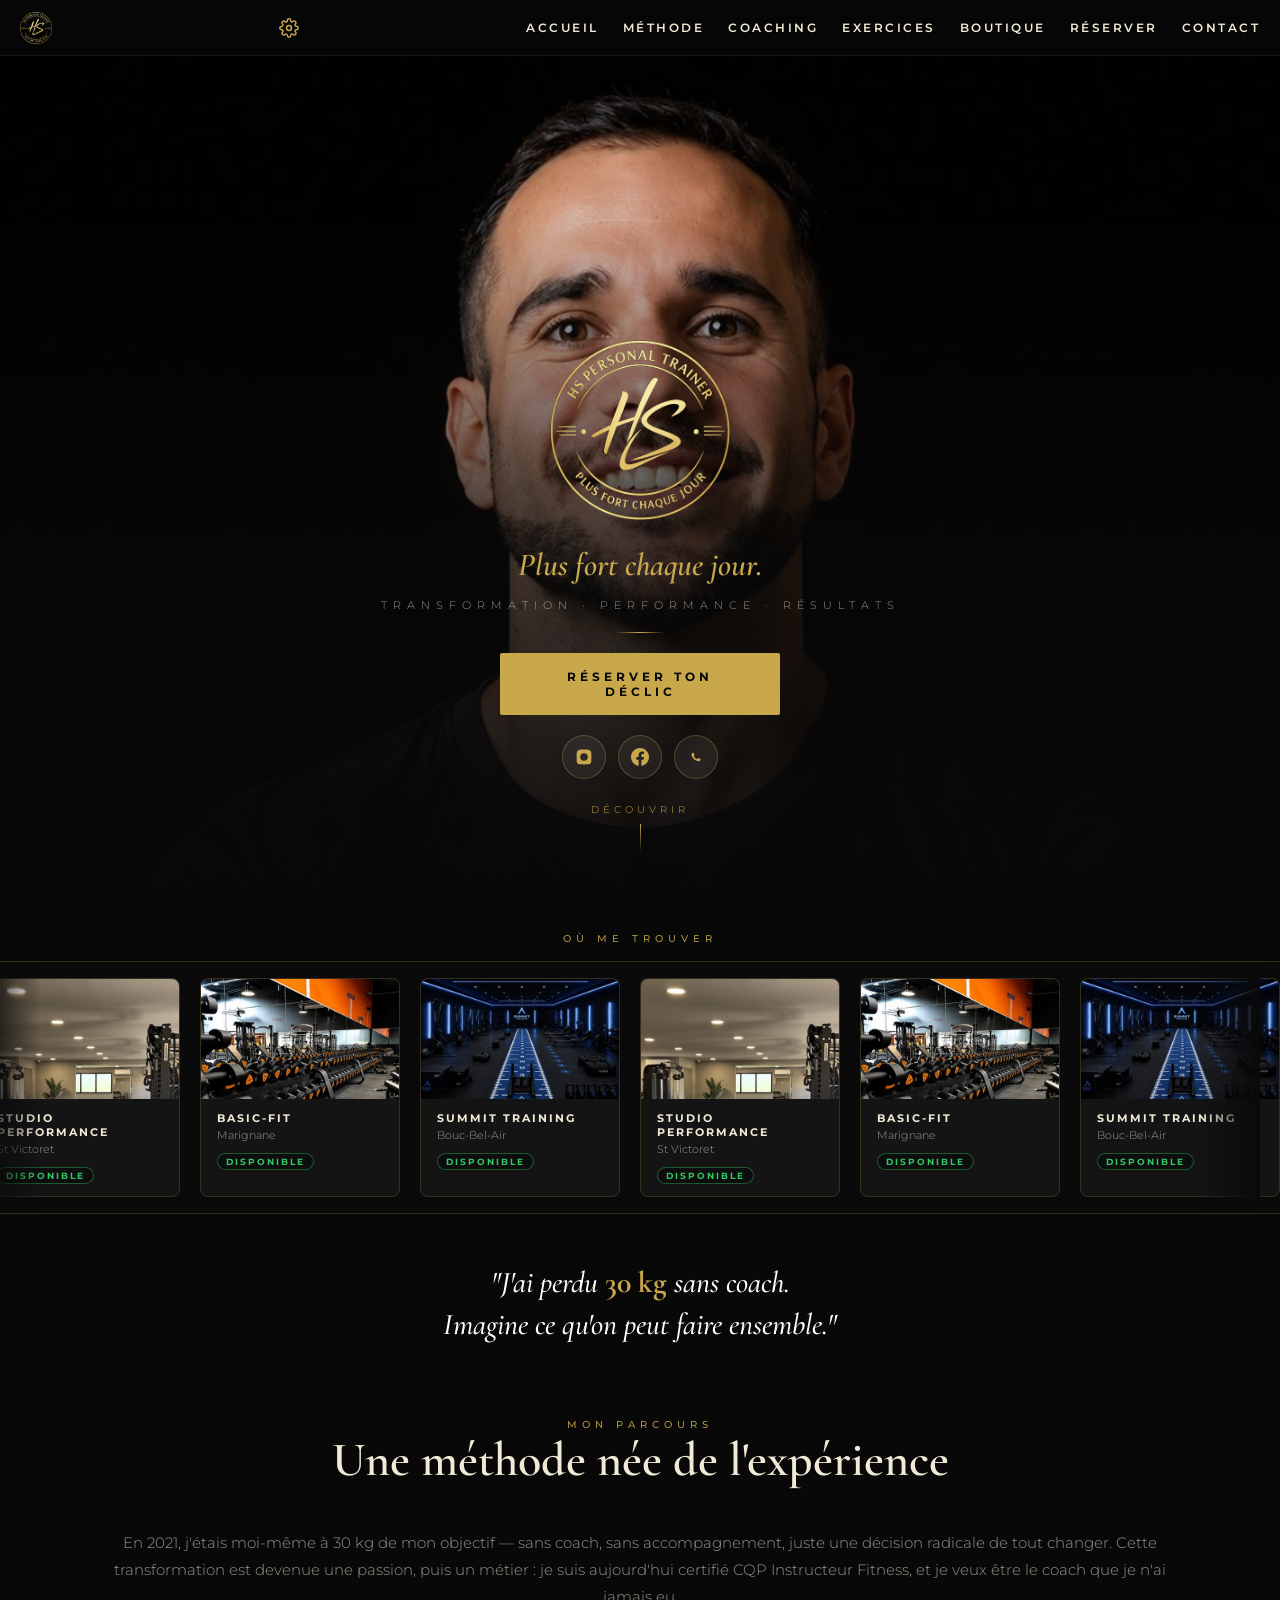
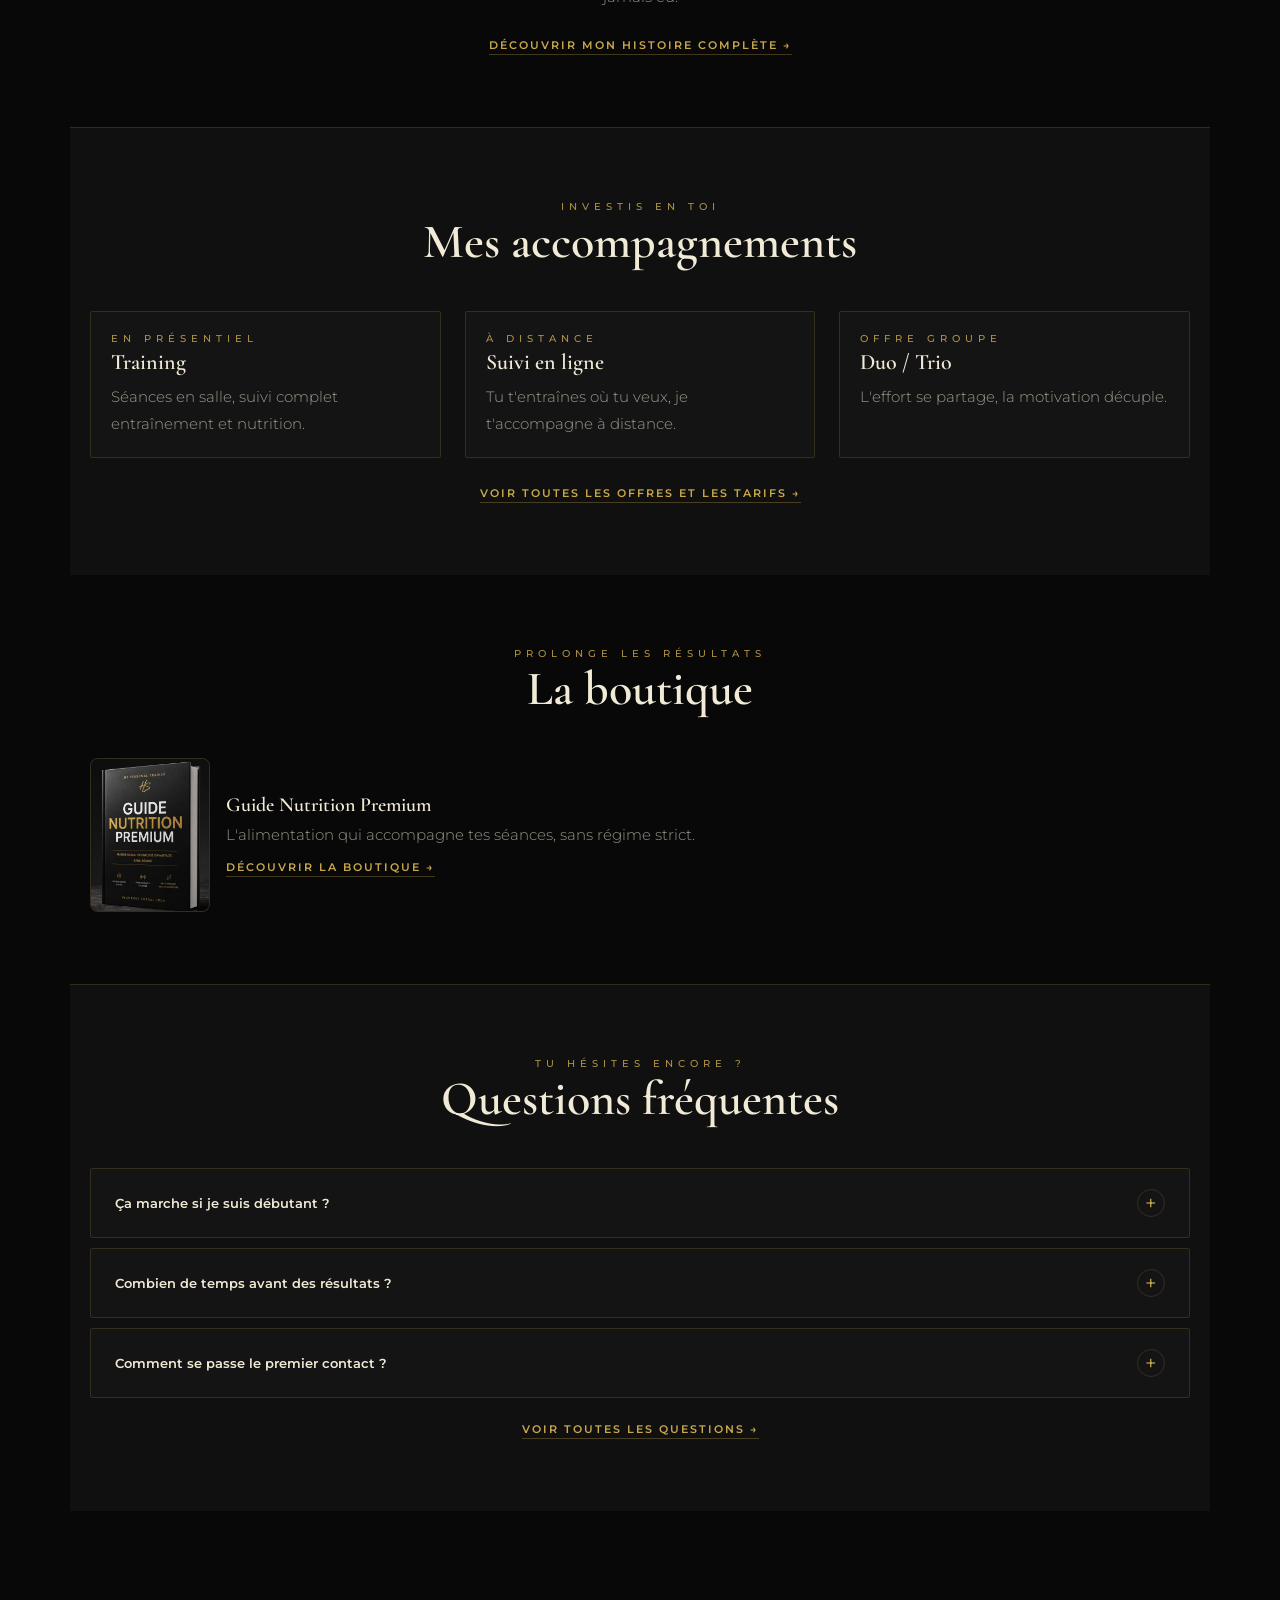
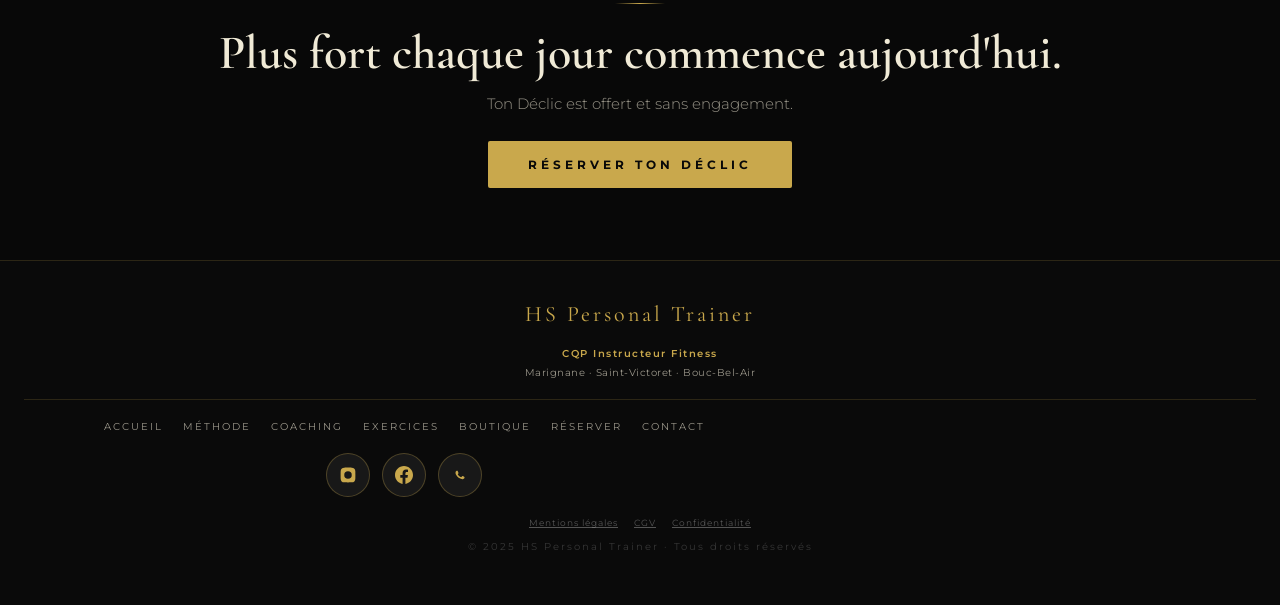
==== commit 69189219: "Add files via upload" ====
--- a/index.html
+++ b/index.html
@@ -1,6 +1,7 @@
 <!DOCTYPE html>
 <html lang="fr">
 <head>
+<script>(function(){try{var t=localStorage.getItem('hs-theme');if(t==='light')document.documentElement.setAttribute('data-theme','light');var s=localStorage.getItem('hs-fontsize');if(s&&s!=='normal')document.documentElement.setAttribute('data-fontsize',s);}catch(e){}})();</script>
 <meta charset="UTF-8">
 <meta name="viewport" content="width=device-width, initial-scale=1.0">
 <title>HS Personal Trainer — Coach sportif premium à Marignane, Aix-en-Provence</title>
@@ -18,13 +19,13 @@
     align-items: center; justify-content: flex-end; position: relative;
     text-align: center; overflow: hidden; padding-bottom: var(--sp-12);
   }
-  .hero-bg { position: absolute; inset: 0; z-index: 0; background: linear-gradient(160deg, #1c1c1c, var(--black)); }
+  .hero-bg { position: absolute; inset: 0; z-index: 0; background: linear-gradient(160deg, #1c1c1c, #080808); }
   .hero-bg::after {
     content: ''; position: absolute; inset: 0;
     background: linear-gradient(to bottom, rgba(8,8,8,0.05) 0%, rgba(8,8,8,0.15) 25%, rgba(8,8,8,0.75) 60%, rgba(8,8,8,1) 100%);
   }
   .hero-content { position: relative; z-index: 2; display: flex; flex-direction: column; align-items: center; width: 100%; padding: 0 var(--sp-6); }
-  .hero-sub { font-size: 11px; letter-spacing: 6px; text-transform: uppercase; color: var(--text-dim); font-weight: 300; margin-top: var(--sp-3); }
+  .hero-sub { font-size: 11px; letter-spacing: 6px; text-transform: uppercase; color: rgba(240,234,214,0.62); font-weight: 300; margin-top: var(--sp-3); }
   .hero-slogan {
     font-family: var(--font-display); font-style: italic; font-weight: 600;
     font-size: clamp(22px,5.5vw,32px); color: var(--gold); margin-top: var(--sp-4); line-height: 1.3;
@@ -66,9 +67,14 @@
 
 <nav class="navbar">
   <a href="index.html" class="navbar-brand"><img src="images/logo.png" alt="HS Personal Trainer"></a>
-  <button class="menu-toggle" id="menuToggle" aria-label="Ouvrir le menu" aria-expanded="false">
-    <span></span><span></span><span></span>
-  </button>
+  <div class="navbar-actions">
+    <button class="settings-toggle" id="settingsToggle" aria-label="Paramètres">
+      <svg viewBox="0 0 24 24" fill="none" stroke="currentColor" stroke-width="1.8"><circle cx="12" cy="12" r="3"></circle><path d="M19.4 15a1.65 1.65 0 00.33 1.82l.06.06a2 2 0 11-2.83 2.83l-.06-.06a1.65 1.65 0 00-1.82-.33 1.65 1.65 0 00-1 1.51V21a2 2 0 01-4 0v-.09A1.65 1.65 0 009 19.4a1.65 1.65 0 00-1.82.33l-.06.06a2 2 0 11-2.83-2.83l.06-.06a1.65 1.65 0 00.33-1.82 1.65 1.65 0 00-1.51-1H3a2 2 0 010-4h.09A1.65 1.65 0 004.6 9a1.65 1.65 0 00-.33-1.82l-.06-.06a2 2 0 112.83-2.83l.06.06a1.65 1.65 0 001.82.33H9a1.65 1.65 0 001-1.51V3a2 2 0 014 0v.09a1.65 1.65 0 001 1.51 1.65 1.65 0 001.82-.33l.06-.06a2 2 0 112.83 2.83l-.06.06a1.65 1.65 0 00-.33 1.82V9a1.65 1.65 0 001.51 1H21a2 2 0 010 4h-.09a1.65 1.65 0 00-1.51 1z"></path></svg>
+    </button>
+    <button class="menu-toggle" id="menuToggle" aria-label="Ouvrir le menu" aria-expanded="false">
+      <span></span><span></span><span></span>
+    </button>
+  </div>
   <ul>
     <li><a href="index.html" data-page="accueil">Accueil</a></li>
     <li><a href="methode.html" data-page="methode">Méthode</a></li>
@@ -80,6 +86,34 @@
   </ul>
 </nav>
 <div class="nav-overlay" id="navOverlay"></div>
+<div class="settings-panel" id="settingsPanel">
+  <button class="settings-panel__close" id="settingsClose" aria-label="Fermer">✕</button>
+  <h3>Paramètres</h3>
+  <div class="settings-section">
+    <p class="settings-label">Apparence</p>
+    <div class="theme-switch">
+      <button class="theme-switch__option" data-theme-choice="dark">Sombre</button>
+      <button class="theme-switch__option" data-theme-choice="light">Clair</button>
+    </div>
+  </div>
+  <div class="settings-section">
+    <p class="settings-label">Taille du texte</p>
+    <div class="theme-switch">
+      <button class="theme-switch__option" data-fontsize-choice="small">Petit</button>
+      <button class="theme-switch__option" data-fontsize-choice="normal">Normal</button>
+      <button class="theme-switch__option" data-fontsize-choice="large">Grand</button>
+    </div>
+  </div>
+  <div class="settings-section">
+    <p class="settings-label">Informations légales</p>
+    <div class="settings-legal">
+      <a href="mentions-legales.html">Mentions légales</a>
+      <a href="cgv.html">Conditions générales de vente</a>
+      <a href="politique-confidentialite.html">Confidentialité</a>
+    </div>
+  </div>
+</div>
+<div class="settings-overlay" id="settingsOverlay"></div>
 
 <!-- HERO -->
 <header class="hero">
@@ -92,7 +126,7 @@
     <h1 class="hero-slogan">Plus fort chaque jour.</h1>
     <p class="hero-sub">Transformation · Performance · Résultats</p>
     <div class="divider"></div>
-    <a href="contact.html" class="btn-primary" style="max-width:280px">Réserver mon Déclic</a>
+    <a href="contact.html" class="btn-primary" style="max-width:280px">Réserver ton Déclic</a>
     <div class="icon-row" style="display:flex;gap:12px;margin-top:20px">
       <a class="btn-icon" href="https://www.instagram.com/helioosanto?igsh=MW5tNTdtajlxYWZvYg%3D%3D&utm_source=qr" target="_blank" rel="noopener" aria-label="Instagram HS Personal Trainer">
         <svg viewBox="0 0 24 24" width="18" height="18"><path fill="#C9A84C" d="M12 2.163c3.204 0 3.584.012 4.85.07 3.252.148 4.771 1.691 4.919 4.919.058 1.265.069 1.645.069 4.849 0 3.205-.012 3.584-.069 4.849-.149 3.225-1.664 4.771-4.919 4.919-1.266.058-1.644.07-4.85.07-3.204 0-3.584-.012-4.849-.07-3.26-.149-4.771-1.699-4.919-4.92-.058-1.265-.07-1.644-.07-4.849 0-3.204.013-3.583.07-4.849.149-3.227 1.664-4.771 4.919-4.919 1.266-.057 1.645-.069 4.849-.069zM12 7.001a4.999 4.999 0 100 9.998 4.999 4.999 0 000-9.998z"/></svg>
@@ -277,7 +311,7 @@
   <div class="divider"></div>
   <h2 class="h2" style="margin-bottom:8px">Plus fort chaque jour commence aujourd'hui.</h2>
   <p class="body-text" style="margin-bottom:24px">Ton Déclic est offert et sans engagement.</p>
-  <a href="contact.html" class="btn-primary" style="max-width:320px;margin:0 auto">Réserver mon Déclic</a>
+  <a href="contact.html" class="btn-primary" style="max-width:320px;margin:0 auto">Réserver ton Déclic</a>
 </section>
 
 <footer class="footer">
@@ -302,6 +336,7 @@
   </div>
   <div class="footer-legal">
     <a href="mentions-legales.html">Mentions légales</a>
+    <a href="cgv.html">CGV</a>
     <a href="politique-confidentialite.html">Confidentialité</a>
   </div>
   <div class="footer-copy">© 2025 HS Personal Trainer · Tous droits réservés</div>
--- a/design-system.css
+++ b/design-system.css
@@ -27,6 +27,10 @@
   --text-dim:  rgba(240,234,214,0.62);
   --text-mute: rgba(240,234,214,0.65);
   --white:     #ffffff;
+
+  /* Texte posé sur un fond doré (boutons, badges) — reste toujours
+     sombre, quel que soit le thème actif, pour garder le contraste. */
+  --on-gold: #080808;
 
   /* Statuts (badges disponibilité, succès formulaire, etc.) */
   --status-ok:      #32C864;
@@ -82,6 +86,26 @@
   --z-modal: 1000;
 }
 
+/* ---------- 2bis. THÈME CLAIR ----------
+   Activé en posant data-theme="light" sur <html> (géré par
+   HS.initSettingsPanel dans common.js). L'accent doré (--gold) et
+   --on-gold ne changent jamais : seule la base sombre/claire s'inverse. */
+[data-theme="light"] {
+  --black:  #FFFFFF;
+  --dark:   #F5F3EE;
+  --card-bg: #FBFAF7;
+  --surface: #F0EDE5;
+
+  --border:        rgba(180,140,50,0.25);
+  --border-active: rgba(180,140,50,0.55);
+  --border-soft:   rgba(180,140,50,0.14);
+
+  --text:      #1A1A1A;
+  --text-dim:  rgba(26,26,26,0.62);
+  --text-mute: rgba(26,26,26,0.68);
+  --white:     #101010;
+}
+
 /* ---------- 3. RESET ---------- */
 * { margin: 0; padding: 0; box-sizing: border-box; }
 
@@ -187,7 +211,11 @@
 .navbar {
   position: fixed;
   top: 0; left: 0; right: 0;
-  z-index: var(--z-nav);
+  /* Plus haut que .nav-overlay : le backdrop-filter ci-dessous crée
+     une bulle d'empilement qui piège le menu déroulant (enfant de
+     .navbar) à l'intérieur — s'il n'est pas au-dessus de l'overlay,
+     ce dernier intercepte les clics destinés aux liens. */
+  z-index: calc(var(--z-modal) + 2);
   background: rgba(8,8,8,0.85);
   backdrop-filter: blur(12px);
   -webkit-backdrop-filter: blur(12px);
@@ -228,7 +256,7 @@
 .navbar ul li { width: 100%; }
 .navbar ul li a {
   font-size: 15px; letter-spacing: 1px; text-transform: uppercase;
-  color: var(--text-dim); font-weight: 600;
+  color: var(--text); font-weight: 600;
   padding: var(--sp-3) 0; display: block; width: 100%;
   border-bottom: 1px solid var(--border-soft);
   transition: color var(--t-fast) var(--ease);
@@ -243,6 +271,72 @@
   z-index: calc(var(--z-modal) - 1);
 }
 .nav-overlay.visible { opacity: 1; pointer-events: auto; }
+
+/* ---------- PANNEAU DE PARAMÈTRES ---------- */
+.navbar-actions { display: flex; align-items: center; gap: var(--sp-3); }
+
+.settings-toggle {
+  width: 26px; height: 26px; background: none; border: none; cursor: pointer;
+  padding: 0; display: flex; align-items: center; justify-content: center;
+  color: var(--gold); z-index: calc(var(--z-modal) + 2); position: relative;
+}
+.settings-toggle svg { width: 20px; height: 20px; }
+
+.settings-panel {
+  position: fixed; top: 0; left: 0; height: 100vh; width: 82%; max-width: 340px;
+  background: var(--black); border-right: 1px solid var(--border);
+  padding: calc(var(--nav-height) + var(--sp-6)) var(--sp-6) var(--sp-8);
+  transform: translateX(-100%); transition: transform var(--t-base) var(--ease);
+  z-index: calc(var(--z-modal) + 3); overflow-y: auto;
+}
+.settings-panel.open { transform: translateX(0); }
+.settings-panel__close {
+  position: absolute; top: var(--sp-5); right: var(--sp-5);
+  width: 32px; height: 32px; background: none; border: 1px solid var(--border); border-radius: 50%;
+  color: var(--gold); font-size: 16px; cursor: pointer;
+}
+.settings-panel h3 {
+  font-family: var(--font-display); font-size: 20px; color: var(--gold);
+  margin-bottom: var(--sp-8);
+}
+.settings-section { margin-bottom: var(--sp-8); }
+.settings-label {
+  font-size: 10px; letter-spacing: 2px; text-transform: uppercase;
+  color: var(--text-dim); margin-bottom: var(--sp-3);
+}
+.theme-switch { display: flex; border: 1px solid var(--border); border-radius: var(--radius-pill); overflow: hidden; }
+.theme-switch__option {
+  flex: 1; padding: var(--sp-3) var(--sp-4); background: none; border: none;
+  font-size: 11px; letter-spacing: 1px; text-transform: uppercase; font-weight: 600;
+  color: var(--text-dim); cursor: pointer; transition: all var(--t-fast) var(--ease);
+}
+.theme-switch__option.active { background: var(--gold); color: var(--on-gold); }
+
+.settings-legal { display: flex; flex-direction: column; gap: var(--sp-1); }
+.settings-legal a {
+  font-size: 12px; color: var(--text-dim); padding: var(--sp-2) 0;
+  border-bottom: 1px solid var(--border-soft);
+}
+.settings-legal a:hover { color: var(--gold); }
+
+/* Taille du texte — s'applique à toute la mise en page (texte + espacements
+   proportionnellement), mémorisée comme le thème. Zoom est bien supporté
+   sur Safari iOS, c'est le moyen le plus fiable de tout faire suivre sans
+   réécrire chaque taille de police du Design System en unité relative. */
+html[data-fontsize="small"] body { zoom: 0.9; }
+html[data-fontsize="large"] body { zoom: 1.15; }
+
+.settings-overlay {
+  position: fixed; inset: 0; background: rgba(0,0,0,0.6);
+  opacity: 0; pointer-events: none; transition: opacity var(--t-base) var(--ease);
+  z-index: calc(var(--z-modal) + 2);
+}
+.settings-overlay.visible { opacity: 1; pointer-events: auto; }
+
+/* Desktop : rester discret, à côté du hamburger réel */
+@media (min-width: 1200px) {
+  .settings-panel { max-width: 360px; }
+}
 
 /* Desktop : nav horizontale classique, hamburger masqué */
 @media (min-width: 1200px) {
@@ -269,7 +363,7 @@
   padding: var(--sp-4);
   background: var(--gold);
   border: none; border-radius: var(--radius-sm);
-  color: var(--black);
+  color: var(--on-gold);
   font-size: var(--fs-body-sm); font-weight: 700;
   letter-spacing: 4px; text-transform: uppercase;
   text-align: center;
@@ -387,7 +481,7 @@
   font-size: 9px; letter-spacing: 2px; text-transform: uppercase; font-weight: 700;
   padding: 2px var(--sp-2); border-radius: var(--radius-sm);
 }
-.badge--gold { background: var(--gold); color: var(--black); }
+.badge--gold { background: var(--gold); color: var(--on-gold); }
 .badge--outline {
   border: 1px solid rgba(201,168,76,0.4); border-radius: var(--radius-pill);
   color: var(--gold); background: transparent; font-weight: 600; padding: 3px var(--sp-3);
@@ -492,8 +586,8 @@
 .ticker-wrap::before, .ticker-wrap::after {
   content: ''; position: absolute; top: 0; bottom: 0; width: 60px; z-index: 2; pointer-events: none;
 }
-.ticker-wrap::before { left: 0; background: linear-gradient(to right, var(--black), transparent); }
-.ticker-wrap::after  { right: 0; background: linear-gradient(to left, var(--black), transparent); }
+.ticker-wrap::before { left: 0; background: linear-gradient(to right, var(--surface), transparent); }
+.ticker-wrap::after  { right: 0; background: linear-gradient(to left, var(--surface), transparent); }
 .ticker-track { display: flex; gap: var(--sp-5); width: max-content; }
 
 /* Grille responsive générique (2 col dès tablette) */
